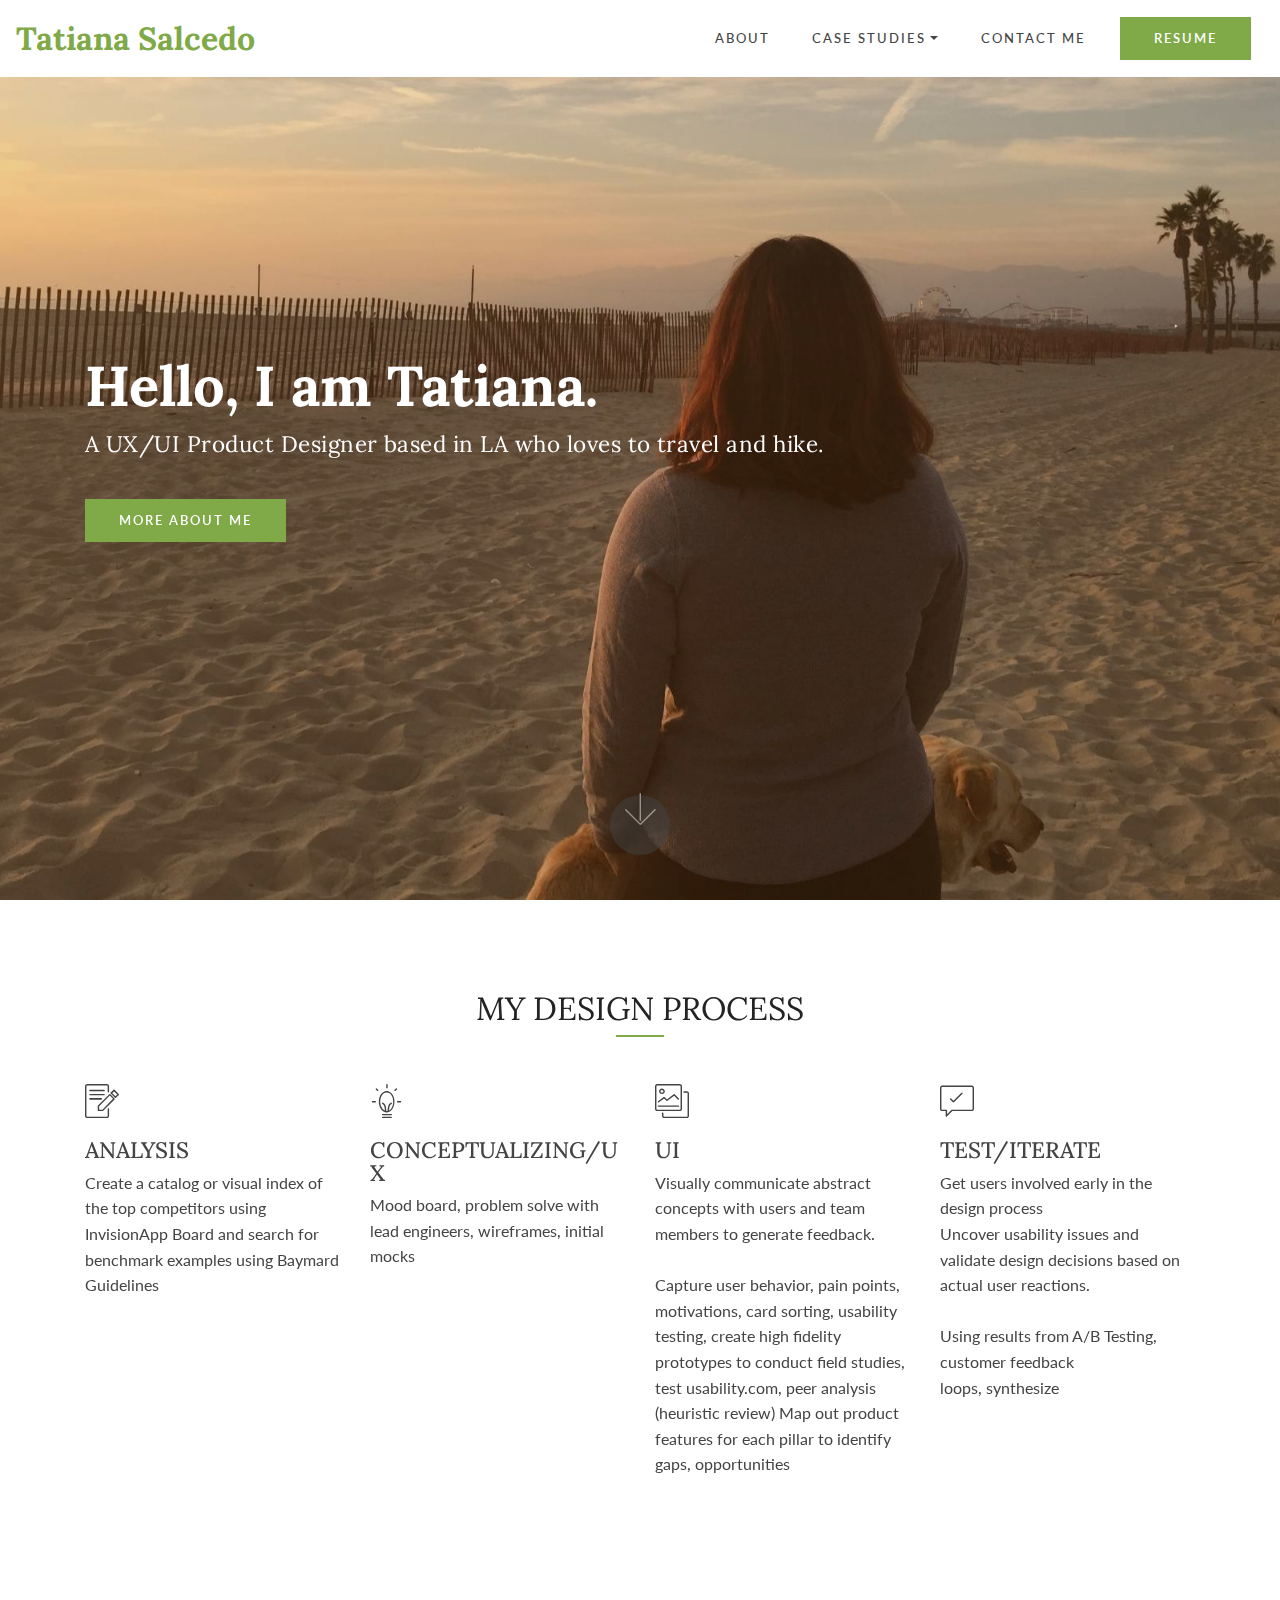
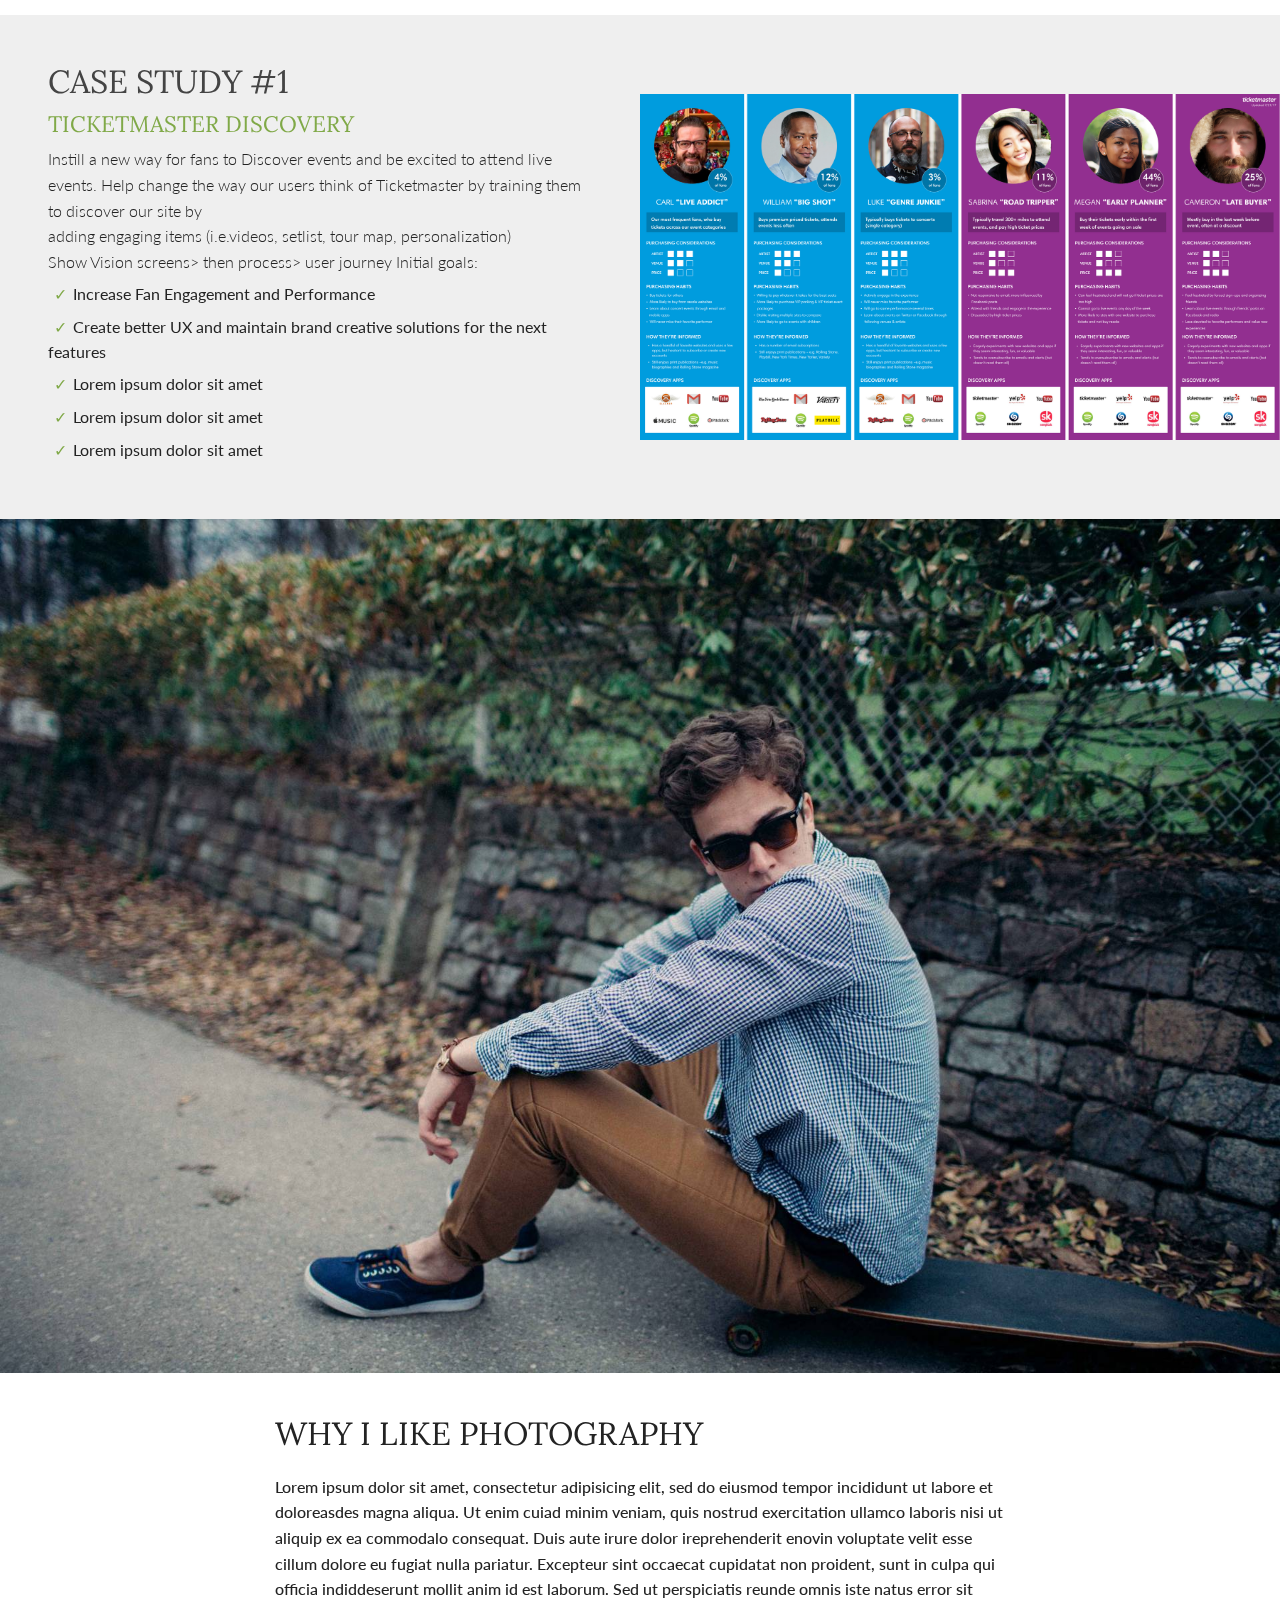
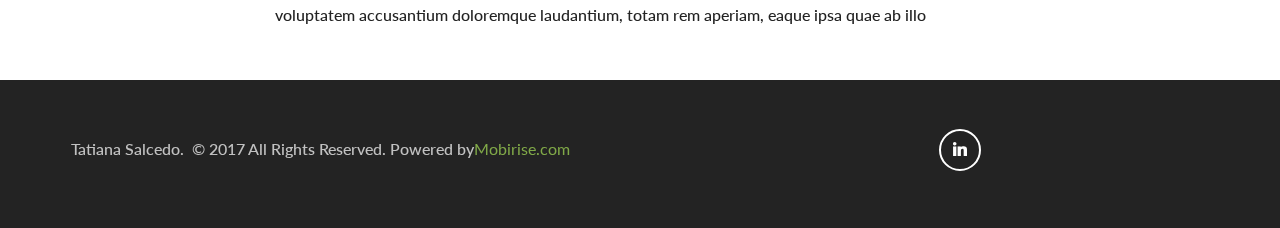
==== index.html @ 07d55faf "create github pages" ====
<!DOCTYPE html>
<html >
<head>
  <!-- Site made with Mobirise Website Builder v4.5.2, https://mobirise.com -->
  <meta charset="UTF-8">
  <meta http-equiv="X-UA-Compatible" content="IE=edge">
  <meta name="generator" content="Mobirise v4.5.2, mobirise.com">
  <meta name="viewport" content="width=device-width, initial-scale=1, minimum-scale=1">
  <link rel="shortcut icon" href="assets/images/logo3.png" type="image/x-icon">
  <meta name="description" content="">
  <title>Home</title>
  <link rel="stylesheet" href="assets/web/assets/mobirise-icons/mobirise-icons.css">
  <link rel="stylesheet" href="assets/tether/tether.min.css">
  <link rel="stylesheet" href="assets/bootstrap/css/bootstrap.min.css">
  <link rel="stylesheet" href="assets/bootstrap/css/bootstrap-grid.min.css">
  <link rel="stylesheet" href="assets/bootstrap/css/bootstrap-reboot.min.css">
  <link rel="stylesheet" href="assets/socicon/css/styles.css">
  <link rel="stylesheet" href="assets/dropdown/css/style.css">
  <link rel="stylesheet" href="assets/theme/css/style.css">
  <link rel="stylesheet" href="assets/mobirise/css/mbr-additional.css" type="text/css">
  
  
  
</head>
<body>
<section class="menu cid-qFfgyCpOCw" once="menu" id="menu2-g" data-rv-view="819">

    
    

    <nav class="navbar navbar-dropdown navbar-fixed-top navbar-expand-lg">
        <div class="navbar-brand">
            
            <span class="navbar-caption-wrap"><a class="navbar-caption text-primary display-2" href="index.html">Tatiana Salcedo</a></span>
        </div>
        <button class="navbar-toggler" type="button" data-toggle="collapse" data-target="#navbarSupportedContent" aria-controls="navbarNavAltMarkup" aria-expanded="false" aria-label="Toggle navigation">
            <div class="hamburger">
                <span></span>
                <span></span>
                <span></span>
                <span></span>
            </div>
        </button>
      <div class="collapse navbar-collapse" id="navbarSupportedContent">
            <ul class="navbar-nav nav-dropdown" data-app-modern-menu="true"><li class="nav-item">
                    <a class="nav-link link text-danger display-4" href="about.html">ABOUT</a>
                </li>
                <li class="nav-item dropdown">
                    <a class="nav-link link dropdown-toggle text-danger display-4" href="https://mobirise.com" data-toggle="dropdown-submenu" aria-expanded="false">CASE STUDIES</a><div class="dropdown-menu"><a class="dropdown-item text-danger display-4" href="https://mobirise.com">ONE<br>TWO<br>THREE</a></div>
                </li>
                <li class="nav-item">
                    <a class="nav-link link text-danger display-4" href="page2.html">CONTACT ME</a>
                </li></ul>
            <div class="navbar-buttons mbr-section-btn"><a class="btn btn-md btn-primary display-4" href="https://mobirise.com">RESUME</a></div>
      </div>
    </nav>
</section>

<section class="header2 cid-qFfcINYH49 mbr-fullscreen mbr-parallax-background" id="header2-6" data-rv-view="816">

    

    <div class="mbr-overlay" style="opacity: 0.2; background-color: rgb(166, 92, 0);">
    </div>

    <div class="container">
        <div class="row">
            <div class="mbr-white col-md-12">
                <h1 class="mbr-section-title mbr-white mbr-bold mbr-fonts-style display-1">Hello, I am Tatiana.</h1>
                
                <p class="mbr-section-text mbr-fonts-style display-5">A UX/UI Product Designer based in LA who loves to travel and hike.</p>
                <div class="pt-3 mbr-section-btn"><a class="btn-primary btn btn-md display-4" type="submit" href="about.html">MORE ABOUT ME</a></div>
            </div>
        </div>
    </div>
    <div class="mbr-arrow hidden-sm-down" aria-hidden="true">
        <a href="#next">
            <i class="mbri-down mbr-iconfont"></i>
        </a>
    </div>
</section>

<section class="cid-qFfgXitevs" id="features1-h" data-rv-view="821">

    

    
    <div class="container">
        <h2 class="mbr-fonts-style mbr-section-title align-center display-2">MY DESIGN PROCESS</h2>
         <div class="underline align-center">
             <div class="line"></div>
         </div>

        

        <div class="row justify-content-center pt-5">
            <div class="col-md-6 row-item col-lg-3">
                <div class="card-img pb-3 align-left">
                    <span class="mbr-iconfont mbri-edit" media-simple="true"></span>
                </div>
                <h4 class="mbr-fonts-style mbr-card-title display-5">ANALYSIS</h4>

                <p class="mbr-text mbr-fonts-style display-7">Create a catalog or visual index of the top competitors using InvisionApp Board and search for benchmark examples using Baymard Guidelines<br></p>
            </div>

            <div class="col-md-6 row-item col-lg-3">
                <div class="card-img pb-3 align-left">
                    <span class="mbr-iconfont mbri-idea" media-simple="true"></span>
                </div>
                <h4 class="mbr-fonts-style mbr-card-title display-5">CONCEPTUALIZING/UX</h4>

                <p class="mbr-text mbr-fonts-style display-7">Mood board, problem solve with lead engineers, wireframes, initial mocks</p>
            </div>

            <div class="col-md-6 row-item col-lg-3">
                <div class="card-img pb-3 align-left">
                    <span class="mbr-iconfont mbri-photos" media-simple="true"></span>
                </div>
                <h4 class="mbr-fonts-style mbr-card-title display-5">UI</h4>
                <p class="mbr-text mbr-fonts-style display-7">Visually communicate abstract concepts with users and team members to generate feedback.<br><br>Capture user behavior, pain points, motivations, card sorting, usability testing,&nbsp;create high fidelity prototypes to conduct field studies, test usability.com, peer analysis (heuristic review)&nbsp;Map out product features for each pillar to identify gaps, opportunities</p>
            </div>

            <div class="col-md-6 row-item col-lg-3">
                <div class="card-img pb-3 align-left">
                    <span class="mbr-iconfont mbri-cust-feedback" media-simple="true"></span>
                </div>
                <h4 class="mbr-fonts-style mbr-card-title display-5">TEST/ITERATE</h4>
                <p class="mbr-text mbr-fonts-style display-7">Get users involved early in the design process<br>Uncover usability issues and validate design decisions based on actual user reactions.<br><br>Using results from A/B Testing, customer feedback loops,&nbsp;synthesize&nbsp;<br><br>&nbsp;<br></p>
            </div>
        </div>
    </div>
</section>

<section class="cid-qFfdeg3U1o" id="features5-7" data-rv-view="824">

    

    
    <div class="container-fluid">
        <div class="row align-items-center content-row">
          <div class="col-lg-6 wrap-block">
              <h1 class="mbr-section-title mbr-fonts-style mbr-light display-2">CASE STUDY #1</h1>
              <h2 class="mbr-section-subtitle mbr-fonts-style mbr-light display-5">TICKETMASTER DISCOVERY&nbsp;</h2>
              <h3 class="mbr-text mbr-fonts-style mbr-light display-7">Instill a new way for fans to Discover events and be excited to attend live events. Help change the way our users think of Ticketmaster by training them to discover our site by<div>adding engaging items (i.e.videos, setlist, tour map, personalization)<br><div>Show Vision screens&gt; then process&gt; user journey Initial goals:</div></div></h3>
            <div class="mbr-list counter-container mbr-fonts-style display-7">
                <ul>
                    <li>Increase Fan Engagement and Performance</li>
                    <li>Create better UX and maintain brand creative solutions for the next features</li>
                    <li>Lorem ipsum dolor sit amet</li>
                    <li>Lorem ipsum dolor sit amet</li>
                    <li>Lorem ipsum dolor sit amet</li>
                </ul>
            </div>
            
          </div>
          <div class="col-lg-6 photo-split">
              <img src="assets/images/userpersonas-1800x975.png" alt="" title="" media-simple="true">
          </div>
      </div>
    </div>
</section>

<section class="content4 cid-qFfh5fvODG" id="image2-i" data-rv-view="827">

    

    <figure class="mbr-figure">
            <div class="image-block" style="width: 100%;">
                <img src="assets/images/background2.jpg" width="1400" media-simple="true">
            </div>
    </figure>
</section>

<section class="mbr-section content2 cid-qFfh6AlIiK" id="content2-j" data-rv-view="829">

    

    <div class="container">
        <div class="row justify-content-center">
            <div class="col-md-8 col-sm-12 text-section">
                <h1 class="mbr-fonts-style mbr-title align-left pb-3 display-2">WHY I LIKE PHOTOGRAPHY<br></h1>
                <h1 class="mbr-fonts-style mbr-text align-left display-7">Lorem ipsum dolor sit amet, consectetur adipisicing elit, sed do eiusmod tempor incididunt ut labore et doloreasdes magna aliqua. Ut enim cuiad minim veniam, quis nostrud exercitation ullamco laboris nisi ut aliquip ex ea commodalo consequat. Duis aute irure dolor ireprehenderit enovin voluptate velit esse cillum dolore eu fugiat nulla pariatur. Excepteur sint occaecat cupidatat non proident, sunt in culpa qui officia indiddeserunt mollit anim id est laborum. Sed ut perspiciatis reunde omnis iste natus error sit voluptatem accusantium doloremque laudantium, totam rem aperiam, eaque ipsa quae ab illo</h1>
            </div>
        </div>
    </div>
</section>

<section class="cid-qFfdeLC4Bn" id="footer2-8" data-rv-view="831">

    

    
       <div class="container-fluid text-center">
           <div class="row justify-content-center">
             <div class="col-md-6 col-sm-12">
                 <h3 class="inner-text mbr-fonts-style content-text display-7">Tatiana Salcedo. &nbsp;© 2017 All Rights Reserved. Powered by<a href="https://mobirise.com" class="text-primary">Mobirise.com</a>
                 </h3>
             </div>
             <div class="social-media col-md-6 col-sm-12">
                  <ul>
                      <li>
                        <a class="icon-transition" href="#">
                          <span class="mbr-iconfont socicon-linkedin socicon" media-simple="true"></span>
                        </a>
                      </li>
                      
                      
                      
                      
                   </ul>
              </div>
    </div>
       </div>

</section>


  <script src="assets/web/assets/jquery/jquery.min.js"></script>
  <script src="assets/popper/popper.min.js"></script>
  <script src="assets/tether/tether.min.js"></script>
  <script src="assets/bootstrap/js/bootstrap.min.js"></script>
  <script src="assets/smoothscroll/smooth-scroll.js"></script>
  <script src="assets/typed/typed.min.js"></script>
  <script src="assets/parallax/jarallax.min.js"></script>
  <script src="assets/touchswipe/jquery.touch-swipe.min.js"></script>
  <script src="assets/viewportchecker/jquery.viewportchecker.js"></script>
  <script src="assets/sociallikes/social-likes.js"></script>
  <script src="assets/dropdown/js/script.min.js"></script>
  <script src="assets/theme/js/script.js"></script>
  
  
</body>
</html>
---- assets/web/assets/mobirise-icons/mobirise-icons.css ----
@font-face {
  font-family: 'MobiriseIcons';
  src:  url('mobirise-icons.eot?spat4u');
  src:  url('mobirise-icons.eot?spat4u#iefix') format('embedded-opentype'),
    url('mobirise-icons.ttf?spat4u') format('truetype'),
    url('mobirise-icons.woff?spat4u') format('woff'),
    url('mobirise-icons.svg?spat4u#MobiriseIcons') format('svg');
  font-weight: normal;
  font-style: normal;
}

[class^="mbri-"], [class*=" mbri-"] {
  /* use !important to prevent issues with browser extensions that change fonts */
  font-family: MobiriseIcons !important;
  speak: none;
  font-style: normal;
  font-weight: normal;
  font-variant: normal;
  text-transform: none;
  line-height: 1;

  /* Better Font Rendering =========== */
  -webkit-font-smoothing: antialiased;
  -moz-osx-font-smoothing: grayscale;
}

.mbri-add-submenu:before {
  content: "\e900";
}
.mbri-alert:before {
  content: "\e901";
}
.mbri-align-center:before {
  content: "\e902";
}
.mbri-align-justify:before {
  content: "\e903";
}
.mbri-align-left:before {
  content: "\e904";
}
.mbri-align-right:before {
  content: "\e905";
}
.mbri-android:before {
  content: "\e906";
}
.mbri-apple:before {
  content: "\e907";
}
.mbri-arrow-down:before {
  content: "\e908";
}
.mbri-arrow-next:before {
  content: "\e909";
}
.mbri-arrow-prev:before {
  content: "\e90a";
}
.mbri-arrow-up:before {
  content: "\e90b";
}
.mbri-bold:before {
  content: "\e90c";
}
.mbri-bookmark:before {
  content: "\e90d";
}
.mbri-bootstrap:before {
  content: "\e90e";
}
.mbri-briefcase:before {
  content: "\e90f";
}
.mbri-browse:before {
  content: "\e910";
}
.mbri-bulleted-list:before {
  content: "\e911";
}
.mbri-calendar:before {
  content: "\e912";
}
.mbri-camera:before {
  content: "\e913";
}
.mbri-cart-add:before {
  content: "\e914";
}
.mbri-cart-full:before {
  content: "\e915";
}
.mbri-cash:before {
  content: "\e916";
}
.mbri-change-style:before {
  content: "\e917";
}
.mbri-chat:before {
  content: "\e918";
}
.mbri-clock:before {
  content: "\e919";
}
.mbri-close:before {
  content: "\e91a";
}
.mbri-cloud:before {
  content: "\e91b";
}
.mbri-code:before {
  content: "\e91c";
}
.mbri-contact-form:before {
  content: "\e91d";
}
.mbri-credit-card:before {
  content: "\e91e";
}
.mbri-cursor-click:before {
  content: "\e91f";
}
.mbri-cust-feedback:before {
  content: "\e920";
}
.mbri-database:before {
  content: "\e921";
}
.mbri-delivery:before {
  content: "\e922";
}
.mbri-desktop:before {
  content: "\e923";
}
.mbri-devices:before {
  content: "\e924";
}
.mbri-down:before {
  content: "\e925";
}
.mbri-download:before {
  content: "\e989";
}
.mbri-drag-n-drop:before {
  content: "\e927";
}
.mbri-drag-n-drop2:before {
  content: "\e928";
}
.mbri-edit:before {
  content: "\e929";
}
.mbri-edit2:before {
  content: "\e92a";
}
.mbri-error:before {
  content: "\e92b";
}
.mbri-extension:before {
  content: "\e92c";
}
.mbri-features:before {
  content: "\e92d";
}
.mbri-file:before {
  content: "\e92e";
}
.mbri-flag:before {
  content: "\e92f";
}
.mbri-folder:before {
  content: "\e930";
}
.mbri-gift:before {
  content: "\e931";
}
.mbri-github:before {
  content: "\e932";
}
.mbri-globe:before {
  content: "\e933";
}
.mbri-globe-2:before {
  content: "\e934";
}
.mbri-growing-chart:before {
  content: "\e935";
}
.mbri-hearth:before {
  content: "\e936";
}
.mbri-help:before {
  content: "\e937";
}
.mbri-home:before {
  content: "\e938";
}
.mbri-hot-cup:before {
  content: "\e939";
}
.mbri-idea:before {
  content: "\e93a";
}
.mbri-image-gallery:before {
  content: "\e93b";
}
.mbri-image-slider:before {
  content: "\e93c";
}
.mbri-info:before {
  content: "\e93d";
}
.mbri-italic:before {
  content: "\e93e";
}
.mbri-key:before {
  content: "\e93f";
}
.mbri-laptop:before {
  content: "\e940";
}
.mbri-layers:before {
  content: "\e941";
}
.mbri-left-right:before {
  content: "\e942";
}
.mbri-left:before {
  content: "\e943";
}
.mbri-letter:before {
  content: "\e944";
}
.mbri-like:before {
  content: "\e945";
}
.mbri-link:before {
  content: "\e946";
}
.mbri-lock:before {
  content: "\e947";
}
.mbri-login:before {
  content: "\e948";
}
.mbri-logout:before {
  content: "\e949";
}
.mbri-magic-stick:before {
  content: "\e94a";
}
.mbri-map-pin:before {
  content: "\e94b";
}
.mbri-menu:before {
  content: "\e94c";
}
.mbri-mobile:before {
  content: "\e94d";
}
.mbri-mobile2:before {
  content: "\e94e";
}
.mbri-mobirise:before {
  content: "\e94f";
}
.mbri-more-horizontal:before {
  content: "\e950";
}
.mbri-more-vertical:before {
  content: "\e951";
}
.mbri-music:before {
  content: "\e952";
}
.mbri-new-file:before {
  content: "\e953";
}
.mbri-numbered-list:before {
  content: "\e954";
}
.mbri-opened-folder:before {
  content: "\e955";
}
.mbri-pages:before {
  content: "\e956";
}
.mbri-paper-plane:before {
  content: "\e957";
}
.mbri-paperclip:before {
  content: "\e958";
}
.mbri-photo:before {
  content: "\e959";
}
.mbri-photos:before {
  content: "\e95a";
}
.mbri-pin:before {
  content: "\e95b";
}
.mbri-play:before {
  content: "\e95c";
}
.mbri-plus:before {
  content: "\e95d";
}
.mbri-preview:before {
  content: "\e95e";
}
.mbri-print:before {
  content: "\e95f";
}
.mbri-protect:before {
  content: "\e960";
}
.mbri-question:before {
  content: "\e961";
}
.mbri-quote-left:before {
  content: "\e962";
}
.mbri-quote-right:before {
  content: "\e963";
}
.mbri-refresh:before {
  content: "\e964";
}
.mbri-responsive:before {
  content: "\e965";
}
.mbri-right:before {
  content: "\e966";
}
.mbri-rocket:before {
  content: "\e967";
}
.mbri-sad-face:before {
  content: "\e968";
}
.mbri-sale:before {
  content: "\e969";
}
.mbri-save:before {
  content: "\e96a";
}
.mbri-search:before {
  content: "\e96b";
}
.mbri-setting:before {
  content: "\e96c";
}
.mbri-setting2:before {
  content: "\e96d";
}
.mbri-setting3:before {
  content: "\e96e";
}
.mbri-share:before {
  content: "\e96f";
}
.mbri-shopping-bag:before {
  content: "\e970";
}
.mbri-shopping-basket:before {
  content: "\e971";
}
.mbri-shopping-cart:before {
  content: "\e972";
}
.mbri-sites:before {
  content: "\e973";
}
.mbri-smile-face:before {
  content: "\e974";
}
.mbri-speed:before {
  content: "\e975";
}
.mbri-star:before {
  content: "\e976";
}
.mbri-success:before {
  content: "\e977";
}
.mbri-sun:before {
  content: "\e978";
}
.mbri-sun2:before {
  content: "\e979";
}
.mbri-tablet:before {
  content: "\e97a";
}
.mbri-tablet-vertical:before {
  content: "\e97b";
}
.mbri-target:before {
  content: "\e97c";
}
.mbri-timer:before {
  content: "\e97d";
}
.mbri-to-ftp:before {
  content: "\e97e";
}
.mbri-to-local-drive:before {
  content: "\e97f";
}
.mbri-touch-swipe:before {
  content: "\e980";
}
.mbri-touch:before {
  content: "\e981";
}
.mbri-trash:before {
  content: "\e982";
}
.mbri-underline:before {
  content: "\e983";
}
.mbri-unlink:before {
  content: "\e984";
}
.mbri-unlock:before {
  content: "\e985";
}
.mbri-up-down:before {
  content: "\e986";
}
.mbri-up:before {
  content: "\e987";
}
.mbri-update:before {
  content: "\e988";
}
.mbri-upload:before {
 content: "\e926"; 
}
.mbri-user:before {
  content: "\e98a";
}
.mbri-user2:before {
  content: "\e98b";
}
.mbri-users:before {
  content: "\e98c";
}
.mbri-video:before {
  content: "\e98d";
}
.mbri-video-play:before {
  content: "\e98e";
}
.mbri-watch:before {
  content: "\e98f";
}
.mbri-website-theme:before {
  content: "\e990";
}
.mbri-wifi:before {
  content: "\e991";
}
.mbri-windows:before {
  content: "\e992";
}
.mbri-zoom-out:before {
  content: "\e993";
}
.mbri-redo:before {
  content: "\e994";
}
.mbri-undo:before {
  content: "\e995";
}
---- assets/socicon/css/styles.css ----
@charset "UTF-8";

@font-face {
  font-family: "socicon";
  src:url("../fonts/socicon.eot");
  src:url("../fonts/socicon.eot?#iefix") format("embedded-opentype"),
    url("../fonts/socicon.woff") format("woff"),
    url("../fonts/socicon.ttf") format("truetype"),
    url("../fonts/socicon.svg#socicon") format("svg");
  font-weight: normal;
  font-style: normal;

}

[data-icon]:before {
  font-family: "socicon" !important;
  content: attr(data-icon);
  font-style: normal !important;
  font-weight: normal !important;
  font-variant: normal !important;
  text-transform: none !important;
  speak: none;
  line-height: 1;
  -webkit-font-smoothing: antialiased;
  -moz-osx-font-smoothing: grayscale;
}

[class^="socicon-"]:before,
[class*=" socicon-"]:before {
  font-family: "socicon" !important;
  font-style: normal !important;
  font-weight: normal !important;
  font-variant: normal !important;
  text-transform: none !important;
  speak: none;
  line-height: 1;
  -webkit-font-smoothing: antialiased;
  -moz-osx-font-smoothing: grayscale;
}

.socicon-modelmayhem:before {
  content: "\e000";
}
.socicon-mixcloud:before {
  content: "\e001";
}
.socicon-drupal:before {
  content: "\e002";
}
.socicon-swarm:before {
  content: "\e003";
}
.socicon-istock:before {
  content: "\e004";
}
.socicon-yammer:before {
  content: "\e005";
}
.socicon-ello:before {
  content: "\e006";
}
.socicon-stackoverflow:before {
  content: "\e007";
}
.socicon-persona:before {
  content: "\e008";
}
.socicon-triplej:before {
  content: "\e009";
}
.socicon-houzz:before {
  content: "\e00a";
}
.socicon-rss:before {
  content: "\e00b";
}
.socicon-paypal:before {
  content: "\e00c";
}
.socicon-odnoklassniki:before {
  content: "\e00d";
}
.socicon-airbnb:before {
  content: "\e00e";
}
.socicon-periscope:before {
  content: "\e00f";
}
.socicon-outlook:before {
  content: "\e010";
}
.socicon-coderwall:before {
  content: "\e011";
}
.socicon-tripadvisor:before {
  content: "\e012";
}
.socicon-appnet:before {
  content: "\e013";
}
.socicon-goodreads:before {
  content: "\e014";
}
.socicon-tripit:before {
  content: "\e015";
}
.socicon-lanyrd:before {
  content: "\e016";
}
.socicon-slideshare:before {
  content: "\e017";
}
.socicon-buffer:before {
  content: "\e018";
}
.socicon-disqus:before {
  content: "\e019";
}
.socicon-vkontakte:before {
  content: "\e01a";
}
.socicon-whatsapp:before {
  content: "\e01b";
}
.socicon-patreon:before {
  content: "\e01c";
}
.socicon-storehouse:before {
  content: "\e01d";
}
.socicon-pocket:before {
  content: "\e01e";
}
.socicon-mail:before {
  content: "\e01f";
}
.socicon-blogger:before {
  content: "\e020";
}
.socicon-technorati:before {
  content: "\e021";
}
.socicon-reddit:before {
  content: "\e022";
}
.socicon-dribbble:before {
  content: "\e023";
}
.socicon-stumbleupon:before {
  content: "\e024";
}
.socicon-digg:before {
  content: "\e025";
}
.socicon-envato:before {
  content: "\e026";
}
.socicon-behance:before {
  content: "\e027";
}
.socicon-delicious:before {
  content: "\e028";
}
.socicon-deviantart:before {
  content: "\e029";
}
.socicon-forrst:before {
  content: "\e02a";
}
.socicon-play:before {
  content: "\e02b";
}
.socicon-zerply:before {
  content: "\e02c";
}
.socicon-wikipedia:before {
  content: "\e02d";
}
.socicon-apple:before {
  content: "\e02e";
}
.socicon-flattr:before {
  content: "\e02f";
}
.socicon-github:before {
  content: "\e030";
}
.socicon-renren:before {
  content: "\e031";
}
.socicon-friendfeed:before {
  content: "\e032";
}
.socicon-newsvine:before {
  content: "\e033";
}
.socicon-identica:before {
  content: "\e034";
}
.socicon-bebo:before {
  content: "\e035";
}
.socicon-zynga:before {
  content: "\e036";
}
.socicon-steam:before {
  content: "\e037";
}
.socicon-xbox:before {
  content: "\e038";
}
.socicon-windows:before {
  content: "\e039";
}
.socicon-qq:before {
  content: "\e03a";
}
.socicon-douban:before {
  content: "\e03b";
}
.socicon-meetup:before {
  content: "\e03c";
}
.socicon-playstation:before {
  content: "\e03d";
}
.socicon-android:before {
  content: "\e03e";
}
.socicon-snapchat:before {
  content: "\e03f";
}
.socicon-twitter:before {
  content: "\e040";
}
.socicon-facebook:before {
  content: "\e041";
}
.socicon-googleplus:before {
  content: "\e042";
}
.socicon-pinterest:before {
  content: "\e043";
}
.socicon-foursquare:before {
  content: "\e044";
}
.socicon-yahoo:before {
  content: "\e045";
}
.socicon-skype:before {
  content: "\e046";
}
.socicon-yelp:before {
  content: "\e047";
}
.socicon-feedburner:before {
  content: "\e048";
}
.socicon-linkedin:before {
  content: "\e049";
}
.socicon-viadeo:before {
  content: "\e04a";
}
.socicon-xing:before {
  content: "\e04b";
}
.socicon-myspace:before {
  content: "\e04c";
}
.socicon-soundcloud:before {
  content: "\e04d";
}
.socicon-spotify:before {
  content: "\e04e";
}
.socicon-grooveshark:before {
  content: "\e04f";
}
.socicon-lastfm:before {
  content: "\e050";
}
.socicon-youtube:before {
  content: "\e051";
}
.socicon-vimeo:before {
  content: "\e052";
}
.socicon-dailymotion:before {
  content: "\e053";
}
.socicon-vine:before {
  content: "\e054";
}
.socicon-flickr:before {
  content: "\e055";
}
.socicon-500px:before {
  content: "\e056";
}
.socicon-wordpress:before {
  content: "\e058";
}
.socicon-tumblr:before {
  content: "\e059";
}
.socicon-twitch:before {
  content: "\e05a";
}
.socicon-8tracks:before {
  content: "\e05b";
}
.socicon-amazon:before {
  content: "\e05c";
}
.socicon-icq:before {
  content: "\e05d";
}
.socicon-smugmug:before {
  content: "\e05e";
}
.socicon-ravelry:before {
  content: "\e05f";
}
.socicon-weibo:before {
  content: "\e060";
}
.socicon-baidu:before {
  content: "\e061";
}
.socicon-angellist:before {
  content: "\e062";
}
.socicon-ebay:before {
  content: "\e063";
}
.socicon-imdb:before {
  content: "\e064";
}
.socicon-stayfriends:before {
  content: "\e065";
}
.socicon-residentadvisor:before {
  content: "\e066";
}
.socicon-google:before {
  content: "\e067";
}
.socicon-yandex:before {
  content: "\e068";
}
.socicon-sharethis:before {
  content: "\e069";
}
.socicon-bandcamp:before {
  content: "\e06a";
}
.socicon-itunes:before {
  content: "\e06b";
}
.socicon-deezer:before {
  content: "\e06c";
}
.socicon-telegram:before {
  content: "\e06e";
}
.socicon-openid:before {
  content: "\e06f";
}
.socicon-amplement:before {
  content: "\e070";
}
.socicon-viber:before {
  content: "\e071";
}
.socicon-zomato:before {
  content: "\e072";
}
.socicon-draugiem:before {
  content: "\e074";
}
.socicon-endomodo:before {
  content: "\e075";
}
.socicon-filmweb:before {
  content: "\e076";
}
.socicon-stackexchange:before {
  content: "\e077";
}
.socicon-wykop:before {
  content: "\e078";
}
.socicon-teamspeak:before {
  content: "\e079";
}
.socicon-teamviewer:before {
  content: "\e07a";
}
.socicon-ventrilo:before {
  content: "\e07b";
}
.socicon-younow:before {
  content: "\e07c";
}
.socicon-raidcall:before {
  content: "\e07d";
}
.socicon-mumble:before {
  content: "\e07e";
}
.socicon-medium:before {
  content: "\e06d";
}
.socicon-bebee:before {
  content: "\e07f";
}
.socicon-hitbox:before {
  content: "\e080";
}
.socicon-reverbnation:before {
  content: "\e081";
}
.socicon-formulr:before {
  content: "\e082";
}
.socicon-instagram:before {
  content: "\e057";
}
.socicon-battlenet:before {
  content: "\e083";
}
.socicon-chrome:before {
  content: "\e084";
}
.socicon-discord:before {
  content: "\e086";
}
.socicon-issuu:before {
  content: "\e087";
}
.socicon-macos:before {
  content: "\e088";
}
.socicon-firefox:before {
  content: "\e089";
}
.socicon-opera:before {
  content: "\e08d";
}
.socicon-keybase:before {
  content: "\e090";
}
.socicon-alliance:before {
  content: "\e091";
}
.socicon-livejournal:before {
  content: "\e092";
}
.socicon-googlephotos:before {
  content: "\e093";
}
.socicon-horde:before {
  content: "\e094";
}
.socicon-etsy:before {
  content: "\e095";
}
.socicon-zapier:before {
  content: "\e096";
}
.socicon-google-scholar:before {
  content: "\e097";
}
.socicon-researchgate:before {
  content: "\e098";
}
.socicon-wechat:before {
  content: "\e099";
}
.socicon-strava:before {
  content: "\e09a";
}
.socicon-line:before {
  content: "\e09b";
}
.socicon-lyft:before {
  content: "\e09c";
}
.socicon-uber:before {
  content: "\e09d";
}
.socicon-songkick:before {
  content: "\e09e";
}
.socicon-viewbug:before {
  content: "\e09f";
}
.socicon-googlegroups:before {
  content: "\e0a0";
}
.socicon-quora:before {
  content: "\e073";
}
.socicon-diablo:before {
  content: "\e085";
}
.socicon-blizzard:before {
  content: "\e0a1";
}
.socicon-hearthstone:before {
  content: "\e08b";
}
.socicon-heroes:before {
  content: "\e08a";
}
.socicon-overwatch:before {
  content: "\e08c";
}
.socicon-warcraft:before {
  content: "\e08e";
}
.socicon-starcraft:before {
  content: "\e08f";
}
.socicon-beam:before {
  content: "\e0a2";
}
.socicon-curse:before {
  content: "\e0a3";
}
.socicon-player:before {
  content: "\e0a4";
}
.socicon-streamjar:before {
  content: "\e0a5";
}
.socicon-nintendo:before {
  content: "\e0a6";
}
.socicon-hellocoton:before {
  content: "\e0a7";
}
---- assets/dropdown/css/style.css ----
.navbar-dropdown {
  left: 0;
  padding: 0;
  position: absolute;
  right: 0;
  top: 0;
  transition: all 0.45s ease;
  z-index: 1030;
  background: #282828; }
  .navbar-dropdown .navbar-logo {
    margin-right: 0.8rem;
    transition: margin 0.3s ease-in-out;
    vertical-align: middle; }
    .navbar-dropdown .navbar-logo img {
      height: 3.125rem;
      transition: all 0.3s ease-in-out; }
    .navbar-dropdown .navbar-logo.mbr-iconfont {
      font-size: 3.125rem;
      line-height: 3.125rem; }
  .navbar-dropdown .navbar-caption {
    font-weight: 700;
    white-space: normal;
    vertical-align: -4px;
    line-height: 3.125rem !important; }
    .navbar-dropdown .navbar-caption, .navbar-dropdown .navbar-caption:hover {
      color: inherit;
      text-decoration: none; }
  .navbar-dropdown .mbr-iconfont + .navbar-caption {
    vertical-align: -1px; }
  .navbar-dropdown.navbar-fixed-top {
    position: fixed; }
  .navbar-dropdown .navbar-brand span {
    vertical-align: -4px; }
  .navbar-dropdown.bg-color.transparent {
    background: none; }
  .navbar-dropdown.navbar-short .navbar-brand {
    padding: 0.625rem 0; }
    .navbar-dropdown.navbar-short .navbar-brand span {
      vertical-align: -1px; }
  .navbar-dropdown.navbar-short .navbar-caption {
    line-height: 2.375rem !important;
    vertical-align: -2px; }
  .navbar-dropdown.navbar-short .navbar-logo {
    margin-right: 0.5rem; }
    .navbar-dropdown.navbar-short .navbar-logo img {
      height: 2.375rem; }
    .navbar-dropdown.navbar-short .navbar-logo.mbr-iconfont {
      font-size: 2.375rem;
      line-height: 2.375rem; }
  .navbar-dropdown.navbar-short .mbr-table-cell {
    height: 3.625rem; }
  .navbar-dropdown .navbar-close {
    left: 0.6875rem;
    position: fixed;
    top: 0.75rem;
    z-index: 1000; }
  .navbar-dropdown .hamburger-icon {
    content: "";
    display: inline-block;
    vertical-align: middle;
    width: 16px;
    -webkit-box-shadow: 0 -6px 0 1px #282828,0 0 0 1px #282828,0 6px 0 1px #282828;
    -moz-box-shadow: 0 -6px 0 1px #282828,0 0 0 1px #282828,0 6px 0 1px #282828;
    box-shadow: 0 -6px 0 1px #282828,0 0 0 1px #282828,0 6px 0 1px #282828; }

.dropdown-menu .dropdown-toggle[data-toggle="dropdown-submenu"]::after {
  border-bottom: 0.35em solid transparent;
  border-left: 0.35em solid;
  border-right: 0;
  border-top: 0.35em solid transparent;
  margin-left: 0.3rem; }

.dropdown-menu .dropdown-item:focus {
  outline: 0; }

.nav-dropdown {
  font-size: 0.75rem;
  font-weight: 500;
  height: auto !important; }
  .nav-dropdown .nav-btn {
    padding-left: 1rem; }
  .nav-dropdown .link {
    margin: .667em 1.667em;
    font-weight: 500;
    padding: 0;
    transition: color .2s ease-in-out; }
    .nav-dropdown .link.dropdown-toggle {
      margin-right: 2.583em; }
      .nav-dropdown .link.dropdown-toggle::after {
        margin-left: .25rem;
        border-top: 0.35em solid;
        border-right: 0.35em solid transparent;
        border-left: 0.35em solid transparent;
        border-bottom: 0; }
      .nav-dropdown .link.dropdown-toggle[aria-expanded="true"] {
        margin: 0;
        padding: 0.667em 3.263em  0.667em 1.667em; }
  .nav-dropdown .link::after,
  .nav-dropdown .dropdown-item::after {
    color: inherit; }
  .nav-dropdown .btn {
    font-size: 0.75rem;
    font-weight: 700;
    letter-spacing: 0;
    margin-bottom: 0;
    padding-left: 1.25rem;
    padding-right: 1.25rem; }
  .nav-dropdown .dropdown-menu {
    border-radius: 0;
    border: 0;
    left: 0;
    margin: 0;
    padding-bottom: 1.25rem;
    padding-top: 1.25rem;
    position: relative; }
  .nav-dropdown .dropdown-submenu {
    margin-left: 0.125rem;
    top: 0; }
  .nav-dropdown .dropdown-item {
    font-weight: 500;
    line-height: 2;
    padding: 0.3846em 4.615em 0.3846em 1.5385em;
    position: relative;
    transition: color .2s ease-in-out, background-color .2s ease-in-out; }
    .nav-dropdown .dropdown-item::after {
      margin-top: -0.3077em;
      position: absolute;
      right: 1.1538em;
      top: 50%; }
    .nav-dropdown .dropdown-item:focus, .nav-dropdown .dropdown-item:hover {
      background: none; }

@media (max-width: 767px) {
  .nav-dropdown.navbar-toggleable-sm {
    bottom: 0;
    display: none;
    left: 0;
    overflow-x: hidden;
    position: fixed;
    top: 0;
    transform: translateX(-100%);
    -ms-transform: translateX(-100%);
    -webkit-transform: translateX(-100%);
    width: 18.75rem;
    z-index: 999; } }
.nav-dropdown.navbar-toggleable-xl {
  bottom: 0;
  display: none;
  left: 0;
  overflow-x: hidden;
  position: fixed;
  top: 0;
  transform: translateX(-100%);
  -ms-transform: translateX(-100%);
  -webkit-transform: translateX(-100%);
  width: 18.75rem;
  z-index: 999; }

.nav-dropdown-sm {
  display: block !important;
  overflow-x: hidden;
  overflow: auto;
  padding-top: 3.875rem; }
  .nav-dropdown-sm::after {
    content: "";
    display: block;
    height: 3rem;
    width: 100%; }
  .nav-dropdown-sm.collapse.in ~ .navbar-close {
    display: block !important; }
  .nav-dropdown-sm.collapsing, .nav-dropdown-sm.collapse.in {
    transform: translateX(0);
    -ms-transform: translateX(0);
    -webkit-transform: translateX(0);
    transition: all 0.25s ease-out;
    -webkit-transition: all 0.25s ease-out;
    background: #282828; }
  .nav-dropdown-sm.collapsing[aria-expanded="false"] {
    transform: translateX(-100%);
    -ms-transform: translateX(-100%);
    -webkit-transform: translateX(-100%); }
  .nav-dropdown-sm .nav-item {
    display: block;
    margin-left: 0 !important;
    padding-left: 0; }
  .nav-dropdown-sm .link,
  .nav-dropdown-sm .dropdown-item {
    border-top: 1px dotted rgba(255, 255, 255, 0.1);
    font-size: 0.8125rem;
    line-height: 1.6;
    margin: 0 !important;
    padding: 0.875rem 2.4rem 0.875rem 1.5625rem !important;
    position: relative;
    white-space: normal; }
    .nav-dropdown-sm .link:focus, .nav-dropdown-sm .link:hover,
    .nav-dropdown-sm .dropdown-item:focus,
    .nav-dropdown-sm .dropdown-item:hover {
      background: rgba(0, 0, 0, 0.2) !important;
      color: #c0a375; }
  .nav-dropdown-sm .nav-btn {
    position: relative;
    padding: 1.5625rem 1.5625rem 0 1.5625rem; }
    .nav-dropdown-sm .nav-btn::before {
      border-top: 1px dotted rgba(255, 255, 255, 0.1);
      content: "";
      left: 0;
      position: absolute;
      top: 0;
      width: 100%; }
    .nav-dropdown-sm .nav-btn + .nav-btn {
      padding-top: 0.625rem; }
      .nav-dropdown-sm .nav-btn + .nav-btn::before {
        display: none; }
  .nav-dropdown-sm .btn {
    padding: 0.625rem 0; }
  .nav-dropdown-sm .dropdown-toggle[data-toggle="dropdown-submenu"]::after {
    margin-left: .25rem;
    border-top: 0.35em solid;
    border-right: 0.35em solid transparent;
    border-left: 0.35em solid transparent;
    border-bottom: 0; }
  .nav-dropdown-sm .dropdown-toggle[data-toggle="dropdown-submenu"][aria-expanded="true"]::after {
    border-top: 0;
    border-right: 0.35em solid transparent;
    border-left: 0.35em solid transparent;
    border-bottom: 0.35em solid; }
  .nav-dropdown-sm .dropdown-menu {
    margin: 0;
    padding: 0;
    position: relative;
    top: 0;
    left: 0;
    width: 100%;
    border: 0;
    float: none;
    border-radius: 0;
    background: none; }
  .nav-dropdown-sm .dropdown-submenu {
    left: 100%;
    margin-left: 0.125rem;
    margin-top: -1.25rem;
    top: 0; }

.navbar-toggleable-sm .nav-dropdown .dropdown-menu {
  position: absolute; }

.navbar-toggleable-sm .nav-dropdown .dropdown-submenu {
  left: 100%;
  margin-left: 0.125rem;
  margin-top: -1.25rem;
  top: 0; }

.navbar-toggleable-sm.opened .nav-dropdown .dropdown-menu {
  position: relative; }

.navbar-toggleable-sm.opened .nav-dropdown .dropdown-submenu {
  left: 0;
  margin-left: 00rem;
  margin-top: 0rem;
  top: 0; }

.is-builder .nav-dropdown.collapsing {
  transition: none !important; }

/*# sourceMappingURL=style.css.map */
---- assets/theme/css/style.css ----
.engine {
	position: absolute;
	text-indent: -2400px;
	text-align: center;
	padding: 0;
	top: 0;
	left: -2400px;
}/*!
 * Mobirise v4 theme (https://mobirise.com/)
 * Copyright 2017 Mobirise
 */
section {
  background-color: #eeeeee; }

section,
.container,
.container-fluid {
  position: relative;
  word-wrap: break-word; }

a.mbr-iconfont:hover {
  text-decoration: none; }

.article .lead p, .article .lead ul, .article .lead ol, .article .lead pre, .article .lead blockquote {
  margin-bottom: 0; }

a {
  font-style: normal;
  font-weight: 400;
  cursor: pointer; }
  a, a:hover {
    text-decoration: none; }

figure {
  margin-bottom: 0; }

body {
  color: #232323; }

h1, h2, h3, h4, h5, h6,
.h1, .h2, .h3, .h4, .h5, .h6,
.display-1, .display-2, .display-3, .display-4 {
  line-height: 1;
  word-break: break-word;
  word-wrap: break-word; }

b, strong {
  font-weight: bold; }

blockquote {
  padding: 10px 0 10px 20px;
  position: relative;
  border-left: 2px solid;
  border-color: #ff3366; }

input:-webkit-autofill, input:-webkit-autofill:hover, input:-webkit-autofill:focus, input:-webkit-autofill:active {
  transition-delay: 9999s;
  transition-property: background-color, color; }

textarea[type="hidden"] {
  display: none; }

body {
  position: relative; }

section {
  background-position: 50% 50%;
  background-repeat: no-repeat;
  background-size: cover; }
  section .mbr-background-video,
  section .mbr-background-video-preview {
    position: absolute;
    bottom: 0;
    left: 0;
    right: 0;
    top: 0; }

.hidden {
  visibility: hidden; }

.mbr-z-index20 {
  z-index: 20; }

/*! Base colors */
.mbr-white {
  color: #ffffff; }

.mbr-black {
  color: #000000; }

.mbr-bg-white {
  background-color: #ffffff; }

.mbr-bg-black {
  background-color: #000000; }

/*! Text-aligns */
.align-left {
  text-align: left; }

.align-center {
  text-align: center; }

.align-right {
  text-align: right; }

@media (max-width: 767px) {
  .align-left, .align-center, .align-right, .mbr-section-btn, .mbr-section-title {
    text-align: center; } }
/*! Font-weight  */
.mbr-light {
  font-weight: 300; }

.mbr-regular {
  font-weight: 400; }

.mbr-semibold {
  font-weight: 500; }

.mbr-bold {
  font-weight: 700; }

/*! Media  */
.media-size-item {
  -webkit-flex: 1 1 auto;
  -moz-flex: 1 1 auto;
  -ms-flex: 1 1 auto;
  -o-flex: 1 1 auto;
  flex: 1 1 auto; }

.media-content {
  -webkit-flex-basis: 100%;
  flex-basis: 100%; }

.media-container-row {
  display: -ms-flexbox;
  display: -webkit-flex;
  display: flex;
  -webkit-flex-direction: row;
  -ms-flex-direction: row;
  flex-direction: row;
  -webkit-flex-wrap: wrap;
  -ms-flex-wrap: wrap;
  flex-wrap: wrap;
  -webkit-justify-content: center;
  -ms-flex-pack: center;
  justify-content: center;
  -webkit-align-content: center;
  -ms-flex-line-pack: center;
  align-content: center;
  -webkit-align-items: start;
  -ms-flex-align: start;
  align-items: start; }
  .media-container-row .media-size-item {
    width: 400px; }

.media-container-column {
  display: -ms-flexbox;
  display: -webkit-flex;
  display: flex;
  -webkit-flex-direction: column;
  -ms-flex-direction: column;
  flex-direction: column;
  -webkit-flex-wrap: wrap;
  -ms-flex-wrap: wrap;
  flex-wrap: wrap;
  -webkit-justify-content: center;
  -ms-flex-pack: center;
  justify-content: center;
  -webkit-align-content: center;
  -ms-flex-line-pack: center;
  align-content: center;
  -webkit-align-items: stretch;
  -ms-flex-align: stretch;
  align-items: stretch; }
  .media-container-column > * {
    width: 100%; }

@media (min-width: 992px) {
  .media-container-row {
    -webkit-flex-wrap: nowrap;
    -ms-flex-wrap: nowrap;
    flex-wrap: nowrap; } }
figure {
  overflow: hidden; }

figure[mbr-media-size] {
  transition: width 0.1s; }

.mbr-figure img, .mbr-figure iframe {
  display: block;
  width: 100%; }

.card {
  background-color: transparent;
  border: none; }

.card-img {
  text-align: center;
  flex-shrink: 0; }

.media {
  max-width: 100%;
  margin: 0 auto; }

.mbr-figure {
  -ms-flex-item-align: center;
  -ms-grid-row-align: center;
  -webkit-align-self: center;
  align-self: center; }

.media-container > div {
  max-width: 100%; }

.mbr-figure img, .card-img img {
  width: 100%; }

@media (max-width: 991px) {
  .media-size-item {
    width: auto !important; }

  .media {
    width: auto; }

  .mbr-figure {
    width: 100% !important; } }
/*! Buttons */
.mbr-section-btn {
  margin-left: -.25rem;
  margin-right: -.25rem;
  font-size: 0; }

nav .mbr-section-btn {
  margin-left: 0rem;
  margin-right: 0rem; }

/*! Btn icon margin */
.btn .mbr-iconfont, .btn.btn-sm .mbr-iconfont {
  cursor: pointer;
  margin-right: 0.5rem; }

.btn.btn-md .mbr-iconfont, .btn.btn-md .mbr-iconfont {
  margin-right: 0.8rem; }

.mbr-regular {
  font-weight: 400; }

.mbr-semibold {
  font-weight: 500; }

.mbr-bold {
  font-weight: 700; }

[type="submit"] {
  -webkit-appearance: none; }

/*! Full-screen */
.mbr-fullscreen .mbr-overlay {
  min-height: 100vh; }

.mbr-fullscreen {
  display: flex;
  display: -webkit-flex;
  display: -moz-flex;
  display: -ms-flex;
  display: -o-flex;
  align-items: center;
  -webkit-align-items: center;
  min-height: 100vh;
  padding-top: 3rem;
  padding-bottom: 3rem; }

/*! Map */
.map {
  height: 25rem;
  position: relative; }
  .map iframe {
    width: 100%;
    height: 100%; }

/* Form */
.form-asterisk {
  font-family: initial;
  position: absolute;
  top: -2px;
  font-weight: normal; }

/*! Scroll to top arrow */
.mbr-arrow-up {
  bottom: 25px;
  right: 90px;
  position: fixed;
  text-align: right;
  z-index: 5000;
  color: #ffffff;
  font-size: 32px;
  transform: rotate(180deg);
  -webkit-transform: rotate(180deg); }

.mbr-arrow-up a {
  background: rgba(0, 0, 0, 0.2);
  border-radius: 3px;
  color: #fff;
  display: inline-block;
  height: 60px;
  width: 60px;
  outline-style: none !important;
  position: relative;
  text-decoration: none;
  transition: all .3s ease-in-out;
  cursor: pointer;
  text-align: center; }
  .mbr-arrow-up a:hover {
    background-color: rgba(0, 0, 0, 0.4); }
  .mbr-arrow-up a i {
    line-height: 60px; }

.mbr-arrow-up-icon {
  display: block;
  color: #fff; }

.mbr-arrow-up-icon::before {
  content: "\203a";
  display: inline-block;
  font-family: serif;
  font-size: 32px;
  line-height: 1;
  font-style: normal;
  position: relative;
  top: 6px;
  left: -4px;
  -webkit-transform: rotate(-90deg);
  transform: rotate(-90deg); }

/*! Arrow Down */
.mbr-arrow {
  position: absolute;
  bottom: 45px;
  left: 50%;
  width: 60px;
  height: 60px;
  cursor: pointer;
  background-color: rgba(80, 80, 80, 0.5);
  border-radius: 50%;
  -webkit-transform: translateX(-50%);
  transform: translateX(-50%); }
  .mbr-arrow > a {
    display: inline-block;
    text-decoration: none;
    outline-style: none;
    -webkit-animation: arrowdown 1.7s ease-in-out infinite;
    animation: arrowdown 1.7s ease-in-out infinite; }
    .mbr-arrow > a > i {
      position: absolute;
      top: -2px;
      left: 15px;
      font-size: 2rem; }

@keyframes arrowdown {
  0% {
    transform: translateY(0px);
    -webkit-transform: translateY(0px); }
  50% {
    transform: translateY(-5px);
    -webkit-transform: translateY(-5px); }
  100% {
    transform: translateY(0px);
    -webkit-transform: translateY(0px); } }
@-webkit-keyframes arrowdown {
  0% {
    transform: translateY(0px);
    -webkit-transform: translateY(0px); }
  50% {
    transform: translateY(-5px);
    -webkit-transform: translateY(-5px); }
  100% {
    transform: translateY(0px);
    -webkit-transform: translateY(0px); } }
@media (max-width: 500px) {
  .mbr-arrow-up {
    left: 50%;
    right: auto;
    transform: translateX(-50%) rotate(180deg);
    -webkit-transform: translateX(-50%) rotate(180deg); } }
/*Gradients animation*/
@keyframes gradient-animation {
  from {
    background-position: 0% 100%;
    animation-timing-function: ease-in-out; }
  to {
    background-position: 100% 0%;
    animation-timing-function: ease-in-out; } }
@-webkit-keyframes gradient-animation {
  from {
    background-position: 0% 100%;
    animation-timing-function: ease-in-out; }
  to {
    background-position: 100% 0%;
    animation-timing-function: ease-in-out; } }
.bg-gradient {
  background-size: 200% 200%;
  animation: gradient-animation 5s infinite alternate;
  -webkit-animation: gradient-animation 5s infinite alternate; }

.menu .navbar-brand {
  display: -webkit-flex;
  display: flex; }
  .menu .navbar-brand span {
    display: flex;
    display: -webkit-flex; }
  .menu .navbar-brand .navbar-caption-wrap {
    display: -webkit-flex; }
  .menu .navbar-brand .navbar-logo img {
    display: -webkit-flex; }
@media (min-width: 768px) and (max-width: 991px) {
  .menu .navbar-toggleable-sm .navbar-nav {
    display: -webkit-box;
    display: -webkit-flex;
    display: -ms-flexbox; } }
@media (min-width: 992px) {
  .menu .navbar-nav.nav-dropdown {
    display: -webkit-flex; }
  .menu .navbar-toggleable-sm .navbar-collapse {
    display: -webkit-flex !important; } }

/*# sourceMappingURL=style.css.map */
---- assets/mobirise/css/mbr-additional.css ----
@import url(https://fonts.googleapis.com/css?family=Lora:400,400i,700,700i);
@import url(https://fonts.googleapis.com/css?family=Lato:100,100i,300,300i,400,400i,700,700i,900,900i);





body {
  font-family: Dosis;
  font-style: normal;
  line-height: 1.5;
}
.mbr-section-title {
  font-style: normal;
  line-height: 1.2;
}
.mbr-section-subtitle {
  line-height: 1.3;
}
.mbr-text {
  font-style: normal;
  line-height: 1.6;
}
.display-1 {
  font-family: 'Lora', serif;
  font-size: 3.5rem;
}
.display-1 > .mbr-iconfont {
  font-size: 5.6rem;
}
.display-2 {
  font-family: 'Lora', serif;
  font-size: 2rem;
}
.display-2 > .mbr-iconfont {
  font-size: 3.2rem;
}
.display-4 {
  font-family: 'Lato', sans-serif;
  font-size: 0.8rem;
}
.display-4 > .mbr-iconfont {
  font-size: 1.28rem;
}
.display-5 {
  font-family: 'Lora', serif;
  font-size: 1.4rem;
}
.display-5 > .mbr-iconfont {
  font-size: 2.24rem;
}
.display-7 {
  font-family: 'Lato', sans-serif;
  font-size: 1rem;
}
.display-7 > .mbr-iconfont {
  font-size: 1.6rem;
}
/* ---- Fluid typography for mobile devices ---- */
/* 1.4 - font scale ratio ( bootstrap == 1.42857 ) */
/* 100vw - current viewport width */
/* (48 - 20)  48 == 48rem == 768px, 20 == 20rem == 320px(minimal supported viewport) */
/* 0.65 - min scale variable, may vary */
@media (max-width: 768px) {
  .display-1 {
    font-size: 2.8rem;
    font-size: calc( 1.875rem + (3.5 - 1.875) * ((100vw - 20rem) / (48 - 20)));
    line-height: calc( 1.4 * (1.875rem + (3.5 - 1.875) * ((100vw - 20rem) / (48 - 20))));
  }
  .display-2 {
    font-size: 1.6rem;
    font-size: calc( 1.35rem + (2 - 1.35) * ((100vw - 20rem) / (48 - 20)));
    line-height: calc( 1.4 * (1.35rem + (2 - 1.35) * ((100vw - 20rem) / (48 - 20))));
  }
  .display-4 {
    font-size: 0.64rem;
    font-size: calc( 0.93rem + (0.8 - 0.93) * ((100vw - 20rem) / (48 - 20)));
    line-height: calc( 1.4 * (0.93rem + (0.8 - 0.93) * ((100vw - 20rem) / (48 - 20))));
  }
  .display-5 {
    font-size: 1.12rem;
    font-size: calc( 1.14rem + (1.4 - 1.14) * ((100vw - 20rem) / (48 - 20)));
    line-height: calc( 1.4 * (1.14rem + (1.4 - 1.14) * ((100vw - 20rem) / (48 - 20))));
  }
}
/* Buttons */
.btn {
  border-radius: 0;
  font-weight: 600;
  border-width: 2px;
  font-style: normal;
  letter-spacing: 2px;
  margin: .4rem .8rem;
  white-space: normal;
  -webkit-transition: all 0.3s ease-in-out;
  -moz-transition: all 0.3s ease-in-out;
  transition: all 0.3s ease-in-out;
  padding: 0.8rem 2rem;
  border-radius: 0px;
  display: inline-flex;
  align-items: center;
  justify-content: center;
  word-break: break-word;
}
.btn-sm {
  font-weight: 600;
  letter-spacing: 2px;
  -webkit-transition: all 0.3s ease-in-out;
  -moz-transition: all 0.3s ease-in-out;
  transition: all 0.3s ease-in-out;
  padding: 0.5rem 1.5rem;
  border-radius: 0px;
}
.btn-md {
  font-weight: 600;
  letter-spacing: 2px;
  margin: .4rem .8rem !important;
  -webkit-transition: all 0.3s ease-in-out;
  -moz-transition: all 0.3s ease-in-out;
  transition: all 0.3s ease-in-out;
  padding: 0.8rem 2rem;
  border-radius: 0px;
}
.btn-lg {
  font-weight: 600;
  letter-spacing: 2px;
  margin: .4rem .8rem !important;
  -webkit-transition: all 0.3s ease-in-out;
  -moz-transition: all 0.3s ease-in-out;
  transition: all 0.3s ease-in-out;
  padding: 0.8rem 2rem;
  border-radius: 0px;
}
.bg-primary {
  background-color: #80a948 !important;
}
.bg-success {
  background-color: #36d88a !important;
}
.bg-info {
  background-color: #ff4100 !important;
}
.bg-warning {
  background-color: #c1c1c1 !important;
}
.bg-danger {
  background-color: #444444 !important;
}
.btn-primary,
.btn-primary:active,
.btn-primary.active {
  background-color: #80a948;
  border-color: #80a948;
  color: #ffffff;
}
.btn-primary:hover,
.btn-primary:focus,
.btn-primary.focus {
  color: #ffffff;
  background-color: #577331;
  border-color: #577331;
}
.btn-primary.disabled,
.btn-primary:disabled {
  color: #ffffff !important;
  background-color: #577331 !important;
  border-color: #577331 !important;
}
.btn-secondary,
.btn-secondary:active,
.btn-secondary.active {
  background-color: #75be12;
  border-color: #75be12;
  color: #ffffff;
}
.btn-secondary:hover,
.btn-secondary:focus,
.btn-secondary.focus {
  color: #ffffff;
  background-color: #4a780b;
  border-color: #4a780b;
}
.btn-secondary.disabled,
.btn-secondary:disabled {
  color: #ffffff !important;
  background-color: #4a780b !important;
  border-color: #4a780b !important;
}
.btn-info,
.btn-info:active,
.btn-info.active {
  background-color: #ff4100;
  border-color: #ff4100;
  color: #ffffff;
}
.btn-info:hover,
.btn-info:focus,
.btn-info.focus {
  color: #ffffff;
  background-color: #b32d00;
  border-color: #b32d00;
}
.btn-info.disabled,
.btn-info:disabled {
  color: #ffffff !important;
  background-color: #b32d00 !important;
  border-color: #b32d00 !important;
}
.btn-success,
.btn-success:active,
.btn-success.active {
  background-color: #36d88a;
  border-color: #36d88a;
  color: #ffffff;
}
.btn-success:hover,
.btn-success:focus,
.btn-success.focus {
  color: #ffffff;
  background-color: #1fa263;
  border-color: #1fa263;
}
.btn-success.disabled,
.btn-success:disabled {
  color: #ffffff !important;
  background-color: #1fa263 !important;
  border-color: #1fa263 !important;
}
.btn-warning,
.btn-warning:active,
.btn-warning.active {
  background-color: #c1c1c1;
  border-color: #c1c1c1;
  color: #ffffff;
}
.btn-warning:hover,
.btn-warning:focus,
.btn-warning.focus {
  color: #ffffff;
  background-color: #9b9b9b;
  border-color: #9b9b9b;
}
.btn-warning.disabled,
.btn-warning:disabled {
  color: #ffffff !important;
  background-color: #9b9b9b !important;
  border-color: #9b9b9b !important;
}
.btn-danger,
.btn-danger:active,
.btn-danger.active {
  background-color: #444444;
  border-color: #444444;
  color: #ffffff;
}
.btn-danger:hover,
.btn-danger:focus,
.btn-danger.focus {
  color: #ffffff;
  background-color: #1e1e1e;
  border-color: #1e1e1e;
}
.btn-danger.disabled,
.btn-danger:disabled {
  color: #ffffff !important;
  background-color: #1e1e1e !important;
  border-color: #1e1e1e !important;
}
.btn-white {
  color: #333333 !important;
}
.btn-white,
.btn-white:active,
.btn-white.active {
  background-color: #ffffff;
  border-color: #ffffff;
  color: #ffffff;
}
.btn-white:hover,
.btn-white:focus,
.btn-white.focus {
  color: #ffffff;
  background-color: #d4d4d4;
  border-color: #d4d4d4;
}
.btn-white.disabled,
.btn-white:disabled {
  color: #ffffff !important;
  background-color: #d4d4d4 !important;
  border-color: #d4d4d4 !important;
}
.btn-black,
.btn-black:active,
.btn-black.active {
  background-color: #333333;
  border-color: #333333;
  color: #ffffff;
}
.btn-black:hover,
.btn-black:focus,
.btn-black.focus {
  color: #ffffff;
  background-color: #0d0d0d;
  border-color: #0d0d0d;
}
.btn-black.disabled,
.btn-black:disabled {
  color: #ffffff !important;
  background-color: #0d0d0d !important;
  border-color: #0d0d0d !important;
}
.btn-primary-outline,
.btn-primary-outline:active,
.btn-primary-outline.active {
  background: none;
  border-color: #4a612a;
  color: #4a612a;
}
.btn-primary-outline:hover,
.btn-primary-outline:focus,
.btn-primary-outline.focus {
  color: #ffffff;
  background-color: #80a948;
  border-color: #80a948;
}
.btn-primary-outline.disabled,
.btn-primary-outline:disabled {
  color: #ffffff !important;
  background-color: #80a948 !important;
  border-color: #80a948 !important;
}
.btn-secondary-outline,
.btn-secondary-outline:active,
.btn-secondary-outline.active {
  background: none;
  border-color: #3c6109;
  color: #3c6109;
}
.btn-secondary-outline:hover,
.btn-secondary-outline:focus,
.btn-secondary-outline.focus {
  color: #ffffff;
  background-color: #75be12;
  border-color: #75be12;
}
.btn-secondary-outline.disabled,
.btn-secondary-outline:disabled {
  color: #ffffff !important;
  background-color: #75be12 !important;
  border-color: #75be12 !important;
}
.btn-info-outline,
.btn-info-outline:active,
.btn-info-outline.active {
  background: none;
  border-color: #992700;
  color: #992700;
}
.btn-info-outline:hover,
.btn-info-outline:focus,
.btn-info-outline.focus {
  color: #ffffff;
  background-color: #ff4100;
  border-color: #ff4100;
}
.btn-info-outline.disabled,
.btn-info-outline:disabled {
  color: #ffffff !important;
  background-color: #ff4100 !important;
  border-color: #ff4100 !important;
}
.btn-success-outline,
.btn-success-outline:active,
.btn-success-outline.active {
  background: none;
  border-color: #1b8d56;
  color: #1b8d56;
}
.btn-success-outline:hover,
.btn-success-outline:focus,
.btn-success-outline.focus {
  color: #ffffff;
  background-color: #36d88a;
  border-color: #36d88a;
}
.btn-success-outline.disabled,
.btn-success-outline:disabled {
  color: #ffffff !important;
  background-color: #36d88a !important;
  border-color: #36d88a !important;
}
.btn-warning-outline,
.btn-warning-outline:active,
.btn-warning-outline.active {
  background: none;
  border-color: #8e8e8e;
  color: #8e8e8e;
}
.btn-warning-outline:hover,
.btn-warning-outline:focus,
.btn-warning-outline.focus {
  color: #ffffff;
  background-color: #c1c1c1;
  border-color: #c1c1c1;
}
.btn-warning-outline.disabled,
.btn-warning-outline:disabled {
  color: #ffffff !important;
  background-color: #c1c1c1 !important;
  border-color: #c1c1c1 !important;
}
.btn-danger-outline,
.btn-danger-outline:active,
.btn-danger-outline.active {
  background: none;
  border-color: #111111;
  color: #111111;
}
.btn-danger-outline:hover,
.btn-danger-outline:focus,
.btn-danger-outline.focus {
  color: #ffffff;
  background-color: #444444;
  border-color: #444444;
}
.btn-danger-outline.disabled,
.btn-danger-outline:disabled {
  color: #ffffff !important;
  background-color: #444444 !important;
  border-color: #444444 !important;
}
.btn-black-outline,
.btn-black-outline:active,
.btn-black-outline.active {
  background: none;
  border-color: #000000;
  color: #000000;
}
.btn-black-outline:hover,
.btn-black-outline:focus,
.btn-black-outline.focus {
  color: #ffffff;
  background-color: #333333;
  border-color: #333333;
}
.btn-black-outline.disabled,
.btn-black-outline:disabled {
  color: #ffffff !important;
  background-color: #333333 !important;
  border-color: #333333 !important;
}
.btn-white-outline,
.btn-white-outline:active,
.btn-white-outline.active {
  background: none;
  border-color: #ffffff;
  color: #ffffff;
}
.btn-white-outline:hover,
.btn-white-outline:focus,
.btn-white-outline.focus {
  color: #333333;
  background-color: #ffffff;
  border-color: #ffffff;
}
.text-primary {
  color: #80a948 !important;
}
.text-secondary {
  color: #75be12 !important;
}
.text-success {
  color: #36d88a !important;
}
.text-info {
  color: #ff4100 !important;
}
.text-warning {
  color: #c1c1c1 !important;
}
.text-danger {
  color: #444444 !important;
}
.text-white {
  color: #ffffff !important;
}
.text-black {
  color: #000000 !important;
}
a.text-primary:hover,
a.text-primary:focus {
  color: #4a612a !important;
}
a.text-secondary:hover,
a.text-secondary:focus {
  color: #3c6109 !important;
}
a.text-success:hover,
a.text-success:focus {
  color: #1b8d56 !important;
}
a.text-info:hover,
a.text-info:focus {
  color: #992700 !important;
}
a.text-warning:hover,
a.text-warning:focus {
  color: #8e8e8e !important;
}
a.text-danger:hover,
a.text-danger:focus {
  color: #111111 !important;
}
a.text-white:hover,
a.text-white:focus {
  color: #b3b3b3 !important;
}
a.text-black:hover,
a.text-black:focus {
  color: #4d4d4d !important;
}
.alert-success {
  background-color: #70c770;
}
.alert-info {
  background-color: #ff4100;
}
.alert-warning {
  background-color: #c1c1c1;
}
.alert-danger {
  background-color: #444444;
}
.mbr-gallery-filter li.active .btn {
  background-color: #80a948;
  border-color: #80a948;
  color: #ffffff;
}
.mbr-gallery-filter li.active .btn:focus {
  box-shadow: none;
}
.btn-form {
  border-radius: 0;
}
.btn-form:hover {
  cursor: pointer;
}
a,
a:hover {
  color: #80a948;
}
.mbr-plan-header.bg-primary .mbr-plan-subtitle,
.mbr-plan-header.bg-primary .mbr-plan-price-desc {
  color: #bdd59c;
}
.mbr-plan-header.bg-success .mbr-plan-subtitle,
.mbr-plan-header.bg-success .mbr-plan-price-desc {
  color: #e1f9ed;
}
.mbr-plan-header.bg-info .mbr-plan-subtitle,
.mbr-plan-header.bg-info .mbr-plan-price-desc {
  color: #ffd9cc;
}
.mbr-plan-header.bg-warning .mbr-plan-subtitle,
.mbr-plan-header.bg-warning .mbr-plan-price-desc {
  color: #ffffff;
}
.mbr-plan-header.bg-danger .mbr-plan-subtitle,
.mbr-plan-header.bg-danger .mbr-plan-price-desc {
  color: #b7b7b7;
}
/* Scroll to top button*/
.scrollToTop_wraper {
  opacity: 0 !important;
}
#scrollToTop a {
  background: #444444;
  opacity: .5;
}
#scrollToTop a:hover {
  opacity: .7;
}
#scrollToTop a i:before {
  content: '';
  position: absolute;
  height: 40%;
  top: 25%;
  background: #ffffff;
  width: 2px;
  left: calc(50% - 1px);
}
#scrollToTop a i:after {
  content: '';
  position: absolute;
  display: block;
  border-top: 2px solid #ffffff;
  border-right: 2px solid #ffffff;
  width: 40%;
  height: 40%;
  left: 30%;
  bottom: 30%;
  transform: rotate(135deg);
}
/* Others*/
.note-check a[data-value=Rubik] {
  font-style: normal;
}
.mbr-arrow {
  background-color: #444444;
  opacity: .5;
  transition: .3s;
}
.mbr-arrow a {
  color: #ffffff;
}
.mbr-arrow:hover {
  opacity: .7;
}
@media (max-width: 767px) {
  .mbr-arrow {
    display: none;
  }
}
.form-control-label {
  position: relative;
  cursor: pointer;
  margin-bottom: .357em;
  padding: 0;
}
.alert {
  color: #ffffff;
  border-radius: 0;
  border: 0;
  font-size: .875rem;
  line-height: 1.5;
  margin-bottom: 1.875rem;
  padding: 1.25rem;
  position: relative;
}
.alert.alert-form::after {
  background-color: inherit;
  bottom: -7px;
  content: "";
  display: block;
  height: 14px;
  left: 50%;
  margin-left: -7px;
  position: absolute;
  transform: rotate(45deg);
  width: 14px;
}
.form-control {
  background-color: #f5f5f5;
  box-shadow: none;
  color: #565656;
  font-family: 'Lato', sans-serif;
  font-size: 1rem;
  line-height: 1.43;
  min-height: 3.5em;
  padding: 1.07em .5em;
}
.form-control > .mbr-iconfont {
  font-size: 1.6rem;
}
.form-control,
.form-control:focus {
  border: 1px solid #e8e8e8;
}
.form-active .form-control:invalid {
  border-color: red;
}
.mbr-overlay {
  background-color: #000;
  bottom: 0;
  left: 0;
  opacity: .5;
  position: absolute;
  right: 0;
  top: 0;
  z-index: 0;
}
blockquote {
  font-style: italic;
  padding: 10px 0 10px 20px;
  font-size: 1.09rem;
  position: relative;
  border-color: #80a948;
  border-width: 3px;
}
ul,
ol,
pre,
blockquote {
  margin-bottom: 2.3125rem;
}
pre {
  background: #f4f4f4;
  padding: 10px 24px;
  white-space: pre-wrap;
}
.inactive {
  -webkit-user-select: none;
  -moz-user-select: none;
  -ms-user-select: none;
  user-select: none;
  pointer-events: none;
  -webkit-user-drag: none;
  user-drag: none;
}
.mbr-section__comments .row {
  justify-content: center;
}
/* Forms */
.mbr-form .btn {
  margin: .4rem 0;
}
@media (max-width: 767px) {
  .btn {
    font-size: .75rem !important;
  }
  .btn .mbr-iconfont {
    font-size: 1rem !important;
  }
}
/* Social block */
.btn-social {
  font-size: 20px;
  border-radius: 50%;
  padding: 0;
  width: 44px;
  height: 44px;
  line-height: 44px;
  text-align: center;
  position: relative;
  border: 2px solid #c0a375;
  border-color: #80a948;
  color: #232323;
  cursor: pointer;
}
.btn-social i {
  top: 0;
  line-height: 44px;
  width: 44px;
}
.btn-social:hover {
  color: #fff;
  background: #80a948;
}
.btn-social + .btn {
  margin-left: .1rem;
}
/* Footer */
.mbr-footer-content li::before,
.mbr-footer .mbr-contacts li::before {
  background: #80a948;
}
.mbr-footer-content li a:hover,
.mbr-footer .mbr-contacts li a:hover {
  color: #80a948;
}
/* Headers*/
.carousel-item.active,
.carousel-item-next,
.carousel-item-prev {
  display: -webkit-box;
  display: -webkit-flex;
  display: -ms-flexbox;
  display: flex;
}
.note-air-layout .dropup .dropdown-menu,
.note-air-layout .navbar-fixed-bottom .dropdown .dropdown-menu {
  bottom: initial !important;
}
html,
body {
  height: auto;
  min-height: 100vh;
}
.cid-qFfcINYH49 {
  background-image: url("../../../assets/images/img-2087-2000x1500.jpg");
}
.cid-qFfcINYH49 .mbr-text,
.cid-qFfcINYH49 .typed-text,
.cid-qFfcINYH49 .mbr-section-text {
  letter-spacing: 0.03rem;
}
.cid-qFfcINYH49 .btn {
  margin-left: 4px !important;
}
.cid-qFfcINYH49 .animated-element {
  color: #ffbc00;
}
.cid-qFfcINYH49 .typed-cursor {
  opacity: 1;
  -webkit-animation: blink 0.7s infinite;
  -moz-animation: blink 0.7s infinite;
  animation: blink 0.7s infinite;
  color: #ffbc00;
}
@keyframes blink {
  0% {
    opacity: 1;
  }
  50% {
    opacity: 0;
  }
  100% {
    opacity: 1;
  }
}
@-webkit-keyframes blink {
  0% {
    opacity: 1;
  }
  50% {
    opacity: 0;
  }
  100% {
    opacity: 1;
  }
}
@-moz-keyframes blink {
  0% {
    opacity: 1;
  }
  50% {
    opacity: 0;
  }
  100% {
    opacity: 1;
  }
}
.cid-qFfgyCpOCw .navbar {
  min-height: 77px;
  transition: all .3s;
  background: #ffffff;
}
.cid-qFfgyCpOCw .navbar.opened {
  transition: all .3s;
  background: #ffffff !important;
}
.cid-qFfgyCpOCw .navbar .dropdown-item {
  transition: all .3s;
  padding: .3rem 1.5rem;
  border-bottom: 1px solid #2b2b2b;
  color: #ffffff !important;
  background: #444444 !important;
}
.cid-qFfgyCpOCw .navbar .dropdown-item:hover {
  padding-left: 2rem;
}
.cid-qFfgyCpOCw .navbar .dropdown-item:focus border {
  outline: none;
}
.cid-qFfgyCpOCw .navbar .navbar-collapse {
  justify-content: flex-end;
  z-index: 1;
}
.cid-qFfgyCpOCw .navbar .dropdown-menu {
  width: 100%;
  padding: 3px 0 0 0;
  background: transparent !important;
}
.cid-qFfgyCpOCw .navbar .dropdown-menu > .dropdown-item:first-child {
  border-top: 2px solid #80a948;
}
.cid-qFfgyCpOCw .navbar .dropdown-menu .dropdown-submenu {
  padding-top: 0px;
}
.cid-qFfgyCpOCw .navbar.collapsed.opened .dropdown-menu {
  top: 0;
}
.cid-qFfgyCpOCw .navbar.collapsed .dropdown-menu {
  width: auto;
  padding: 1rem 0 1rem 0;
  border-top: none !important;
  background: transparent !important;
}
.cid-qFfgyCpOCw .navbar.collapsed .dropdown-menu .dropdown-submenu {
  left: 0 !important;
}
.cid-qFfgyCpOCw .navbar.collapsed .dropdown-menu .dropdown-item:after {
  right: auto;
}
.cid-qFfgyCpOCw .navbar.collapsed .dropdown-menu .dropdown-toggle[data-toggle="dropdown-submenu"]:after {
  margin-left: .25rem;
  border-top: 0.35em solid;
  border-right: 0.35em solid transparent;
  border-left: 0.35em solid transparent;
  border-bottom: 0;
  top: 55%;
}
.cid-qFfgyCpOCw .navbar.collapsed .nav-dropdown .link.dropdown-toggle[aria-expanded="true"] {
  padding: 0.667em 1.667em;
}
.cid-qFfgyCpOCw .navbar.collapsed .nav-dropdown .link {
  margin: 0.667em 1.667em;
}
.cid-qFfgyCpOCw .navbar.collapsed ul.navbar-nav li {
  margin: auto;
}
.cid-qFfgyCpOCw .navbar.collapsed .dropdown-menu .dropdown-item {
  padding: .25rem 1.5rem;
  text-align: center;
  border-bottom: none !important;
  background: transparent !important;
  color: inherit !important;
}
.cid-qFfgyCpOCw .navbar.collapsed .dropdown-menu .dropdown-item:first-child {
  border-top: none;
}
@media (max-width: 991px) {
  .cid-qFfgyCpOCw .navbar.opened .dropdown-menu {
    top: 0;
  }
  .cid-qFfgyCpOCw .navbar .dropdown-menu {
    width: auto;
    padding: 1rem 0 1rem 0;
    background: transparent !important;
    border-top: none !important;
  }
  .cid-qFfgyCpOCw .navbar .dropdown-menu .dropdown-submenu {
    left: 0 !important;
  }
  .cid-qFfgyCpOCw .navbar .dropdown-menu .dropdown-item:after {
    right: auto;
  }
  .cid-qFfgyCpOCw .navbar .dropdown-menu .dropdown-toggle[data-toggle="dropdown-submenu"]:after {
    margin-left: .25rem;
    border-top: 0.35em solid;
    border-right: 0.35em solid transparent;
    border-left: 0.35em solid transparent;
    border-bottom: 0;
    top: 55%;
  }
  .cid-qFfgyCpOCw .navbar .nav-dropdown .link.dropdown-toggle[aria-expanded="true"] {
    padding: 0.667em 1.667em;
  }
  .cid-qFfgyCpOCw .navbar .nav-dropdown .link {
    margin: 0.667em 1.667em;
  }
  .cid-qFfgyCpOCw .navbar .navbar-logo img {
    height: 3.8rem !important;
  }
  .cid-qFfgyCpOCw .navbar ul.navbar-nav li {
    margin: auto;
  }
  .cid-qFfgyCpOCw .navbar .dropdown-menu .dropdown-item {
    padding: .25rem 1.5rem;
    text-align: center;
    border-bottom: none !important;
    background: transparent !important;
    color: inherit !important;
  }
  .cid-qFfgyCpOCw .navbar .dropdown-menu .dropdown-item:first-child {
    border-top: none;
  }
  .cid-qFfgyCpOCw .navbar .navbar-brand {
    flex-shrink: initial;
    flex-basis: auto;
    word-break: break-word;
  }
  .cid-qFfgyCpOCw .navbar .navbar-toggler {
    flex-basis: auto;
  }
}
.cid-qFfgyCpOCw .navbar.navbar-short {
  background: #ffffff !important;
  min-height: 60px;
}
.cid-qFfgyCpOCw .navbar.navbar-short .navbar-logo img {
  height: 3rem !important;
}
.cid-qFfgyCpOCw .navbar.navbar-short .navbar-brand {
  padding: 0;
}
.cid-qFfgyCpOCw .navbar-brand {
  flex-shrink: 0;
  align-items: center;
  margin-right: 0;
  padding: 0;
  transition: all .3s;
  word-break: break-word;
  z-index: 1;
}
.cid-qFfgyCpOCw .navbar-brand .navbar-caption {
  line-height: inherit !important;
}
.cid-qFfgyCpOCw .navbar-brand .navbar-logo a {
  outline: none;
}
.cid-qFfgyCpOCw .dropdown-item.active,
.cid-qFfgyCpOCw .dropdown-item:active {
  background-color: transparent;
}
.cid-qFfgyCpOCw .navbar-expand-lg .navbar-nav .nav-link {
  padding: 0;
}
.cid-qFfgyCpOCw .nav-dropdown .link.dropdown-toggle {
  margin-right: 1.667em;
}
.cid-qFfgyCpOCw .nav-dropdown .link.dropdown-toggle[aria-expanded="true"] {
  margin-right: 0;
  padding: 0.667em 1.667em;
}
.cid-qFfgyCpOCw .navbar.navbar-expand-lg .dropdown .dropdown-menu {
  background: #ffffff;
}
.cid-qFfgyCpOCw .navbar.navbar-expand-lg .dropdown .dropdown-menu .dropdown-submenu {
  margin: -2px 0 0 0;
  left: 100%;
}
.cid-qFfgyCpOCw .navbar .dropdown.open > .dropdown-menu {
  display: block;
}
.cid-qFfgyCpOCw ul.navbar-nav {
  flex-wrap: wrap;
}
.cid-qFfgyCpOCw .navbar-buttons {
  text-align: center;
}
.cid-qFfgyCpOCw button.navbar-toggler {
  outline: none;
  width: 31px;
  height: 20px;
  cursor: pointer;
  transition: all .2s;
  position: relative;
  align-self: center;
}
.cid-qFfgyCpOCw button.navbar-toggler .hamburger span {
  position: absolute;
  right: 0;
  width: 30px;
  height: 2px;
  border-right: 5px;
  background-color: #232323;
}
.cid-qFfgyCpOCw button.navbar-toggler .hamburger span:nth-child(1) {
  top: 0;
  transition: all .2s;
}
.cid-qFfgyCpOCw button.navbar-toggler .hamburger span:nth-child(2) {
  top: 8px;
  transition: all .15s;
}
.cid-qFfgyCpOCw button.navbar-toggler .hamburger span:nth-child(3) {
  top: 8px;
  transition: all .15s;
}
.cid-qFfgyCpOCw button.navbar-toggler .hamburger span:nth-child(4) {
  top: 16px;
  transition: all .2s;
}
.cid-qFfgyCpOCw nav.opened .hamburger span:nth-child(1) {
  top: 8px;
  width: 0;
  opacity: 0;
  right: 50%;
  transition: all .2s;
}
.cid-qFfgyCpOCw nav.opened .hamburger span:nth-child(2) {
  -webkit-transform: rotate(45deg);
  transform: rotate(45deg);
  transition: all .25s;
}
.cid-qFfgyCpOCw nav.opened .hamburger span:nth-child(3) {
  -webkit-transform: rotate(-45deg);
  transform: rotate(-45deg);
  transition: all .25s;
}
.cid-qFfgyCpOCw nav.opened .hamburger span:nth-child(4) {
  top: 8px;
  width: 0;
  opacity: 0;
  right: 50%;
  transition: all .2s;
}
.cid-qFfgyCpOCw .navbar-dropdown {
  padding: .5rem 1rem;
  position: fixed;
}
.cid-qFfgyCpOCw a.nav-link {
  display: flex;
  align-items: center;
  justify-content: center;
  outline: none;
  letter-spacing: 2px;
}
.cid-qFfgyCpOCw .mbr-iconfont {
  font-size: 1.5rem;
  padding-right: .5rem;
}
.cid-qFfgyCpOCw .nav-dropdown .link.dropdown-toggle[aria-expanded="true"] {
  padding: 1.667em 1.667em;
}
.cid-qFfgyCpOCw .nav-dropdown .link {
  margin: 1.667em 1.667em;
}
.cid-qFfgyCpOCw .nav-link:hover,
.cid-qFfgyCpOCw .dropdown-item:hover {
  color: #c1c1c1 !important;
}
.cid-qFfgXitevs {
  padding-top: 90px;
  padding-bottom: 90px;
  background-color: #ffffff;
}
.cid-qFfgXitevs .mbr-iconfont {
  font-size: 34px;
  transition: color .3s;
}
.cid-qFfgXitevs .mbr-section-title {
  margin: 0;
}
.cid-qFfgXitevs .underline {
  margin-top: -0.5rem;
  margin-bottom: -0.5rem;
}
.cid-qFfgXitevs .underline .line {
  width: 3rem;
  height: 2px;
  background: #80a948;
  display: inline-block;
}
.cid-qFfgXitevs .card-img {
  text-align: left;
}
.cid-qFfgXitevs .row-item {
  padding-bottom: 2rem;
}
.cid-qFfgXitevs .row-item:hover .card-img .mbr-iconfont {
  color: #80a948 !important;
}
@media (max-width: 767px) {
  .cid-qFfgXitevs .card-img,
  .cid-qFfgXitevs .mbr-text,
  .cid-qFfgXitevs .mbr-card-title,
  .cid-qFfgXitevs .mbr-section-subtitle,
  .cid-qFfgXitevs .mbr-section-title,
  .cid-qFfgXitevs .underline {
    text-align: center !important;
  }
}
.cid-qFfgXitevs .mbr-card-title,
.cid-qFfgXitevs .card-img {
  color: #444444;
}
.cid-qFfgXitevs .mbr-text {
  color: #444444;
}
.cid-qFfdeg3U1o {
  padding-top: 0px;
  padding-bottom: 0px;
  background-color: #efefef;
}
.cid-qFfdeg3U1o .icon-transition span {
  padding: 0.1rem 0.9rem;
  border-radius: 50%;
  color: #ffffff;
  display: block;
  height: 3em;
  line-height: 3em;
  width: 3em;
  background: #444444 none repeat scroll 0 0;
  -webkit-transition: all 0.3s ease-out 0s;
  transition: all 0.3s ease-out 0s;
  font-size: 14px;
}
.cid-qFfdeg3U1o .photo-split {
  padding: 0;
}
.cid-qFfdeg3U1o .photo-split img {
  width: 100%;
}
.cid-qFfdeg3U1o .icon-transition span:hover {
  background-color: #ffbc00;
}
.cid-qFfdeg3U1o .counter-container ul {
  display: flex;
  flex-direction: column;
}
.cid-qFfdeg3U1o .counter-container ul li {
  margin-bottom: .5rem;
  list-style: ✓;
}
.cid-qFfdeg3U1o .counter-container ul li:before {
  color: #80a948;
  display: inline-block;
  content: '✓';
  text-align: center;
  line-height: 1.5em;
  transition: all .2s;
  width: 25px;
  height: 25px;
}
.cid-qFfdeg3U1o .wrap-block {
  padding: 3rem 3rem;
}
.cid-qFfdeg3U1o .wrap-block ul {
  margin: 0;
  padding: 0;
  list-style: none;
}
.cid-qFfdeg3U1o .wrap-block ul li {
  display: inline-block;
}
.cid-qFfdeg3U1o .wrap-block ul li span {
  text-align: center;
}
.cid-qFfdeg3U1o .social-media {
  margin-top: 1.5em;
  padding: 0;
}
.cid-qFfdeg3U1o .social-media ul {
  margin: 0;
  padding: 0;
  margin-bottom: 8px;
}
.cid-qFfdeg3U1o .social-media ul li {
  padding: 4px;
  display: inline-block;
}
.cid-qFfdeg3U1o .mbr-list,
.cid-qFfdeg3U1o .social-media ul {
  text-align: left;
}
@media (max-width: 500px) {
  .cid-qFfdeg3U1o .wrap-block {
    padding: 3rem 1rem;
  }
}
@media (max-width: 767px) {
  .cid-qFfdeg3U1o .mbr-section-title,
  .cid-qFfdeg3U1o .mbr-section-subtitle,
  .cid-qFfdeg3U1o .mbr-text {
    text-align: center !important;
  }
  .cid-qFfdeg3U1o .social-list {
    text-align: center !important;
  }
}
.cid-qFfdeg3U1o .mbr-section-subtitle {
  color: #80a948;
}
.cid-qFfdeg3U1o .mbr-section-title {
  color: #444444;
}
.cid-qFfh5fvODG {
  background: #ffffff;
}
.cid-qFfh5fvODG .image-block {
  margin: auto;
  width: 100% !important;
}
@media (max-width: 768px) {
  .cid-qFfh5fvODG .image-block {
    width: 100% !important;
  }
}
.cid-qFfh6AlIiK {
  padding-top: 45px;
  padding-bottom: 45px;
  background-color: #ffffff;
}
.cid-qFfdeLC4Bn {
  padding-top: 45px;
  padding-bottom: 45px;
  background-color: #232323;
}
.cid-qFfdeLC4Bn a:link {
  text-decoration: none;
}
.cid-qFfdeLC4Bn .icon-transition span {
  color: #ffffff;
  display: block;
  height: 3em;
  line-height: 3em;
  border-radius: 50%;
  border: 2px solid #ffffff;
  width: 3em;
  -webkit-transition: all 0.3s ease-out 0s;
  transition: all 0.3s ease-out 0s;
  font-size: 14px;
}
.cid-qFfdeLC4Bn .icon-transition span:hover {
  background-color: #80a948;
}
.cid-qFfdeLC4Bn .inner-text {
  line-height: 3em;
}
.cid-qFfdeLC4Bn .social-media {
  display: -webkit-flex;
  justify-content: center;
  align-items: center;
}
.cid-qFfdeLC4Bn .social-media ul {
  margin: 0;
  padding: 0;
  margin-bottom: 8px;
}
.cid-qFfdeLC4Bn .social-media ul li {
  padding: 4px;
  display: inline-block;
}
.cid-qFfdeLC4Bn .content-text,
.cid-qFfdeLC4Bn .inner-text {
  color: #c1c1c1;
}
.cid-qFfw1GVmhV {
  padding-top: 90px;
  padding-bottom: 90px;
  background-image: url("../../../assets/images/img-2167-2000x2666.jpg");
}
.cid-qFfw1GVmhV .text {
  letter-spacing: 0.03em;
  line-height: 1.7;
}
.cid-qFfw1GVmhV .mbr-text {
  width: 100%;
  height: auto;
}
@media (max-width: 991px) {
  .cid-qFfw1GVmhV .row {
    display: flex;
    flex-direction: column;
    align-items: center;
  }
  .cid-qFfw1GVmhV .content {
    flex: 0 0 100%;
    max-width: 100%;
    margin-left: 0;
  }
}
.cid-qFf9qrMSJN .navbar {
  min-height: 77px;
  transition: all .3s;
  background: #ffffff;
}
.cid-qFf9qrMSJN .navbar.opened {
  transition: all .3s;
  background: #ffffff !important;
}
.cid-qFf9qrMSJN .navbar .dropdown-item {
  transition: all .3s;
  padding: .3rem 1.5rem;
  border-bottom: 1px solid #2b2b2b;
  color: #ffffff !important;
  background: #444444 !important;
}
.cid-qFf9qrMSJN .navbar .dropdown-item:hover {
  padding-left: 2rem;
}
.cid-qFf9qrMSJN .navbar .dropdown-item:focus border {
  outline: none;
}
.cid-qFf9qrMSJN .navbar .navbar-collapse {
  justify-content: flex-end;
  z-index: 1;
}
.cid-qFf9qrMSJN .navbar .dropdown-menu {
  width: 100%;
  padding: 3px 0 0 0;
  background: transparent !important;
}
.cid-qFf9qrMSJN .navbar .dropdown-menu > .dropdown-item:first-child {
  border-top: 2px solid #80a948;
}
.cid-qFf9qrMSJN .navbar .dropdown-menu .dropdown-submenu {
  padding-top: 0px;
}
.cid-qFf9qrMSJN .navbar.collapsed.opened .dropdown-menu {
  top: 0;
}
.cid-qFf9qrMSJN .navbar.collapsed .dropdown-menu {
  width: auto;
  padding: 1rem 0 1rem 0;
  border-top: none !important;
  background: transparent !important;
}
.cid-qFf9qrMSJN .navbar.collapsed .dropdown-menu .dropdown-submenu {
  left: 0 !important;
}
.cid-qFf9qrMSJN .navbar.collapsed .dropdown-menu .dropdown-item:after {
  right: auto;
}
.cid-qFf9qrMSJN .navbar.collapsed .dropdown-menu .dropdown-toggle[data-toggle="dropdown-submenu"]:after {
  margin-left: .25rem;
  border-top: 0.35em solid;
  border-right: 0.35em solid transparent;
  border-left: 0.35em solid transparent;
  border-bottom: 0;
  top: 55%;
}
.cid-qFf9qrMSJN .navbar.collapsed .nav-dropdown .link.dropdown-toggle[aria-expanded="true"] {
  padding: 0.667em 1.667em;
}
.cid-qFf9qrMSJN .navbar.collapsed .nav-dropdown .link {
  margin: 0.667em 1.667em;
}
.cid-qFf9qrMSJN .navbar.collapsed ul.navbar-nav li {
  margin: auto;
}
.cid-qFf9qrMSJN .navbar.collapsed .dropdown-menu .dropdown-item {
  padding: .25rem 1.5rem;
  text-align: center;
  border-bottom: none !important;
  background: transparent !important;
  color: inherit !important;
}
.cid-qFf9qrMSJN .navbar.collapsed .dropdown-menu .dropdown-item:first-child {
  border-top: none;
}
@media (max-width: 991px) {
  .cid-qFf9qrMSJN .navbar.opened .dropdown-menu {
    top: 0;
  }
  .cid-qFf9qrMSJN .navbar .dropdown-menu {
    width: auto;
    padding: 1rem 0 1rem 0;
    background: transparent !important;
    border-top: none !important;
  }
  .cid-qFf9qrMSJN .navbar .dropdown-menu .dropdown-submenu {
    left: 0 !important;
  }
  .cid-qFf9qrMSJN .navbar .dropdown-menu .dropdown-item:after {
    right: auto;
  }
  .cid-qFf9qrMSJN .navbar .dropdown-menu .dropdown-toggle[data-toggle="dropdown-submenu"]:after {
    margin-left: .25rem;
    border-top: 0.35em solid;
    border-right: 0.35em solid transparent;
    border-left: 0.35em solid transparent;
    border-bottom: 0;
    top: 55%;
  }
  .cid-qFf9qrMSJN .navbar .nav-dropdown .link.dropdown-toggle[aria-expanded="true"] {
    padding: 0.667em 1.667em;
  }
  .cid-qFf9qrMSJN .navbar .nav-dropdown .link {
    margin: 0.667em 1.667em;
  }
  .cid-qFf9qrMSJN .navbar .navbar-logo img {
    height: 3.8rem !important;
  }
  .cid-qFf9qrMSJN .navbar ul.navbar-nav li {
    margin: auto;
  }
  .cid-qFf9qrMSJN .navbar .dropdown-menu .dropdown-item {
    padding: .25rem 1.5rem;
    text-align: center;
    border-bottom: none !important;
    background: transparent !important;
    color: inherit !important;
  }
  .cid-qFf9qrMSJN .navbar .dropdown-menu .dropdown-item:first-child {
    border-top: none;
  }
  .cid-qFf9qrMSJN .navbar .navbar-brand {
    flex-shrink: initial;
    flex-basis: auto;
    word-break: break-word;
  }
  .cid-qFf9qrMSJN .navbar .navbar-toggler {
    flex-basis: auto;
  }
}
.cid-qFf9qrMSJN .navbar.navbar-short {
  background: #ffffff !important;
  min-height: 60px;
}
.cid-qFf9qrMSJN .navbar.navbar-short .navbar-logo img {
  height: 3rem !important;
}
.cid-qFf9qrMSJN .navbar.navbar-short .navbar-brand {
  padding: 0;
}
.cid-qFf9qrMSJN .navbar-brand {
  flex-shrink: 0;
  align-items: center;
  margin-right: 0;
  padding: 0;
  transition: all .3s;
  word-break: break-word;
  z-index: 1;
}
.cid-qFf9qrMSJN .navbar-brand .navbar-caption {
  line-height: inherit !important;
}
.cid-qFf9qrMSJN .navbar-brand .navbar-logo a {
  outline: none;
}
.cid-qFf9qrMSJN .dropdown-item.active,
.cid-qFf9qrMSJN .dropdown-item:active {
  background-color: transparent;
}
.cid-qFf9qrMSJN .navbar-expand-lg .navbar-nav .nav-link {
  padding: 0;
}
.cid-qFf9qrMSJN .nav-dropdown .link.dropdown-toggle {
  margin-right: 1.667em;
}
.cid-qFf9qrMSJN .nav-dropdown .link.dropdown-toggle[aria-expanded="true"] {
  margin-right: 0;
  padding: 0.667em 1.667em;
}
.cid-qFf9qrMSJN .navbar.navbar-expand-lg .dropdown .dropdown-menu {
  background: #ffffff;
}
.cid-qFf9qrMSJN .navbar.navbar-expand-lg .dropdown .dropdown-menu .dropdown-submenu {
  margin: -2px 0 0 0;
  left: 100%;
}
.cid-qFf9qrMSJN .navbar .dropdown.open > .dropdown-menu {
  display: block;
}
.cid-qFf9qrMSJN ul.navbar-nav {
  flex-wrap: wrap;
}
.cid-qFf9qrMSJN .navbar-buttons {
  text-align: center;
}
.cid-qFf9qrMSJN button.navbar-toggler {
  outline: none;
  width: 31px;
  height: 20px;
  cursor: pointer;
  transition: all .2s;
  position: relative;
  align-self: center;
}
.cid-qFf9qrMSJN button.navbar-toggler .hamburger span {
  position: absolute;
  right: 0;
  width: 30px;
  height: 2px;
  border-right: 5px;
  background-color: #232323;
}
.cid-qFf9qrMSJN button.navbar-toggler .hamburger span:nth-child(1) {
  top: 0;
  transition: all .2s;
}
.cid-qFf9qrMSJN button.navbar-toggler .hamburger span:nth-child(2) {
  top: 8px;
  transition: all .15s;
}
.cid-qFf9qrMSJN button.navbar-toggler .hamburger span:nth-child(3) {
  top: 8px;
  transition: all .15s;
}
.cid-qFf9qrMSJN button.navbar-toggler .hamburger span:nth-child(4) {
  top: 16px;
  transition: all .2s;
}
.cid-qFf9qrMSJN nav.opened .hamburger span:nth-child(1) {
  top: 8px;
  width: 0;
  opacity: 0;
  right: 50%;
  transition: all .2s;
}
.cid-qFf9qrMSJN nav.opened .hamburger span:nth-child(2) {
  -webkit-transform: rotate(45deg);
  transform: rotate(45deg);
  transition: all .25s;
}
.cid-qFf9qrMSJN nav.opened .hamburger span:nth-child(3) {
  -webkit-transform: rotate(-45deg);
  transform: rotate(-45deg);
  transition: all .25s;
}
.cid-qFf9qrMSJN nav.opened .hamburger span:nth-child(4) {
  top: 8px;
  width: 0;
  opacity: 0;
  right: 50%;
  transition: all .2s;
}
.cid-qFf9qrMSJN .navbar-dropdown {
  padding: .5rem 1rem;
  position: fixed;
}
.cid-qFf9qrMSJN a.nav-link {
  display: flex;
  align-items: center;
  justify-content: center;
  outline: none;
  letter-spacing: 2px;
}
.cid-qFf9qrMSJN .mbr-iconfont {
  font-size: 1.5rem;
  padding-right: .5rem;
}
.cid-qFf9qrMSJN .nav-dropdown .link.dropdown-toggle[aria-expanded="true"] {
  padding: 1.667em 1.667em;
}
.cid-qFf9qrMSJN .nav-dropdown .link {
  margin: 1.667em 1.667em;
}
.cid-qFf9qrMSJN .nav-link:hover,
.cid-qFf9qrMSJN .dropdown-item:hover {
  color: #c1c1c1 !important;
}
.cid-qFfdtg1PMW {
  padding-top: 90px;
  padding-bottom: 90px;
  background-color: #000000;
}
.cid-qFfdtg1PMW .mbr-section-title {
  letter-spacing: 0.1em;
}
.cid-qFfdtg1PMW .mbr-section-title span {
  color: #ffbc00;
}
.cid-qFfdtg1PMW .mbr-section-subtitle {
  color: #ffffff;
  letter-spacing: 0.03em;
}
.cid-qFfdtg1PMW .progressbar-title p {
  margin-bottom: 8px;
  letter-spacing: 0.03em;
}
.cid-qFfdtg1PMW .progressbar-title {
  color: white;
}
.cid-qFfdtg1PMW .progress {
  width: 100%;
  height: 8px;
  border-radius: 0;
}
.cid-qFfdtg1PMW .progress_elements {
  display: flex;
  align-items: center;
  justify-content: center;
  flex-wrap: wrap;
}
.cid-qFfdtg1PMW .progress_elements > div {
  flex: 0 0 100%;
  max-width: 100%;
}
.cid-qFfdtg1PMW .progress-bar {
  height: 8px;
  background-color: #80a948;
}
.cid-qFfdtg1PMW .title-wrap {
  display: flex;
  justify-content: space-between;
  -webkit-justify-content: space-between;
}
.cid-qFfdtg1PMW .progressbar-number {
  display: inline-block;
}
.cid-qFfdtg1PMW .progress-primary {
  background: rgba(206, 206, 206, 0.4);
  border: none;
  outline: none;
}
.cid-qFfdtg1PMW .progress-primary::-webkit-progress-bar {
  background: rgba(206, 206, 206, 0.4);
}
.cid-qFfdtg1PMW .progress_value {
  position: relative;
  color: #80a948;
}
.cid-qFfdtg1PMW progress[value]::-webkit-progress-bar {
  background: rgba(206, 206, 206, 0.4);
}
.cid-qFfdtg1PMW progress::-webkit-progress-value {
  background: #80a948;
}
.cid-qFfdtg1PMW progress[value]::-moz-progress-bar {
  background: #80a948;
}
.cid-qFfdtg1PMW progress::-ms-fill {
  background: #80a948;
}
.cid-qFfdtg1PMW .progress1 .progressbar-number:before {
  content: '90';
}
.cid-qFfdtg1PMW .progress2 .progressbar-number:before {
  content: '85';
}
.cid-qFfdtg1PMW .progress3 .progressbar-number:before {
  content: '80';
}
.cid-qFfdtg1PMW .progress4 .progressbar-number:before {
  content: '75';
}
.cid-qFfdtg1PMW .progress5 .progressbar-number:before {
  content: '75';
}
.cid-qFfdtg1PMW .progress-bar-1 {
  width: 90%;
}
.cid-qFfdtg1PMW .progress-bar-2 {
  width: 85%;
}
.cid-qFfdtg1PMW .progress-bar-3 {
  width: 80%;
}
.cid-qFfdtg1PMW .progress-bar-4 {
  width: 75%;
}
.cid-qFfdtg1PMW .progress-bar-5 {
  width: 75%;
}
.cid-qFfdud9GMA {
  padding-top: 60px;
  padding-bottom: 60px;
  background-image: url("../../../assets/images/mbr-1583x1080.jpg");
}
.cid-qFfdud9GMA .mbr-section-title {
  margin: 0;
}
.cid-qFfdud9GMA .underline {
  margin-top: -0.5rem;
  margin-bottom: -0.5rem;
}
.cid-qFfdud9GMA .underline .line {
  width: 3rem;
  height: 2px;
  background: #80a948;
  display: inline-block;
}
.cid-qFfdud9GMA .slider-testimonials {
  background: rgba(255, 255, 255, 0.8) none repeat scroll 0 0;
  display: inline-block;
  outline: 1px solid rgba(0, 0, 0, 0.2);
  outline-offset: -15px;
  padding: 65px 50px;
  position: relative;
  text-align: center;
}
.cid-qFfdud9GMA .carousel-item {
  justify-content: center;
}
.cid-qFfdud9GMA .carousel-item.active,
.cid-qFfdud9GMA .carousel-item-next,
.cid-qFfdud9GMA .carousel-item-prev {
  display: flex;
}
.cid-qFfdud9GMA .carousel-control {
  transition: all .3s;
  opacity: 1;
  background-color: #000000;
  color: #ffffff;
  position: absolute;
  width: 40px;
  height: 40px;
  top: 46%;
  margin-top: 2rem;
  border-width: 1px;
}
.cid-qFfdud9GMA .carousel-control.carousel-control-prev {
  left: -25px;
}
.cid-qFfdud9GMA .carousel-control.carousel-control-prev:hover {
  left: -30px;
}
.cid-qFfdud9GMA .carousel-control.carousel-control-next {
  right: -25px;
}
.cid-qFfdud9GMA .carousel-control.carousel-control-next:hover {
  right: -30px;
}
.cid-qFfdud9GMA .carousel-control .mbr-iconfont {
  font-size: 1rem;
}
.cid-qFfdud9GMA .carousel-control:hover {
  background-color: #80a948;
}
.cid-qFfdud9GMA .user_image {
  width: 200px;
  height: 200px;
  margin-bottom: 1.6rem;
  overflow: hidden;
  border-radius: 50%;
  margin: 0 auto 2rem auto;
}
.cid-qFfdud9GMA .user_image img {
  width: 100%;
  min-width: 100%;
  min-height: 100%;
}
@media (max-width: 767px) {
  .cid-qFfdud9GMA .carousel-control-prev,
  .cid-qFfdud9GMA .carousel-control-next {
    display: none;
  }
  .cid-qFfdud9GMA .mbr-section-title {
    padding-bottom: 0;
  }
  .cid-qFfdud9GMA .slider-testimonials {
    padding: 2rem 1rem;
  }
}
@media (max-width: 230px) {
  .cid-qFfdud9GMA .user_image {
    width: 100%;
    height: auto;
  }
}
.cid-qFfdud9GMA .carousel-row:hover .carousel-control {
  visibility: visible;
}
.cid-qFfdud9GMA .user_name,
.cid-qFfdud9GMA .user_desk {
  text-align: right;
}
@media screen and (-ms-high-contrast: active), (-ms-high-contrast: none) {
  .cid-qFfdud9GMA .slider-testimonials {
    min-width: 100%;
    outline: 15px solid rgba(255, 255, 255, 0.8);
    border: 1px solid rgba(0, 0, 0, 0.2);
  }
  .cid-qFfdud9GMA .carousel-control-prev {
    left: -40px !important;
  }
  .cid-qFfdud9GMA .carousel-control-prev:hover {
    left: -45px !important;
  }
  .cid-qFfdud9GMA .carousel-control-next {
    right: -40px !important;
  }
  .cid-qFfdud9GMA .carousel-control-next:hover {
    right: -45px !important;
  }
}
.cid-qFfdCAi451 {
  padding-top: 45px;
  padding-bottom: 45px;
  background-color: #232323;
}
.cid-qFfdCAi451 a:link {
  text-decoration: none;
}
.cid-qFfdCAi451 .icon-transition span {
  color: #ffffff;
  display: block;
  height: 3em;
  line-height: 3em;
  border-radius: 50%;
  border: 2px solid #ffffff;
  width: 3em;
  -webkit-transition: all 0.3s ease-out 0s;
  transition: all 0.3s ease-out 0s;
  font-size: 14px;
}
.cid-qFfdCAi451 .icon-transition span:hover {
  background-color: #80a948;
}
.cid-qFfdCAi451 .inner-text {
  line-height: 3em;
}
.cid-qFfdCAi451 .social-media {
  display: -webkit-flex;
  justify-content: center;
  align-items: center;
}
.cid-qFfdCAi451 .social-media ul {
  margin: 0;
  padding: 0;
  margin-bottom: 8px;
}
.cid-qFfdCAi451 .social-media ul li {
  padding: 4px;
  display: inline-block;
}
.cid-qFfdCAi451 .content-text,
.cid-qFfdCAi451 .inner-text {
  color: #c1c1c1;
}
.cid-qFfezjwsxp .navbar {
  min-height: 77px;
  transition: all .3s;
  background: #ffffff;
}
.cid-qFfezjwsxp .navbar.opened {
  transition: all .3s;
  background: #ffffff !important;
}
.cid-qFfezjwsxp .navbar .dropdown-item {
  transition: all .3s;
  padding: .3rem 1.5rem;
  border-bottom: 1px solid #2b2b2b;
  color: #ffffff !important;
  background: #444444 !important;
}
.cid-qFfezjwsxp .navbar .dropdown-item:hover {
  padding-left: 2rem;
}
.cid-qFfezjwsxp .navbar .dropdown-item:focus border {
  outline: none;
}
.cid-qFfezjwsxp .navbar .navbar-collapse {
  justify-content: flex-end;
  z-index: 1;
}
.cid-qFfezjwsxp .navbar .dropdown-menu {
  width: 100%;
  padding: 3px 0 0 0;
  background: transparent !important;
}
.cid-qFfezjwsxp .navbar .dropdown-menu > .dropdown-item:first-child {
  border-top: 2px solid #80a948;
}
.cid-qFfezjwsxp .navbar .dropdown-menu .dropdown-submenu {
  padding-top: 0px;
}
.cid-qFfezjwsxp .navbar.collapsed.opened .dropdown-menu {
  top: 0;
}
.cid-qFfezjwsxp .navbar.collapsed .dropdown-menu {
  width: auto;
  padding: 1rem 0 1rem 0;
  border-top: none !important;
  background: transparent !important;
}
.cid-qFfezjwsxp .navbar.collapsed .dropdown-menu .dropdown-submenu {
  left: 0 !important;
}
.cid-qFfezjwsxp .navbar.collapsed .dropdown-menu .dropdown-item:after {
  right: auto;
}
.cid-qFfezjwsxp .navbar.collapsed .dropdown-menu .dropdown-toggle[data-toggle="dropdown-submenu"]:after {
  margin-left: .25rem;
  border-top: 0.35em solid;
  border-right: 0.35em solid transparent;
  border-left: 0.35em solid transparent;
  border-bottom: 0;
  top: 55%;
}
.cid-qFfezjwsxp .navbar.collapsed .nav-dropdown .link.dropdown-toggle[aria-expanded="true"] {
  padding: 0.667em 1.667em;
}
.cid-qFfezjwsxp .navbar.collapsed .nav-dropdown .link {
  margin: 0.667em 1.667em;
}
.cid-qFfezjwsxp .navbar.collapsed ul.navbar-nav li {
  margin: auto;
}
.cid-qFfezjwsxp .navbar.collapsed .dropdown-menu .dropdown-item {
  padding: .25rem 1.5rem;
  text-align: center;
  border-bottom: none !important;
  background: transparent !important;
  color: inherit !important;
}
.cid-qFfezjwsxp .navbar.collapsed .dropdown-menu .dropdown-item:first-child {
  border-top: none;
}
@media (max-width: 991px) {
  .cid-qFfezjwsxp .navbar.opened .dropdown-menu {
    top: 0;
  }
  .cid-qFfezjwsxp .navbar .dropdown-menu {
    width: auto;
    padding: 1rem 0 1rem 0;
    background: transparent !important;
    border-top: none !important;
  }
  .cid-qFfezjwsxp .navbar .dropdown-menu .dropdown-submenu {
    left: 0 !important;
  }
  .cid-qFfezjwsxp .navbar .dropdown-menu .dropdown-item:after {
    right: auto;
  }
  .cid-qFfezjwsxp .navbar .dropdown-menu .dropdown-toggle[data-toggle="dropdown-submenu"]:after {
    margin-left: .25rem;
    border-top: 0.35em solid;
    border-right: 0.35em solid transparent;
    border-left: 0.35em solid transparent;
    border-bottom: 0;
    top: 55%;
  }
  .cid-qFfezjwsxp .navbar .nav-dropdown .link.dropdown-toggle[aria-expanded="true"] {
    padding: 0.667em 1.667em;
  }
  .cid-qFfezjwsxp .navbar .nav-dropdown .link {
    margin: 0.667em 1.667em;
  }
  .cid-qFfezjwsxp .navbar .navbar-logo img {
    height: 3.8rem !important;
  }
  .cid-qFfezjwsxp .navbar ul.navbar-nav li {
    margin: auto;
  }
  .cid-qFfezjwsxp .navbar .dropdown-menu .dropdown-item {
    padding: .25rem 1.5rem;
    text-align: center;
    border-bottom: none !important;
    background: transparent !important;
    color: inherit !important;
  }
  .cid-qFfezjwsxp .navbar .dropdown-menu .dropdown-item:first-child {
    border-top: none;
  }
  .cid-qFfezjwsxp .navbar .navbar-brand {
    flex-shrink: initial;
    flex-basis: auto;
    word-break: break-word;
  }
  .cid-qFfezjwsxp .navbar .navbar-toggler {
    flex-basis: auto;
  }
}
.cid-qFfezjwsxp .navbar.navbar-short {
  background: #ffffff !important;
  min-height: 60px;
}
.cid-qFfezjwsxp .navbar.navbar-short .navbar-logo img {
  height: 3rem !important;
}
.cid-qFfezjwsxp .navbar.navbar-short .navbar-brand {
  padding: 0;
}
.cid-qFfezjwsxp .navbar-brand {
  flex-shrink: 0;
  align-items: center;
  margin-right: 0;
  padding: 0;
  transition: all .3s;
  word-break: break-word;
  z-index: 1;
}
.cid-qFfezjwsxp .navbar-brand .navbar-caption {
  line-height: inherit !important;
}
.cid-qFfezjwsxp .navbar-brand .navbar-logo a {
  outline: none;
}
.cid-qFfezjwsxp .dropdown-item.active,
.cid-qFfezjwsxp .dropdown-item:active {
  background-color: transparent;
}
.cid-qFfezjwsxp .navbar-expand-lg .navbar-nav .nav-link {
  padding: 0;
}
.cid-qFfezjwsxp .nav-dropdown .link.dropdown-toggle {
  margin-right: 1.667em;
}
.cid-qFfezjwsxp .nav-dropdown .link.dropdown-toggle[aria-expanded="true"] {
  margin-right: 0;
  padding: 0.667em 1.667em;
}
.cid-qFfezjwsxp .navbar.navbar-expand-lg .dropdown .dropdown-menu {
  background: #ffffff;
}
.cid-qFfezjwsxp .navbar.navbar-expand-lg .dropdown .dropdown-menu .dropdown-submenu {
  margin: -2px 0 0 0;
  left: 100%;
}
.cid-qFfezjwsxp .navbar .dropdown.open > .dropdown-menu {
  display: block;
}
.cid-qFfezjwsxp ul.navbar-nav {
  flex-wrap: wrap;
}
.cid-qFfezjwsxp .navbar-buttons {
  text-align: center;
}
.cid-qFfezjwsxp button.navbar-toggler {
  outline: none;
  width: 31px;
  height: 20px;
  cursor: pointer;
  transition: all .2s;
  position: relative;
  align-self: center;
}
.cid-qFfezjwsxp button.navbar-toggler .hamburger span {
  position: absolute;
  right: 0;
  width: 30px;
  height: 2px;
  border-right: 5px;
  background-color: #232323;
}
.cid-qFfezjwsxp button.navbar-toggler .hamburger span:nth-child(1) {
  top: 0;
  transition: all .2s;
}
.cid-qFfezjwsxp button.navbar-toggler .hamburger span:nth-child(2) {
  top: 8px;
  transition: all .15s;
}
.cid-qFfezjwsxp button.navbar-toggler .hamburger span:nth-child(3) {
  top: 8px;
  transition: all .15s;
}
.cid-qFfezjwsxp button.navbar-toggler .hamburger span:nth-child(4) {
  top: 16px;
  transition: all .2s;
}
.cid-qFfezjwsxp nav.opened .hamburger span:nth-child(1) {
  top: 8px;
  width: 0;
  opacity: 0;
  right: 50%;
  transition: all .2s;
}
.cid-qFfezjwsxp nav.opened .hamburger span:nth-child(2) {
  -webkit-transform: rotate(45deg);
  transform: rotate(45deg);
  transition: all .25s;
}
.cid-qFfezjwsxp nav.opened .hamburger span:nth-child(3) {
  -webkit-transform: rotate(-45deg);
  transform: rotate(-45deg);
  transition: all .25s;
}
.cid-qFfezjwsxp nav.opened .hamburger span:nth-child(4) {
  top: 8px;
  width: 0;
  opacity: 0;
  right: 50%;
  transition: all .2s;
}
.cid-qFfezjwsxp .navbar-dropdown {
  padding: .5rem 1rem;
  position: fixed;
}
.cid-qFfezjwsxp a.nav-link {
  display: flex;
  align-items: center;
  justify-content: center;
  outline: none;
  letter-spacing: 2px;
}
.cid-qFfezjwsxp .mbr-iconfont {
  font-size: 1.5rem;
  padding-right: .5rem;
}
.cid-qFfezjwsxp .nav-dropdown .link.dropdown-toggle[aria-expanded="true"] {
  padding: 1.667em 1.667em;
}
.cid-qFfezjwsxp .nav-dropdown .link {
  margin: 1.667em 1.667em;
}
.cid-qFfezjwsxp .nav-link:hover,
.cid-qFfezjwsxp .dropdown-item:hover {
  color: #c1c1c1 !important;
}
.cid-qFfeDNQbwm {
  padding-top: 90px;
  padding-bottom: 90px;
  background-image: url("../../../assets/images/img-1634-2000x1500.jpg");
}
.cid-qFfeDNQbwm .mbr-section-heading {
  margin-bottom: 1.5em;
  color: #ffffff;
}
.cid-qFfeDNQbwm .input-main {
  width: 99.6%;
  margin-left: .1em;
}
.cid-qFfeDNQbwm .form-1 {
  margin: 0 1em;
  padding: 0;
}
.cid-qFfeDNQbwm .input-wrap {
  padding: 0;
  margin-bottom: 1.3em;
}
.cid-qFfeDNQbwm .input-wrap input {
  border: 1px solid #ddd;
  padding-left: .5em;
  height: 2.5em;
  width: 96%;
}
.cid-qFfeDNQbwm .form-group textarea {
  height: 15em;
  background-color: white;
  padding: 0.5em 0.6em;
  width: 98%;
}
.cid-qFrVpXZ1T8 {
  padding-top: 30px;
  padding-bottom: 30px;
  background: #ffffff;
}
.cid-qFrVpXZ1T8 .images-container.container-fluid {
  padding: 0;
}
.cid-qFrVpXZ1T8 .media-container-row {
  margin: 0 auto;
  align-items: center;
}
.cid-qFrVpXZ1T8 .media-container-row .img-item {
  display: flex;
  flex-direction: column;
  justify-content: center;
  position: relative;
  width: 100%;
  z-index: 1;
}
.cid-qFrVpXZ1T8 .media-container-row .img-item img {
  width: 100%;
}
.cid-qFrVpXZ1T8 .media-container-row .img-item .img-caption {
  background: #80a948;
  z-index: 2;
  padding: 1rem 1rem;
  word-break: break-word;
  position: absolute;
  left: 0;
  bottom: 0;
  right: 0;
}
.cid-qFrVpXZ1T8 .media-container-row .img-item .img-caption p {
  margin-bottom: 0;
}
.cid-qFrVpXZ1T8 .media-container-row .img-item.item1 {
  padding: 0 2rem 0 0;
}
.cid-qFrVpXZ1T8 .media-container-row .img-item.item1 .img-caption {
  right: 2rem;
}
@media (max-width: 992px) {
  .cid-qFrVpXZ1T8 .img-item {
    width: 100% !important;
  }
  .cid-qFrVpXZ1T8 .img-item.item1 {
    width: 100%;
    flex-basis: initial !important;
    padding: 0 0 2rem 0 !important;
  }
}
@media screen and (-ms-high-contrast: active), (-ms-high-contrast: none) {
  .cid-qFrVpXZ1T8 .media-container-row .img-item {
    flex-direction: row;
  }
}
.cid-qFfezSaB55 {
  padding-top: 45px;
  padding-bottom: 45px;
  background-color: #232323;
}
.cid-qFfezSaB55 a:link {
  text-decoration: none;
}
.cid-qFfezSaB55 .icon-transition span {
  color: #ffffff;
  display: block;
  height: 3em;
  line-height: 3em;
  border-radius: 50%;
  border: 2px solid #ffffff;
  width: 3em;
  -webkit-transition: all 0.3s ease-out 0s;
  transition: all 0.3s ease-out 0s;
  font-size: 14px;
}
.cid-qFfezSaB55 .icon-transition span:hover {
  background-color: #80a948;
}
.cid-qFfezSaB55 .inner-text {
  line-height: 3em;
}
.cid-qFfezSaB55 .social-media {
  display: -webkit-flex;
  justify-content: center;
  align-items: center;
}
.cid-qFfezSaB55 .social-media ul {
  margin: 0;
  padding: 0;
  margin-bottom: 8px;
}
.cid-qFfezSaB55 .social-media ul li {
  padding: 4px;
  display: inline-block;
}
.cid-qFfezSaB55 .content-text,
.cid-qFfezSaB55 .inner-text {
  color: #c1c1c1;
}
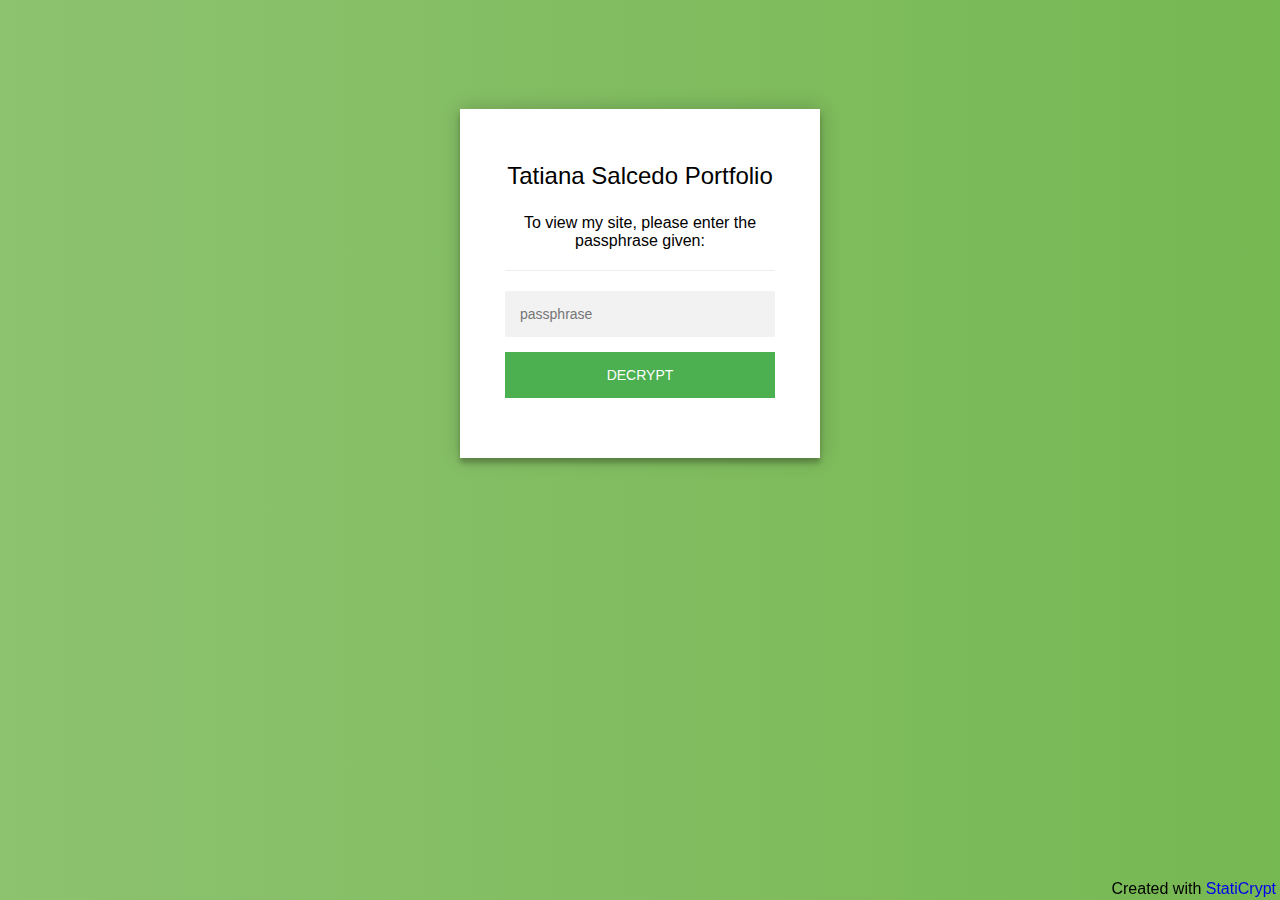
==== commit d1dbe138: "Add files via upload" ====
--- a/index.html
+++ b/index.html
@@ -1,233 +1,170 @@
-<!DOCTYPE html>
-<html >
+<!doctype html>
+<html class="staticrypt-html">
 <head>
-  <!-- Site made with Mobirise Website Builder v4.5.2, https://mobirise.com -->
-  <meta charset="UTF-8">
-  <meta http-equiv="X-UA-Compatible" content="IE=edge">
-  <meta name="generator" content="Mobirise v4.5.2, mobirise.com">
-  <meta name="viewport" content="width=device-width, initial-scale=1, minimum-scale=1">
-  <link rel="shortcut icon" href="assets/images/logo3.png" type="image/x-icon">
-  <meta name="description" content="">
-  <title>Home</title>
-  <link rel="stylesheet" href="assets/web/assets/mobirise-icons/mobirise-icons.css">
-  <link rel="stylesheet" href="assets/tether/tether.min.css">
-  <link rel="stylesheet" href="assets/bootstrap/css/bootstrap.min.css">
-  <link rel="stylesheet" href="assets/bootstrap/css/bootstrap-grid.min.css">
-  <link rel="stylesheet" href="assets/bootstrap/css/bootstrap-reboot.min.css">
-  <link rel="stylesheet" href="assets/socicon/css/styles.css">
-  <link rel="stylesheet" href="assets/dropdown/css/style.css">
-  <link rel="stylesheet" href="assets/theme/css/style.css">
-  <link rel="stylesheet" href="assets/mobirise/css/mbr-additional.css" type="text/css">
-  
-  
-  
+    <meta charset="utf-8">
+    <title>Tatiana Salcedo Portfolio</title>
+    <meta name="viewport" content="width=device-width, initial-scale=1">
+
+    <!-- do not cache this page -->
+    <meta http-equiv="cache-control" content="max-age=0"/>
+    <meta http-equiv="cache-control" content="no-cache"/>
+    <meta http-equiv="expires" content="0"/>
+    <meta http-equiv="expires" content="Tue, 01 Jan 1980 1:00:00 GMT"/>
+    <meta http-equiv="pragma" content="no-cache"/>
+
+    <style>
+        .staticrypt-hr {
+            margin-top: 20px;
+            margin-bottom: 20px;
+            border: 0;
+            border-top: 1px solid #eee;
+        }
+
+        .staticrypt-page {
+            width: 360px;
+            padding: 8% 0 0;
+            margin: auto;
+            box-sizing: border-box;
+        }
+
+        .staticrypt-form {
+            position: relative;
+            z-index: 1;
+            background: #FFFFFF;
+            max-width: 360px;
+            margin: 0 auto 100px;
+            padding: 45px;
+            text-align: center;
+            box-shadow: 0 0 20px 0 rgba(0, 0, 0, 0.2), 0 5px 5px 0 rgba(0, 0, 0, 0.24);
+        }
+
+        .staticrypt-form input {
+            outline: 0;
+            background: #f2f2f2;
+            width: 100%;
+            border: 0;
+            margin: 0 0 15px;
+            padding: 15px;
+            box-sizing: border-box;
+            font-size: 14px;
+        }
+
+        .staticrypt-form .staticrypt-decrypt-button {
+            text-transform: uppercase;
+            outline: 0;
+            background: #4CAF50;
+            width: 100%;
+            border: 0;
+            padding: 15px;
+            color: #FFFFFF;
+            font-size: 14px;
+            cursor: pointer;
+        }
+
+        .staticrypt-form .staticrypt-decrypt-button:hover, .staticrypt-form .staticrypt-decrypt-button:active, .staticrypt-form .staticrypt-decrypt-button:focus {
+            background: #43A047;
+        }
+
+        .staticrypt-html {
+            height: 100%;
+        }
+
+        .staticrypt-body {
+            margin-bottom: 1em;
+            background: #76b852; /* fallback for old browsers */
+            background: -webkit-linear-gradient(right, #76b852, #8DC26F);
+            background: -moz-linear-gradient(right, #76b852, #8DC26F);
+            background: -o-linear-gradient(right, #76b852, #8DC26F);
+            background: linear-gradient(to left, #76b852, #8DC26F);
+            font-family: "Arial", sans-serif;
+            -webkit-font-smoothing: antialiased;
+            -moz-osx-font-smoothing: grayscale;
+        }
+
+        .staticrypt-instructions {
+            margin-top: -1em;
+            margin-bottom: 1em;
+        }
+
+        .staticrypt-title {
+            font-size: 1.5em;
+        }
+
+        .staticrypt-footer {
+            position: fixed;
+            height: 20px;
+            font-size: 16px;
+            padding: 2px;
+            bottom: 0;
+            left: 0;
+            right: 0;
+            margin-bottom: 0;
+        }
+
+        .staticrypt-footer p {
+            margin: 2px;
+            text-align: center;
+            float: right;
+        }
+
+        .staticrypt-footer a {
+            text-decoration: none;
+        }
+    </style>
 </head>
-<body>
-<section class="menu cid-qFfgyCpOCw" once="menu" id="menu2-g" data-rv-view="819">
 
-    
-    
+<body class="staticrypt-body">
+<div class="staticrypt-page">
+    <div class="staticrypt-form">
+        <div class="staticrypt-instructions">
+            <p class="staticrypt-title">Tatiana Salcedo Portfolio</p>
+            <p><p>To view my site, please enter the passphrase given:</p>
+</p>
+        </div>
 
-    <nav class="navbar navbar-dropdown navbar-fixed-top navbar-expand-lg">
-        <div class="navbar-brand">
-            
-            <span class="navbar-caption-wrap"><a class="navbar-caption text-primary display-2" href="index.html">Tatiana Salcedo</a></span>
-        </div>
-        <button class="navbar-toggler" type="button" data-toggle="collapse" data-target="#navbarSupportedContent" aria-controls="navbarNavAltMarkup" aria-expanded="false" aria-label="Toggle navigation">
-            <div class="hamburger">
-                <span></span>
-                <span></span>
-                <span></span>
-                <span></span>
-            </div>
-        </button>
-      <div class="collapse navbar-collapse" id="navbarSupportedContent">
-            <ul class="navbar-nav nav-dropdown" data-app-modern-menu="true"><li class="nav-item">
-                    <a class="nav-link link text-danger display-4" href="about.html">ABOUT</a>
-                </li>
-                <li class="nav-item dropdown">
-                    <a class="nav-link link dropdown-toggle text-danger display-4" href="https://mobirise.com" data-toggle="dropdown-submenu" aria-expanded="false">CASE STUDIES</a><div class="dropdown-menu"><a class="dropdown-item text-danger display-4" href="https://mobirise.com">ONE<br>TWO<br>THREE</a></div>
-                </li>
-                <li class="nav-item">
-                    <a class="nav-link link text-danger display-4" href="page2.html">CONTACT ME</a>
-                </li></ul>
-            <div class="navbar-buttons mbr-section-btn"><a class="btn btn-md btn-primary display-4" href="https://mobirise.com">RESUME</a></div>
-      </div>
-    </nav>
-</section>
+        <hr class="staticrypt-hr">
 
-<section class="header2 cid-qFfcINYH49 mbr-fullscreen mbr-parallax-background" id="header2-6" data-rv-view="816">
+        <form id="staticrypt-form" action="#" method="post">
+            <input id="staticrypt-password"
+                   type="password"
+                   name="password"
+                   placeholder="passphrase"
+                   autofocus/>
 
-    
-
-    <div class="mbr-overlay" style="opacity: 0.2; background-color: rgb(166, 92, 0);">
+            <input type="submit" class="staticrypt-decrypt-button" value="DECRYPT"/>
+        </form>
     </div>
 
-    <div class="container">
-        <div class="row">
-            <div class="mbr-white col-md-12">
-                <h1 class="mbr-section-title mbr-white mbr-bold mbr-fonts-style display-1">Hello, I am Tatiana.</h1>
-                
-                <p class="mbr-section-text mbr-fonts-style display-5">A UX/UI Product Designer based in LA who loves to travel and hike.</p>
-                <div class="pt-3 mbr-section-btn"><a class="btn-primary btn btn-md display-4" type="submit" href="about.html">MORE ABOUT ME</a></div>
-            </div>
-        </div>
-    </div>
-    <div class="mbr-arrow hidden-sm-down" aria-hidden="true">
-        <a href="#next">
-            <i class="mbri-down mbr-iconfont"></i>
-        </a>
-    </div>
-</section>
-
-<section class="cid-qFfgXitevs" id="features1-h" data-rv-view="821">
-
-    
-
-    
-    <div class="container">
-        <h2 class="mbr-fonts-style mbr-section-title align-center display-2">MY DESIGN PROCESS</h2>
-         <div class="underline align-center">
-             <div class="line"></div>
-         </div>
-
-        
-
-        <div class="row justify-content-center pt-5">
-            <div class="col-md-6 row-item col-lg-3">
-                <div class="card-img pb-3 align-left">
-                    <span class="mbr-iconfont mbri-edit" media-simple="true"></span>
-                </div>
-                <h4 class="mbr-fonts-style mbr-card-title display-5">ANALYSIS</h4>
-
-                <p class="mbr-text mbr-fonts-style display-7">Create a catalog or visual index of the top competitors using InvisionApp Board and search for benchmark examples using Baymard Guidelines<br></p>
-            </div>
-
-            <div class="col-md-6 row-item col-lg-3">
-                <div class="card-img pb-3 align-left">
-                    <span class="mbr-iconfont mbri-idea" media-simple="true"></span>
-                </div>
-                <h4 class="mbr-fonts-style mbr-card-title display-5">CONCEPTUALIZING/UX</h4>
-
-                <p class="mbr-text mbr-fonts-style display-7">Mood board, problem solve with lead engineers, wireframes, initial mocks</p>
-            </div>
-
-            <div class="col-md-6 row-item col-lg-3">
-                <div class="card-img pb-3 align-left">
-                    <span class="mbr-iconfont mbri-photos" media-simple="true"></span>
-                </div>
-                <h4 class="mbr-fonts-style mbr-card-title display-5">UI</h4>
-                <p class="mbr-text mbr-fonts-style display-7">Visually communicate abstract concepts with users and team members to generate feedback.<br><br>Capture user behavior, pain points, motivations, card sorting, usability testing,&nbsp;create high fidelity prototypes to conduct field studies, test usability.com, peer analysis (heuristic review)&nbsp;Map out product features for each pillar to identify gaps, opportunities</p>
-            </div>
-
-            <div class="col-md-6 row-item col-lg-3">
-                <div class="card-img pb-3 align-left">
-                    <span class="mbr-iconfont mbri-cust-feedback" media-simple="true"></span>
-                </div>
-                <h4 class="mbr-fonts-style mbr-card-title display-5">TEST/ITERATE</h4>
-                <p class="mbr-text mbr-fonts-style display-7">Get users involved early in the design process<br>Uncover usability issues and validate design decisions based on actual user reactions.<br><br>Using results from A/B Testing, customer feedback loops,&nbsp;synthesize&nbsp;<br><br>&nbsp;<br></p>
-            </div>
-        </div>
-    </div>
-</section>
-
-<section class="cid-qFfdeg3U1o" id="features5-7" data-rv-view="824">
-
-    
-
-    
-    <div class="container-fluid">
-        <div class="row align-items-center content-row">
-          <div class="col-lg-6 wrap-block">
-              <h1 class="mbr-section-title mbr-fonts-style mbr-light display-2">CASE STUDY #1</h1>
-              <h2 class="mbr-section-subtitle mbr-fonts-style mbr-light display-5">TICKETMASTER DISCOVERY&nbsp;</h2>
-              <h3 class="mbr-text mbr-fonts-style mbr-light display-7">Instill a new way for fans to Discover events and be excited to attend live events. Help change the way our users think of Ticketmaster by training them to discover our site by<div>adding engaging items (i.e.videos, setlist, tour map, personalization)<br><div>Show Vision screens&gt; then process&gt; user journey Initial goals:</div></div></h3>
-            <div class="mbr-list counter-container mbr-fonts-style display-7">
-                <ul>
-                    <li>Increase Fan Engagement and Performance</li>
-                    <li>Create better UX and maintain brand creative solutions for the next features</li>
-                    <li>Lorem ipsum dolor sit amet</li>
-                    <li>Lorem ipsum dolor sit amet</li>
-                    <li>Lorem ipsum dolor sit amet</li>
-                </ul>
-            </div>
-            
-          </div>
-          <div class="col-lg-6 photo-split">
-              <img src="assets/images/userpersonas-1800x975.png" alt="" title="" media-simple="true">
-          </div>
-      </div>
-    </div>
-</section>
-
-<section class="content4 cid-qFfh5fvODG" id="image2-i" data-rv-view="827">
-
-    
-
-    <figure class="mbr-figure">
-            <div class="image-block" style="width: 100%;">
-                <img src="assets/images/background2.jpg" width="1400" media-simple="true">
-            </div>
-    </figure>
-</section>
-
-<section class="mbr-section content2 cid-qFfh6AlIiK" id="content2-j" data-rv-view="829">
-
-    
-
-    <div class="container">
-        <div class="row justify-content-center">
-            <div class="col-md-8 col-sm-12 text-section">
-                <h1 class="mbr-fonts-style mbr-title align-left pb-3 display-2">WHY I LIKE PHOTOGRAPHY<br></h1>
-                <h1 class="mbr-fonts-style mbr-text align-left display-7">Lorem ipsum dolor sit amet, consectetur adipisicing elit, sed do eiusmod tempor incididunt ut labore et doloreasdes magna aliqua. Ut enim cuiad minim veniam, quis nostrud exercitation ullamco laboris nisi ut aliquip ex ea commodalo consequat. Duis aute irure dolor ireprehenderit enovin voluptate velit esse cillum dolore eu fugiat nulla pariatur. Excepteur sint occaecat cupidatat non proident, sunt in culpa qui officia indiddeserunt mollit anim id est laborum. Sed ut perspiciatis reunde omnis iste natus error sit voluptatem accusantium doloremque laudantium, totam rem aperiam, eaque ipsa quae ab illo</h1>
-            </div>
-        </div>
-    </div>
-</section>
-
-<section class="cid-qFfdeLC4Bn" id="footer2-8" data-rv-view="831">
-
-    
-
-    
-       <div class="container-fluid text-center">
-           <div class="row justify-content-center">
-             <div class="col-md-6 col-sm-12">
-                 <h3 class="inner-text mbr-fonts-style content-text display-7">Tatiana Salcedo. &nbsp;© 2017 All Rights Reserved. Powered by<a href="https://mobirise.com" class="text-primary">Mobirise.com</a>
-                 </h3>
-             </div>
-             <div class="social-media col-md-6 col-sm-12">
-                  <ul>
-                      <li>
-                        <a class="icon-transition" href="#">
-                          <span class="mbr-iconfont socicon-linkedin socicon" media-simple="true"></span>
-                        </a>
-                      </li>
-                      
-                      
-                      
-                      
-                   </ul>
-              </div>
-    </div>
-       </div>
-
-</section>
+</div>
+<footer class="staticrypt-footer">
+    <p class="pull-right">Created with <a href="https://robinmoisson.github.io/staticrypt">StatiCrypt</a></p>
+</footer>
 
 
-  <script src="assets/web/assets/jquery/jquery.min.js"></script>
-  <script src="assets/popper/popper.min.js"></script>
-  <script src="assets/tether/tether.min.js"></script>
-  <script src="assets/bootstrap/js/bootstrap.min.js"></script>
-  <script src="assets/smoothscroll/smooth-scroll.js"></script>
-  <script src="assets/typed/typed.min.js"></script>
-  <script src="assets/parallax/jarallax.min.js"></script>
-  <script src="assets/touchswipe/jquery.touch-swipe.min.js"></script>
-  <script src="assets/viewportchecker/jquery.viewportchecker.js"></script>
-  <script src="assets/sociallikes/social-likes.js"></script>
-  <script src="assets/dropdown/js/script.min.js"></script>
-  <script src="assets/theme/js/script.js"></script>
-  
-  
+<script>!function(t,r){"object"==typeof exports?module.exports=exports=r():"function"==typeof define&&define.amd?define([],r):t.CryptoJS=r()}(this,function(){var t=t||function(t,r){var e=Object.create||function(){function t(){}return function(r){var e;return t.prototype=r,e=new t,t.prototype=null,e}}(),i={},n=i.lib={},o=n.Base=function(){return{extend:function(t){var r=e(this);return t&&r.mixIn(t),r.hasOwnProperty("init")&&this.init!==r.init||(r.init=function(){r.$super.init.apply(this,arguments)}),r.init.prototype=r,r.$super=this,r},create:function(){var t=this.extend();return t.init.apply(t,arguments),t},init:function(){},mixIn:function(t){for(var r in t)t.hasOwnProperty(r)&&(this[r]=t[r]);t.hasOwnProperty("toString")&&(this.toString=t.toString)},clone:function(){return this.init.prototype.extend(this)}}}(),s=n.WordArray=o.extend({init:function(t,e){t=this.words=t||[],e!=r?this.sigBytes=e:this.sigBytes=4*t.length},toString:function(t){return(t||c).stringify(this)},concat:function(t){var r=this.words,e=t.words,i=this.sigBytes,n=t.sigBytes;if(this.clamp(),i%4)for(var o=0;o<n;o++){var s=e[o>>>2]>>>24-o%4*8&255;r[i+o>>>2]|=s<<24-(i+o)%4*8}else for(var o=0;o<n;o+=4)r[i+o>>>2]=e[o>>>2];return this.sigBytes+=n,this},clamp:function(){var r=this.words,e=this.sigBytes;r[e>>>2]&=4294967295<<32-e%4*8,r.length=t.ceil(e/4)},clone:function(){var t=o.clone.call(this);return t.words=this.words.slice(0),t},random:function(r){for(var e,i=[],n=function(r){var r=r,e=987654321,i=4294967295;return function(){e=36969*(65535&e)+(e>>16)&i,r=18e3*(65535&r)+(r>>16)&i;var n=(e<<16)+r&i;return n/=4294967296,n+=.5,n*(t.random()>.5?1:-1)}},o=0;o<r;o+=4){var a=n(4294967296*(e||t.random()));e=987654071*a(),i.push(4294967296*a()|0)}return new s.init(i,r)}}),a=i.enc={},c=a.Hex={stringify:function(t){for(var r=t.words,e=t.sigBytes,i=[],n=0;n<e;n++){var o=r[n>>>2]>>>24-n%4*8&255;i.push((o>>>4).toString(16)),i.push((15&o).toString(16))}return i.join("")},parse:function(t){for(var r=t.length,e=[],i=0;i<r;i+=2)e[i>>>3]|=parseInt(t.substr(i,2),16)<<24-i%8*4;return new s.init(e,r/2)}},h=a.Latin1={stringify:function(t){for(var r=t.words,e=t.sigBytes,i=[],n=0;n<e;n++){var o=r[n>>>2]>>>24-n%4*8&255;i.push(String.fromCharCode(o))}return i.join("")},parse:function(t){for(var r=t.length,e=[],i=0;i<r;i++)e[i>>>2]|=(255&t.charCodeAt(i))<<24-i%4*8;return new s.init(e,r)}},l=a.Utf8={stringify:function(t){try{return decodeURIComponent(escape(h.stringify(t)))}catch(t){throw new Error("Malformed UTF-8 data")}},parse:function(t){return h.parse(unescape(encodeURIComponent(t)))}},f=n.BufferedBlockAlgorithm=o.extend({reset:function(){this._data=new s.init,this._nDataBytes=0},_append:function(t){"string"==typeof t&&(t=l.parse(t)),this._data.concat(t),this._nDataBytes+=t.sigBytes},_process:function(r){var e=this._data,i=e.words,n=e.sigBytes,o=this.blockSize,a=4*o,c=n/a;c=r?t.ceil(c):t.max((0|c)-this._minBufferSize,0);var h=c*o,l=t.min(4*h,n);if(h){for(var f=0;f<h;f+=o)this._doProcessBlock(i,f);var u=i.splice(0,h);e.sigBytes-=l}return new s.init(u,l)},clone:function(){var t=o.clone.call(this);return t._data=this._data.clone(),t},_minBufferSize:0}),u=(n.Hasher=f.extend({cfg:o.extend(),init:function(t){this.cfg=this.cfg.extend(t),this.reset()},reset:function(){f.reset.call(this),this._doReset()},update:function(t){return this._append(t),this._process(),this},finalize:function(t){t&&this._append(t);var r=this._doFinalize();return r},blockSize:16,_createHelper:function(t){return function(r,e){return new t.init(e).finalize(r)}},_createHmacHelper:function(t){return function(r,e){return new u.HMAC.init(t,e).finalize(r)}}}),i.algo={});return i}(Math);return function(){function r(t,r,e){for(var i=[],o=0,s=0;s<r;s++)if(s%4){var a=e[t.charCodeAt(s-1)]<<s%4*2,c=e[t.charCodeAt(s)]>>>6-s%4*2;i[o>>>2]|=(a|c)<<24-o%4*8,o++}return n.create(i,o)}var e=t,i=e.lib,n=i.WordArray,o=e.enc;o.Base64={stringify:function(t){var r=t.words,e=t.sigBytes,i=this._map;t.clamp();for(var n=[],o=0;o<e;o+=3)for(var s=r[o>>>2]>>>24-o%4*8&255,a=r[o+1>>>2]>>>24-(o+1)%4*8&255,c=r[o+2>>>2]>>>24-(o+2)%4*8&255,h=s<<16|a<<8|c,l=0;l<4&&o+.75*l<e;l++)n.push(i.charAt(h>>>6*(3-l)&63));var f=i.charAt(64);if(f)for(;n.length%4;)n.push(f);return n.join("")},parse:function(t){var e=t.length,i=this._map,n=this._reverseMap;if(!n){n=this._reverseMap=[];for(var o=0;o<i.length;o++)n[i.charCodeAt(o)]=o}var s=i.charAt(64);if(s){var a=t.indexOf(s);a!==-1&&(e=a)}return r(t,e,n)},_map:"ABCDEFGHIJKLMNOPQRSTUVWXYZabcdefghijklmnopqrstuvwxyz0123456789+/="}}(),function(r){function e(t,r,e,i,n,o,s){var a=t+(r&e|~r&i)+n+s;return(a<<o|a>>>32-o)+r}function i(t,r,e,i,n,o,s){var a=t+(r&i|e&~i)+n+s;return(a<<o|a>>>32-o)+r}function n(t,r,e,i,n,o,s){var a=t+(r^e^i)+n+s;return(a<<o|a>>>32-o)+r}function o(t,r,e,i,n,o,s){var a=t+(e^(r|~i))+n+s;return(a<<o|a>>>32-o)+r}var s=t,a=s.lib,c=a.WordArray,h=a.Hasher,l=s.algo,f=[];!function(){for(var t=0;t<64;t++)f[t]=4294967296*r.abs(r.sin(t+1))|0}();var u=l.MD5=h.extend({_doReset:function(){this._hash=new c.init([1732584193,4023233417,2562383102,271733878])},_doProcessBlock:function(t,r){for(var s=0;s<16;s++){var a=r+s,c=t[a];t[a]=16711935&(c<<8|c>>>24)|4278255360&(c<<24|c>>>8)}var h=this._hash.words,l=t[r+0],u=t[r+1],d=t[r+2],v=t[r+3],p=t[r+4],_=t[r+5],y=t[r+6],g=t[r+7],B=t[r+8],w=t[r+9],k=t[r+10],S=t[r+11],m=t[r+12],x=t[r+13],b=t[r+14],H=t[r+15],z=h[0],A=h[1],C=h[2],D=h[3];z=e(z,A,C,D,l,7,f[0]),D=e(D,z,A,C,u,12,f[1]),C=e(C,D,z,A,d,17,f[2]),A=e(A,C,D,z,v,22,f[3]),z=e(z,A,C,D,p,7,f[4]),D=e(D,z,A,C,_,12,f[5]),C=e(C,D,z,A,y,17,f[6]),A=e(A,C,D,z,g,22,f[7]),z=e(z,A,C,D,B,7,f[8]),D=e(D,z,A,C,w,12,f[9]),C=e(C,D,z,A,k,17,f[10]),A=e(A,C,D,z,S,22,f[11]),z=e(z,A,C,D,m,7,f[12]),D=e(D,z,A,C,x,12,f[13]),C=e(C,D,z,A,b,17,f[14]),A=e(A,C,D,z,H,22,f[15]),z=i(z,A,C,D,u,5,f[16]),D=i(D,z,A,C,y,9,f[17]),C=i(C,D,z,A,S,14,f[18]),A=i(A,C,D,z,l,20,f[19]),z=i(z,A,C,D,_,5,f[20]),D=i(D,z,A,C,k,9,f[21]),C=i(C,D,z,A,H,14,f[22]),A=i(A,C,D,z,p,20,f[23]),z=i(z,A,C,D,w,5,f[24]),D=i(D,z,A,C,b,9,f[25]),C=i(C,D,z,A,v,14,f[26]),A=i(A,C,D,z,B,20,f[27]),z=i(z,A,C,D,x,5,f[28]),D=i(D,z,A,C,d,9,f[29]),C=i(C,D,z,A,g,14,f[30]),A=i(A,C,D,z,m,20,f[31]),z=n(z,A,C,D,_,4,f[32]),D=n(D,z,A,C,B,11,f[33]),C=n(C,D,z,A,S,16,f[34]),A=n(A,C,D,z,b,23,f[35]),z=n(z,A,C,D,u,4,f[36]),D=n(D,z,A,C,p,11,f[37]),C=n(C,D,z,A,g,16,f[38]),A=n(A,C,D,z,k,23,f[39]),z=n(z,A,C,D,x,4,f[40]),D=n(D,z,A,C,l,11,f[41]),C=n(C,D,z,A,v,16,f[42]),A=n(A,C,D,z,y,23,f[43]),z=n(z,A,C,D,w,4,f[44]),D=n(D,z,A,C,m,11,f[45]),C=n(C,D,z,A,H,16,f[46]),A=n(A,C,D,z,d,23,f[47]),z=o(z,A,C,D,l,6,f[48]),D=o(D,z,A,C,g,10,f[49]),C=o(C,D,z,A,b,15,f[50]),A=o(A,C,D,z,_,21,f[51]),z=o(z,A,C,D,m,6,f[52]),D=o(D,z,A,C,v,10,f[53]),C=o(C,D,z,A,k,15,f[54]),A=o(A,C,D,z,u,21,f[55]),z=o(z,A,C,D,B,6,f[56]),D=o(D,z,A,C,H,10,f[57]),C=o(C,D,z,A,y,15,f[58]),A=o(A,C,D,z,x,21,f[59]),z=o(z,A,C,D,p,6,f[60]),D=o(D,z,A,C,S,10,f[61]),C=o(C,D,z,A,d,15,f[62]),A=o(A,C,D,z,w,21,f[63]),h[0]=h[0]+z|0,h[1]=h[1]+A|0,h[2]=h[2]+C|0,h[3]=h[3]+D|0},_doFinalize:function(){var t=this._data,e=t.words,i=8*this._nDataBytes,n=8*t.sigBytes;e[n>>>5]|=128<<24-n%32;var o=r.floor(i/4294967296),s=i;e[(n+64>>>9<<4)+15]=16711935&(o<<8|o>>>24)|4278255360&(o<<24|o>>>8),e[(n+64>>>9<<4)+14]=16711935&(s<<8|s>>>24)|4278255360&(s<<24|s>>>8),t.sigBytes=4*(e.length+1),this._process();for(var a=this._hash,c=a.words,h=0;h<4;h++){var l=c[h];c[h]=16711935&(l<<8|l>>>24)|4278255360&(l<<24|l>>>8)}return a},clone:function(){var t=h.clone.call(this);return t._hash=this._hash.clone(),t}});s.MD5=h._createHelper(u),s.HmacMD5=h._createHmacHelper(u)}(Math),function(){var r=t,e=r.lib,i=e.WordArray,n=e.Hasher,o=r.algo,s=[],a=o.SHA1=n.extend({_doReset:function(){this._hash=new i.init([1732584193,4023233417,2562383102,271733878,3285377520])},_doProcessBlock:function(t,r){for(var e=this._hash.words,i=e[0],n=e[1],o=e[2],a=e[3],c=e[4],h=0;h<80;h++){if(h<16)s[h]=0|t[r+h];else{var l=s[h-3]^s[h-8]^s[h-14]^s[h-16];s[h]=l<<1|l>>>31}var f=(i<<5|i>>>27)+c+s[h];f+=h<20?(n&o|~n&a)+1518500249:h<40?(n^o^a)+1859775393:h<60?(n&o|n&a|o&a)-1894007588:(n^o^a)-899497514,c=a,a=o,o=n<<30|n>>>2,n=i,i=f}e[0]=e[0]+i|0,e[1]=e[1]+n|0,e[2]=e[2]+o|0,e[3]=e[3]+a|0,e[4]=e[4]+c|0},_doFinalize:function(){var t=this._data,r=t.words,e=8*this._nDataBytes,i=8*t.sigBytes;return r[i>>>5]|=128<<24-i%32,r[(i+64>>>9<<4)+14]=Math.floor(e/4294967296),r[(i+64>>>9<<4)+15]=e,t.sigBytes=4*r.length,this._process(),this._hash},clone:function(){var t=n.clone.call(this);return t._hash=this._hash.clone(),t}});r.SHA1=n._createHelper(a),r.HmacSHA1=n._createHmacHelper(a)}(),function(r){var e=t,i=e.lib,n=i.WordArray,o=i.Hasher,s=e.algo,a=[],c=[];!function(){function t(t){for(var e=r.sqrt(t),i=2;i<=e;i++)if(!(t%i))return!1;return!0}function e(t){return 4294967296*(t-(0|t))|0}for(var i=2,n=0;n<64;)t(i)&&(n<8&&(a[n]=e(r.pow(i,.5))),c[n]=e(r.pow(i,1/3)),n++),i++}();var h=[],l=s.SHA256=o.extend({_doReset:function(){this._hash=new n.init(a.slice(0))},_doProcessBlock:function(t,r){for(var e=this._hash.words,i=e[0],n=e[1],o=e[2],s=e[3],a=e[4],l=e[5],f=e[6],u=e[7],d=0;d<64;d++){if(d<16)h[d]=0|t[r+d];else{var v=h[d-15],p=(v<<25|v>>>7)^(v<<14|v>>>18)^v>>>3,_=h[d-2],y=(_<<15|_>>>17)^(_<<13|_>>>19)^_>>>10;h[d]=p+h[d-7]+y+h[d-16]}var g=a&l^~a&f,B=i&n^i&o^n&o,w=(i<<30|i>>>2)^(i<<19|i>>>13)^(i<<10|i>>>22),k=(a<<26|a>>>6)^(a<<21|a>>>11)^(a<<7|a>>>25),S=u+k+g+c[d]+h[d],m=w+B;u=f,f=l,l=a,a=s+S|0,s=o,o=n,n=i,i=S+m|0}e[0]=e[0]+i|0,e[1]=e[1]+n|0,e[2]=e[2]+o|0,e[3]=e[3]+s|0,e[4]=e[4]+a|0,e[5]=e[5]+l|0,e[6]=e[6]+f|0,e[7]=e[7]+u|0},_doFinalize:function(){var t=this._data,e=t.words,i=8*this._nDataBytes,n=8*t.sigBytes;return e[n>>>5]|=128<<24-n%32,e[(n+64>>>9<<4)+14]=r.floor(i/4294967296),e[(n+64>>>9<<4)+15]=i,t.sigBytes=4*e.length,this._process(),this._hash},clone:function(){var t=o.clone.call(this);return t._hash=this._hash.clone(),t}});e.SHA256=o._createHelper(l),e.HmacSHA256=o._createHmacHelper(l)}(Math),function(){function r(t){return t<<8&4278255360|t>>>8&16711935}var e=t,i=e.lib,n=i.WordArray,o=e.enc;o.Utf16=o.Utf16BE={stringify:function(t){for(var r=t.words,e=t.sigBytes,i=[],n=0;n<e;n+=2){var o=r[n>>>2]>>>16-n%4*8&65535;i.push(String.fromCharCode(o))}return i.join("")},parse:function(t){for(var r=t.length,e=[],i=0;i<r;i++)e[i>>>1]|=t.charCodeAt(i)<<16-i%2*16;return n.create(e,2*r)}};o.Utf16LE={stringify:function(t){for(var e=t.words,i=t.sigBytes,n=[],o=0;o<i;o+=2){var s=r(e[o>>>2]>>>16-o%4*8&65535);n.push(String.fromCharCode(s))}return n.join("")},parse:function(t){for(var e=t.length,i=[],o=0;o<e;o++)i[o>>>1]|=r(t.charCodeAt(o)<<16-o%2*16);return n.create(i,2*e)}}}(),function(){if("function"==typeof ArrayBuffer){var r=t,e=r.lib,i=e.WordArray,n=i.init,o=i.init=function(t){if(t instanceof ArrayBuffer&&(t=new Uint8Array(t)),(t instanceof Int8Array||"undefined"!=typeof Uint8ClampedArray&&t instanceof Uint8ClampedArray||t instanceof Int16Array||t instanceof Uint16Array||t instanceof Int32Array||t instanceof Uint32Array||t instanceof Float32Array||t instanceof Float64Array)&&(t=new Uint8Array(t.buffer,t.byteOffset,t.byteLength)),t instanceof Uint8Array){for(var r=t.byteLength,e=[],i=0;i<r;i++)e[i>>>2]|=t[i]<<24-i%4*8;n.call(this,e,r)}else n.apply(this,arguments)};o.prototype=i}}(),function(r){function e(t,r,e){return t^r^e}function i(t,r,e){return t&r|~t&e}function n(t,r,e){return(t|~r)^e}function o(t,r,e){return t&e|r&~e}function s(t,r,e){return t^(r|~e)}function a(t,r){return t<<r|t>>>32-r}var c=t,h=c.lib,l=h.WordArray,f=h.Hasher,u=c.algo,d=l.create([0,1,2,3,4,5,6,7,8,9,10,11,12,13,14,15,7,4,13,1,10,6,15,3,12,0,9,5,2,14,11,8,3,10,14,4,9,15,8,1,2,7,0,6,13,11,5,12,1,9,11,10,0,8,12,4,13,3,7,15,14,5,6,2,4,0,5,9,7,12,2,10,14,1,3,8,11,6,15,13]),v=l.create([5,14,7,0,9,2,11,4,13,6,15,8,1,10,3,12,6,11,3,7,0,13,5,10,14,15,8,12,4,9,1,2,15,5,1,3,7,14,6,9,11,8,12,2,10,0,4,13,8,6,4,1,3,11,15,0,5,12,2,13,9,7,10,14,12,15,10,4,1,5,8,7,6,2,13,14,0,3,9,11]),p=l.create([11,14,15,12,5,8,7,9,11,13,14,15,6,7,9,8,7,6,8,13,11,9,7,15,7,12,15,9,11,7,13,12,11,13,6,7,14,9,13,15,14,8,13,6,5,12,7,5,11,12,14,15,14,15,9,8,9,14,5,6,8,6,5,12,9,15,5,11,6,8,13,12,5,12,13,14,11,8,5,6]),_=l.create([8,9,9,11,13,15,15,5,7,7,8,11,14,14,12,6,9,13,15,7,12,8,9,11,7,7,12,7,6,15,13,11,9,7,15,11,8,6,6,14,12,13,5,14,13,13,7,5,15,5,8,11,14,14,6,14,6,9,12,9,12,5,15,8,8,5,12,9,12,5,14,6,8,13,6,5,15,13,11,11]),y=l.create([0,1518500249,1859775393,2400959708,2840853838]),g=l.create([1352829926,1548603684,1836072691,2053994217,0]),B=u.RIPEMD160=f.extend({_doReset:function(){this._hash=l.create([1732584193,4023233417,2562383102,271733878,3285377520])},_doProcessBlock:function(t,r){for(var c=0;c<16;c++){var h=r+c,l=t[h];t[h]=16711935&(l<<8|l>>>24)|4278255360&(l<<24|l>>>8)}var f,u,B,w,k,S,m,x,b,H,z=this._hash.words,A=y.words,C=g.words,D=d.words,R=v.words,E=p.words,M=_.words;S=f=z[0],m=u=z[1],x=B=z[2],b=w=z[3],H=k=z[4];for(var F,c=0;c<80;c+=1)F=f+t[r+D[c]]|0,F+=c<16?e(u,B,w)+A[0]:c<32?i(u,B,w)+A[1]:c<48?n(u,B,w)+A[2]:c<64?o(u,B,w)+A[3]:s(u,B,w)+A[4],F|=0,F=a(F,E[c]),F=F+k|0,f=k,k=w,w=a(B,10),B=u,u=F,F=S+t[r+R[c]]|0,F+=c<16?s(m,x,b)+C[0]:c<32?o(m,x,b)+C[1]:c<48?n(m,x,b)+C[2]:c<64?i(m,x,b)+C[3]:e(m,x,b)+C[4],F|=0,F=a(F,M[c]),F=F+H|0,S=H,H=b,b=a(x,10),x=m,m=F;F=z[1]+B+b|0,z[1]=z[2]+w+H|0,z[2]=z[3]+k+S|0,z[3]=z[4]+f+m|0,z[4]=z[0]+u+x|0,z[0]=F},_doFinalize:function(){var t=this._data,r=t.words,e=8*this._nDataBytes,i=8*t.sigBytes;r[i>>>5]|=128<<24-i%32,r[(i+64>>>9<<4)+14]=16711935&(e<<8|e>>>24)|4278255360&(e<<24|e>>>8),t.sigBytes=4*(r.length+1),this._process();for(var n=this._hash,o=n.words,s=0;s<5;s++){var a=o[s];o[s]=16711935&(a<<8|a>>>24)|4278255360&(a<<24|a>>>8)}return n},clone:function(){var t=f.clone.call(this);return t._hash=this._hash.clone(),t}});c.RIPEMD160=f._createHelper(B),c.HmacRIPEMD160=f._createHmacHelper(B)}(Math),function(){var r=t,e=r.lib,i=e.Base,n=r.enc,o=n.Utf8,s=r.algo;s.HMAC=i.extend({init:function(t,r){t=this._hasher=new t.init,"string"==typeof r&&(r=o.parse(r));var e=t.blockSize,i=4*e;r.sigBytes>i&&(r=t.finalize(r)),r.clamp();for(var n=this._oKey=r.clone(),s=this._iKey=r.clone(),a=n.words,c=s.words,h=0;h<e;h++)a[h]^=1549556828,c[h]^=909522486;n.sigBytes=s.sigBytes=i,this.reset()},reset:function(){var t=this._hasher;t.reset(),t.update(this._iKey)},update:function(t){return this._hasher.update(t),this},finalize:function(t){var r=this._hasher,e=r.finalize(t);r.reset();var i=r.finalize(this._oKey.clone().concat(e));return i}})}(),function(){var r=t,e=r.lib,i=e.Base,n=e.WordArray,o=r.algo,s=o.SHA1,a=o.HMAC,c=o.PBKDF2=i.extend({cfg:i.extend({keySize:4,hasher:s,iterations:1}),init:function(t){this.cfg=this.cfg.extend(t)},compute:function(t,r){for(var e=this.cfg,i=a.create(e.hasher,t),o=n.create(),s=n.create([1]),c=o.words,h=s.words,l=e.keySize,f=e.iterations;c.length<l;){var u=i.update(r).finalize(s);i.reset();for(var d=u.words,v=d.length,p=u,_=1;_<f;_++){p=i.finalize(p),i.reset();for(var y=p.words,g=0;g<v;g++)d[g]^=y[g]}o.concat(u),h[0]++}return o.sigBytes=4*l,o}});r.PBKDF2=function(t,r,e){return c.create(e).compute(t,r)}}(),function(){var r=t,e=r.lib,i=e.Base,n=e.WordArray,o=r.algo,s=o.MD5,a=o.EvpKDF=i.extend({cfg:i.extend({keySize:4,hasher:s,iterations:1}),init:function(t){this.cfg=this.cfg.extend(t)},compute:function(t,r){for(var e=this.cfg,i=e.hasher.create(),o=n.create(),s=o.words,a=e.keySize,c=e.iterations;s.length<a;){h&&i.update(h);var h=i.update(t).finalize(r);i.reset();for(var l=1;l<c;l++)h=i.finalize(h),i.reset();o.concat(h)}return o.sigBytes=4*a,o}});r.EvpKDF=function(t,r,e){return a.create(e).compute(t,r)}}(),function(){var r=t,e=r.lib,i=e.WordArray,n=r.algo,o=n.SHA256,s=n.SHA224=o.extend({_doReset:function(){this._hash=new i.init([3238371032,914150663,812702999,4144912697,4290775857,1750603025,1694076839,3204075428])},_doFinalize:function(){var t=o._doFinalize.call(this);return t.sigBytes-=4,t}});r.SHA224=o._createHelper(s),r.HmacSHA224=o._createHmacHelper(s)}(),function(r){var e=t,i=e.lib,n=i.Base,o=i.WordArray,s=e.x64={};s.Word=n.extend({init:function(t,r){this.high=t,this.low=r}}),s.WordArray=n.extend({init:function(t,e){t=this.words=t||[],e!=r?this.sigBytes=e:this.sigBytes=8*t.length},toX32:function(){for(var t=this.words,r=t.length,e=[],i=0;i<r;i++){var n=t[i];e.push(n.high),e.push(n.low)}return o.create(e,this.sigBytes)},clone:function(){for(var t=n.clone.call(this),r=t.words=this.words.slice(0),e=r.length,i=0;i<e;i++)r[i]=r[i].clone();return t}})}(),function(r){var e=t,i=e.lib,n=i.WordArray,o=i.Hasher,s=e.x64,a=s.Word,c=e.algo,h=[],l=[],f=[];!function(){for(var t=1,r=0,e=0;e<24;e++){h[t+5*r]=(e+1)*(e+2)/2%64;var i=r%5,n=(2*t+3*r)%5;t=i,r=n}for(var t=0;t<5;t++)for(var r=0;r<5;r++)l[t+5*r]=r+(2*t+3*r)%5*5;for(var o=1,s=0;s<24;s++){for(var c=0,u=0,d=0;d<7;d++){if(1&o){var v=(1<<d)-1;v<32?u^=1<<v:c^=1<<v-32}128&o?o=o<<1^113:o<<=1}f[s]=a.create(c,u)}}();var u=[];!function(){for(var t=0;t<25;t++)u[t]=a.create()}();var d=c.SHA3=o.extend({cfg:o.cfg.extend({outputLength:512}),_doReset:function(){for(var t=this._state=[],r=0;r<25;r++)t[r]=new a.init;this.blockSize=(1600-2*this.cfg.outputLength)/32},_doProcessBlock:function(t,r){for(var e=this._state,i=this.blockSize/2,n=0;n<i;n++){var o=t[r+2*n],s=t[r+2*n+1];o=16711935&(o<<8|o>>>24)|4278255360&(o<<24|o>>>8),s=16711935&(s<<8|s>>>24)|4278255360&(s<<24|s>>>8);var a=e[n];a.high^=s,a.low^=o}for(var c=0;c<24;c++){for(var d=0;d<5;d++){for(var v=0,p=0,_=0;_<5;_++){var a=e[d+5*_];v^=a.high,p^=a.low}var y=u[d];y.high=v,y.low=p}for(var d=0;d<5;d++)for(var g=u[(d+4)%5],B=u[(d+1)%5],w=B.high,k=B.low,v=g.high^(w<<1|k>>>31),p=g.low^(k<<1|w>>>31),_=0;_<5;_++){var a=e[d+5*_];a.high^=v,a.low^=p}for(var S=1;S<25;S++){var a=e[S],m=a.high,x=a.low,b=h[S];if(b<32)var v=m<<b|x>>>32-b,p=x<<b|m>>>32-b;else var v=x<<b-32|m>>>64-b,p=m<<b-32|x>>>64-b;var H=u[l[S]];H.high=v,H.low=p}var z=u[0],A=e[0];z.high=A.high,z.low=A.low;for(var d=0;d<5;d++)for(var _=0;_<5;_++){var S=d+5*_,a=e[S],C=u[S],D=u[(d+1)%5+5*_],R=u[(d+2)%5+5*_];a.high=C.high^~D.high&R.high,a.low=C.low^~D.low&R.low}var a=e[0],E=f[c];a.high^=E.high,a.low^=E.low}},_doFinalize:function(){var t=this._data,e=t.words,i=(8*this._nDataBytes,8*t.sigBytes),o=32*this.blockSize;e[i>>>5]|=1<<24-i%32,e[(r.ceil((i+1)/o)*o>>>5)-1]|=128,t.sigBytes=4*e.length,this._process();for(var s=this._state,a=this.cfg.outputLength/8,c=a/8,h=[],l=0;l<c;l++){var f=s[l],u=f.high,d=f.low;u=16711935&(u<<8|u>>>24)|4278255360&(u<<24|u>>>8),d=16711935&(d<<8|d>>>24)|4278255360&(d<<24|d>>>8),h.push(d),h.push(u)}return new n.init(h,a)},clone:function(){for(var t=o.clone.call(this),r=t._state=this._state.slice(0),e=0;e<25;e++)r[e]=r[e].clone();return t}});e.SHA3=o._createHelper(d),e.HmacSHA3=o._createHmacHelper(d)}(Math),function(){function r(){return s.create.apply(s,arguments)}var e=t,i=e.lib,n=i.Hasher,o=e.x64,s=o.Word,a=o.WordArray,c=e.algo,h=[r(1116352408,3609767458),r(1899447441,602891725),r(3049323471,3964484399),r(3921009573,2173295548),r(961987163,4081628472),r(1508970993,3053834265),r(2453635748,2937671579),r(2870763221,3664609560),r(3624381080,2734883394),r(310598401,1164996542),r(607225278,1323610764),r(1426881987,3590304994),r(1925078388,4068182383),r(2162078206,991336113),r(2614888103,633803317),r(3248222580,3479774868),r(3835390401,2666613458),r(4022224774,944711139),r(264347078,2341262773),r(604807628,2007800933),r(770255983,1495990901),r(1249150122,1856431235),r(1555081692,3175218132),r(1996064986,2198950837),r(2554220882,3999719339),r(2821834349,766784016),r(2952996808,2566594879),r(3210313671,3203337956),r(3336571891,1034457026),r(3584528711,2466948901),r(113926993,3758326383),r(338241895,168717936),r(666307205,1188179964),r(773529912,1546045734),r(1294757372,1522805485),r(1396182291,2643833823),r(1695183700,2343527390),r(1986661051,1014477480),r(2177026350,1206759142),r(2456956037,344077627),r(2730485921,1290863460),r(2820302411,3158454273),r(3259730800,3505952657),r(3345764771,106217008),r(3516065817,3606008344),r(3600352804,1432725776),r(4094571909,1467031594),r(275423344,851169720),r(430227734,3100823752),r(506948616,1363258195),r(659060556,3750685593),r(883997877,3785050280),r(958139571,3318307427),r(1322822218,3812723403),r(1537002063,2003034995),r(1747873779,3602036899),r(1955562222,1575990012),r(2024104815,1125592928),r(2227730452,2716904306),r(2361852424,442776044),r(2428436474,593698344),r(2756734187,3733110249),r(3204031479,2999351573),r(3329325298,3815920427),r(3391569614,3928383900),r(3515267271,566280711),r(3940187606,3454069534),r(4118630271,4000239992),r(116418474,1914138554),r(174292421,2731055270),r(289380356,3203993006),r(460393269,320620315),r(685471733,587496836),r(852142971,1086792851),r(1017036298,365543100),r(1126000580,2618297676),r(1288033470,3409855158),r(1501505948,4234509866),r(1607167915,987167468),r(1816402316,1246189591)],l=[];!function(){for(var t=0;t<80;t++)l[t]=r()}();var f=c.SHA512=n.extend({_doReset:function(){this._hash=new a.init([new s.init(1779033703,4089235720),new s.init(3144134277,2227873595),new s.init(1013904242,4271175723),new s.init(2773480762,1595750129),new s.init(1359893119,2917565137),new s.init(2600822924,725511199),new s.init(528734635,4215389547),new s.init(1541459225,327033209)])},_doProcessBlock:function(t,r){for(var e=this._hash.words,i=e[0],n=e[1],o=e[2],s=e[3],a=e[4],c=e[5],f=e[6],u=e[7],d=i.high,v=i.low,p=n.high,_=n.low,y=o.high,g=o.low,B=s.high,w=s.low,k=a.high,S=a.low,m=c.high,x=c.low,b=f.high,H=f.low,z=u.high,A=u.low,C=d,D=v,R=p,E=_,M=y,F=g,P=B,W=w,O=k,U=S,I=m,K=x,X=b,L=H,j=z,N=A,T=0;T<80;T++){var Z=l[T];if(T<16)var q=Z.high=0|t[r+2*T],G=Z.low=0|t[r+2*T+1];else{var J=l[T-15],$=J.high,Q=J.low,V=($>>>1|Q<<31)^($>>>8|Q<<24)^$>>>7,Y=(Q>>>1|$<<31)^(Q>>>8|$<<24)^(Q>>>7|$<<25),tt=l[T-2],rt=tt.high,et=tt.low,it=(rt>>>19|et<<13)^(rt<<3|et>>>29)^rt>>>6,nt=(et>>>19|rt<<13)^(et<<3|rt>>>29)^(et>>>6|rt<<26),ot=l[T-7],st=ot.high,at=ot.low,ct=l[T-16],ht=ct.high,lt=ct.low,G=Y+at,q=V+st+(G>>>0<Y>>>0?1:0),G=G+nt,q=q+it+(G>>>0<nt>>>0?1:0),G=G+lt,q=q+ht+(G>>>0<lt>>>0?1:0);Z.high=q,Z.low=G}var ft=O&I^~O&X,ut=U&K^~U&L,dt=C&R^C&M^R&M,vt=D&E^D&F^E&F,pt=(C>>>28|D<<4)^(C<<30|D>>>2)^(C<<25|D>>>7),_t=(D>>>28|C<<4)^(D<<30|C>>>2)^(D<<25|C>>>7),yt=(O>>>14|U<<18)^(O>>>18|U<<14)^(O<<23|U>>>9),gt=(U>>>14|O<<18)^(U>>>18|O<<14)^(U<<23|O>>>9),Bt=h[T],wt=Bt.high,kt=Bt.low,St=N+gt,mt=j+yt+(St>>>0<N>>>0?1:0),St=St+ut,mt=mt+ft+(St>>>0<ut>>>0?1:0),St=St+kt,mt=mt+wt+(St>>>0<kt>>>0?1:0),St=St+G,mt=mt+q+(St>>>0<G>>>0?1:0),xt=_t+vt,bt=pt+dt+(xt>>>0<_t>>>0?1:0);j=X,N=L,X=I,L=K,I=O,K=U,U=W+St|0,O=P+mt+(U>>>0<W>>>0?1:0)|0,P=M,W=F,M=R,F=E,R=C,E=D,D=St+xt|0,C=mt+bt+(D>>>0<St>>>0?1:0)|0}v=i.low=v+D,i.high=d+C+(v>>>0<D>>>0?1:0),_=n.low=_+E,n.high=p+R+(_>>>0<E>>>0?1:0),g=o.low=g+F,o.high=y+M+(g>>>0<F>>>0?1:0),w=s.low=w+W,s.high=B+P+(w>>>0<W>>>0?1:0),S=a.low=S+U,a.high=k+O+(S>>>0<U>>>0?1:0),x=c.low=x+K,c.high=m+I+(x>>>0<K>>>0?1:0),H=f.low=H+L,f.high=b+X+(H>>>0<L>>>0?1:0),A=u.low=A+N,u.high=z+j+(A>>>0<N>>>0?1:0)},_doFinalize:function(){var t=this._data,r=t.words,e=8*this._nDataBytes,i=8*t.sigBytes;r[i>>>5]|=128<<24-i%32,r[(i+128>>>10<<5)+30]=Math.floor(e/4294967296),r[(i+128>>>10<<5)+31]=e,t.sigBytes=4*r.length,this._process();var n=this._hash.toX32();return n},clone:function(){var t=n.clone.call(this);return t._hash=this._hash.clone(),t},blockSize:32});e.SHA512=n._createHelper(f),e.HmacSHA512=n._createHmacHelper(f)}(),function(){var r=t,e=r.x64,i=e.Word,n=e.WordArray,o=r.algo,s=o.SHA512,a=o.SHA384=s.extend({_doReset:function(){this._hash=new n.init([new i.init(3418070365,3238371032),new i.init(1654270250,914150663),new i.init(2438529370,812702999),new i.init(355462360,4144912697),new i.init(1731405415,4290775857),new i.init(2394180231,1750603025),new i.init(3675008525,1694076839),new i.init(1203062813,3204075428)])},_doFinalize:function(){var t=s._doFinalize.call(this);return t.sigBytes-=16,t}});r.SHA384=s._createHelper(a),r.HmacSHA384=s._createHmacHelper(a)}(),t.lib.Cipher||function(r){var e=t,i=e.lib,n=i.Base,o=i.WordArray,s=i.BufferedBlockAlgorithm,a=e.enc,c=(a.Utf8,a.Base64),h=e.algo,l=h.EvpKDF,f=i.Cipher=s.extend({cfg:n.extend(),createEncryptor:function(t,r){return this.create(this._ENC_XFORM_MODE,t,r)},createDecryptor:function(t,r){return this.create(this._DEC_XFORM_MODE,t,r)},init:function(t,r,e){this.cfg=this.cfg.extend(e),this._xformMode=t,this._key=r,this.reset()},reset:function(){s.reset.call(this),this._doReset()},process:function(t){return this._append(t),this._process()},finalize:function(t){t&&this._append(t);var r=this._doFinalize();return r},keySize:4,ivSize:4,_ENC_XFORM_MODE:1,_DEC_XFORM_MODE:2,_createHelper:function(){function t(t){return"string"==typeof t?m:w}return function(r){return{encrypt:function(e,i,n){return t(i).encrypt(r,e,i,n)},decrypt:function(e,i,n){return t(i).decrypt(r,e,i,n)}}}}()}),u=(i.StreamCipher=f.extend({_doFinalize:function(){var t=this._process(!0);return t},blockSize:1}),e.mode={}),d=i.BlockCipherMode=n.extend({createEncryptor:function(t,r){return this.Encryptor.create(t,r)},createDecryptor:function(t,r){return this.Decryptor.create(t,r)},init:function(t,r){this._cipher=t,this._iv=r}}),v=u.CBC=function(){function t(t,e,i){var n=this._iv;if(n){var o=n;this._iv=r}else var o=this._prevBlock;for(var s=0;s<i;s++)t[e+s]^=o[s]}var e=d.extend();return e.Encryptor=e.extend({processBlock:function(r,e){var i=this._cipher,n=i.blockSize;t.call(this,r,e,n),i.encryptBlock(r,e),this._prevBlock=r.slice(e,e+n)}}),e.Decryptor=e.extend({processBlock:function(r,e){var i=this._cipher,n=i.blockSize,o=r.slice(e,e+n);i.decryptBlock(r,e),t.call(this,r,e,n),this._prevBlock=o}}),e}(),p=e.pad={},_=p.Pkcs7={pad:function(t,r){for(var e=4*r,i=e-t.sigBytes%e,n=i<<24|i<<16|i<<8|i,s=[],a=0;a<i;a+=4)s.push(n);var c=o.create(s,i);t.concat(c)},unpad:function(t){var r=255&t.words[t.sigBytes-1>>>2];t.sigBytes-=r}},y=(i.BlockCipher=f.extend({cfg:f.cfg.extend({mode:v,padding:_}),reset:function(){f.reset.call(this);var t=this.cfg,r=t.iv,e=t.mode;if(this._xformMode==this._ENC_XFORM_MODE)var i=e.createEncryptor;else{var i=e.createDecryptor;this._minBufferSize=1}this._mode&&this._mode.__creator==i?this._mode.init(this,r&&r.words):(this._mode=i.call(e,this,r&&r.words),this._mode.__creator=i)},_doProcessBlock:function(t,r){this._mode.processBlock(t,r)},_doFinalize:function(){var t=this.cfg.padding;if(this._xformMode==this._ENC_XFORM_MODE){t.pad(this._data,this.blockSize);var r=this._process(!0)}else{var r=this._process(!0);t.unpad(r)}return r},blockSize:4}),i.CipherParams=n.extend({init:function(t){this.mixIn(t)},toString:function(t){return(t||this.formatter).stringify(this)}})),g=e.format={},B=g.OpenSSL={stringify:function(t){var r=t.ciphertext,e=t.salt;if(e)var i=o.create([1398893684,1701076831]).concat(e).concat(r);else var i=r;return i.toString(c)},parse:function(t){var r=c.parse(t),e=r.words;if(1398893684==e[0]&&1701076831==e[1]){var i=o.create(e.slice(2,4));e.splice(0,4),r.sigBytes-=16}return y.create({ciphertext:r,salt:i})}},w=i.SerializableCipher=n.extend({cfg:n.extend({format:B}),encrypt:function(t,r,e,i){i=this.cfg.extend(i);var n=t.createEncryptor(e,i),o=n.finalize(r),s=n.cfg;return y.create({ciphertext:o,key:e,iv:s.iv,algorithm:t,mode:s.mode,padding:s.padding,blockSize:t.blockSize,formatter:i.format})},decrypt:function(t,r,e,i){i=this.cfg.extend(i),r=this._parse(r,i.format);var n=t.createDecryptor(e,i).finalize(r.ciphertext);return n},_parse:function(t,r){return"string"==typeof t?r.parse(t,this):t}}),k=e.kdf={},S=k.OpenSSL={execute:function(t,r,e,i){i||(i=o.random(8));var n=l.create({keySize:r+e}).compute(t,i),s=o.create(n.words.slice(r),4*e);return n.sigBytes=4*r,y.create({key:n,iv:s,salt:i})}},m=i.PasswordBasedCipher=w.extend({cfg:w.cfg.extend({kdf:S}),encrypt:function(t,r,e,i){i=this.cfg.extend(i);var n=i.kdf.execute(e,t.keySize,t.ivSize);i.iv=n.iv;var o=w.encrypt.call(this,t,r,n.key,i);return o.mixIn(n),o},decrypt:function(t,r,e,i){i=this.cfg.extend(i),r=this._parse(r,i.format);var n=i.kdf.execute(e,t.keySize,t.ivSize,r.salt);i.iv=n.iv;var o=w.decrypt.call(this,t,r,n.key,i);return o}})}(),t.mode.CFB=function(){function r(t,r,e,i){var n=this._iv;if(n){var o=n.slice(0);this._iv=void 0}else var o=this._prevBlock;i.encryptBlock(o,0);for(var s=0;s<e;s++)t[r+s]^=o[s]}var e=t.lib.BlockCipherMode.extend();return e.Encryptor=e.extend({processBlock:function(t,e){var i=this._cipher,n=i.blockSize;r.call(this,t,e,n,i),this._prevBlock=t.slice(e,e+n)}}),e.Decryptor=e.extend({processBlock:function(t,e){var i=this._cipher,n=i.blockSize,o=t.slice(e,e+n);r.call(this,t,e,n,i),this._prevBlock=o}}),e}(),t.mode.ECB=function(){var r=t.lib.BlockCipherMode.extend();return r.Encryptor=r.extend({processBlock:function(t,r){this._cipher.encryptBlock(t,r)}}),r.Decryptor=r.extend({processBlock:function(t,r){this._cipher.decryptBlock(t,r)}}),r}(),t.pad.AnsiX923={pad:function(t,r){var e=t.sigBytes,i=4*r,n=i-e%i,o=e+n-1;t.clamp(),t.words[o>>>2]|=n<<24-o%4*8,t.sigBytes+=n},unpad:function(t){var r=255&t.words[t.sigBytes-1>>>2];t.sigBytes-=r}},t.pad.Iso10126={pad:function(r,e){var i=4*e,n=i-r.sigBytes%i;r.concat(t.lib.WordArray.random(n-1)).concat(t.lib.WordArray.create([n<<24],1))},unpad:function(t){var r=255&t.words[t.sigBytes-1>>>2];t.sigBytes-=r}},t.pad.Iso97971={pad:function(r,e){r.concat(t.lib.WordArray.create([2147483648],1)),t.pad.ZeroPadding.pad(r,e)},unpad:function(r){t.pad.ZeroPadding.unpad(r),r.sigBytes--}},t.mode.OFB=function(){var r=t.lib.BlockCipherMode.extend(),e=r.Encryptor=r.extend({processBlock:function(t,r){var e=this._cipher,i=e.blockSize,n=this._iv,o=this._keystream;n&&(o=this._keystream=n.slice(0),this._iv=void 0),e.encryptBlock(o,0);for(var s=0;s<i;s++)t[r+s]^=o[s]}});return r.Decryptor=e,r}(),t.pad.NoPadding={pad:function(){},unpad:function(){}},function(r){var e=t,i=e.lib,n=i.CipherParams,o=e.enc,s=o.Hex,a=e.format;a.Hex={stringify:function(t){return t.ciphertext.toString(s)},parse:function(t){var r=s.parse(t);return n.create({ciphertext:r})}}}(),function(){var r=t,e=r.lib,i=e.BlockCipher,n=r.algo,o=[],s=[],a=[],c=[],h=[],l=[],f=[],u=[],d=[],v=[];!function(){for(var t=[],r=0;r<256;r++)r<128?t[r]=r<<1:t[r]=r<<1^283;for(var e=0,i=0,r=0;r<256;r++){var n=i^i<<1^i<<2^i<<3^i<<4;n=n>>>8^255&n^99,o[e]=n,s[n]=e;var p=t[e],_=t[p],y=t[_],g=257*t[n]^16843008*n;a[e]=g<<24|g>>>8,c[e]=g<<16|g>>>16,h[e]=g<<8|g>>>24,l[e]=g;var g=16843009*y^65537*_^257*p^16843008*e;f[n]=g<<24|g>>>8,u[n]=g<<16|g>>>16,d[n]=g<<8|g>>>24,v[n]=g,e?(e=p^t[t[t[y^p]]],i^=t[t[i]]):e=i=1}}();var p=[0,1,2,4,8,16,32,64,128,27,54],_=n.AES=i.extend({_doReset:function(){if(!this._nRounds||this._keyPriorReset!==this._key){for(var t=this._keyPriorReset=this._key,r=t.words,e=t.sigBytes/4,i=this._nRounds=e+6,n=4*(i+1),s=this._keySchedule=[],a=0;a<n;a++)if(a<e)s[a]=r[a];else{var c=s[a-1];a%e?e>6&&a%e==4&&(c=o[c>>>24]<<24|o[c>>>16&255]<<16|o[c>>>8&255]<<8|o[255&c]):(c=c<<8|c>>>24,c=o[c>>>24]<<24|o[c>>>16&255]<<16|o[c>>>8&255]<<8|o[255&c],c^=p[a/e|0]<<24),s[a]=s[a-e]^c}for(var h=this._invKeySchedule=[],l=0;l<n;l++){var a=n-l;if(l%4)var c=s[a];else var c=s[a-4];l<4||a<=4?h[l]=c:h[l]=f[o[c>>>24]]^u[o[c>>>16&255]]^d[o[c>>>8&255]]^v[o[255&c]]}}},encryptBlock:function(t,r){this._doCryptBlock(t,r,this._keySchedule,a,c,h,l,o)},decryptBlock:function(t,r){var e=t[r+1];t[r+1]=t[r+3],t[r+3]=e,this._doCryptBlock(t,r,this._invKeySchedule,f,u,d,v,s);var e=t[r+1];t[r+1]=t[r+3],t[r+3]=e},_doCryptBlock:function(t,r,e,i,n,o,s,a){for(var c=this._nRounds,h=t[r]^e[0],l=t[r+1]^e[1],f=t[r+2]^e[2],u=t[r+3]^e[3],d=4,v=1;v<c;v++){var p=i[h>>>24]^n[l>>>16&255]^o[f>>>8&255]^s[255&u]^e[d++],_=i[l>>>24]^n[f>>>16&255]^o[u>>>8&255]^s[255&h]^e[d++],y=i[f>>>24]^n[u>>>16&255]^o[h>>>8&255]^s[255&l]^e[d++],g=i[u>>>24]^n[h>>>16&255]^o[l>>>8&255]^s[255&f]^e[d++];h=p,l=_,f=y,u=g}var p=(a[h>>>24]<<24|a[l>>>16&255]<<16|a[f>>>8&255]<<8|a[255&u])^e[d++],_=(a[l>>>24]<<24|a[f>>>16&255]<<16|a[u>>>8&255]<<8|a[255&h])^e[d++],y=(a[f>>>24]<<24|a[u>>>16&255]<<16|a[h>>>8&255]<<8|a[255&l])^e[d++],g=(a[u>>>24]<<24|a[h>>>16&255]<<16|a[l>>>8&255]<<8|a[255&f])^e[d++];t[r]=p,t[r+1]=_,t[r+2]=y,t[r+3]=g},keySize:8});r.AES=i._createHelper(_)}(),function(){function r(t,r){var e=(this._lBlock>>>t^this._rBlock)&r;this._rBlock^=e,this._lBlock^=e<<t}function e(t,r){var e=(this._rBlock>>>t^this._lBlock)&r;this._lBlock^=e,this._rBlock^=e<<t;
+}var i=t,n=i.lib,o=n.WordArray,s=n.BlockCipher,a=i.algo,c=[57,49,41,33,25,17,9,1,58,50,42,34,26,18,10,2,59,51,43,35,27,19,11,3,60,52,44,36,63,55,47,39,31,23,15,7,62,54,46,38,30,22,14,6,61,53,45,37,29,21,13,5,28,20,12,4],h=[14,17,11,24,1,5,3,28,15,6,21,10,23,19,12,4,26,8,16,7,27,20,13,2,41,52,31,37,47,55,30,40,51,45,33,48,44,49,39,56,34,53,46,42,50,36,29,32],l=[1,2,4,6,8,10,12,14,15,17,19,21,23,25,27,28],f=[{0:8421888,268435456:32768,536870912:8421378,805306368:2,1073741824:512,1342177280:8421890,1610612736:8389122,1879048192:8388608,2147483648:514,2415919104:8389120,2684354560:33280,2952790016:8421376,3221225472:32770,3489660928:8388610,3758096384:0,4026531840:33282,134217728:0,402653184:8421890,671088640:33282,939524096:32768,1207959552:8421888,1476395008:512,1744830464:8421378,2013265920:2,2281701376:8389120,2550136832:33280,2818572288:8421376,3087007744:8389122,3355443200:8388610,3623878656:32770,3892314112:514,4160749568:8388608,1:32768,268435457:2,536870913:8421888,805306369:8388608,1073741825:8421378,1342177281:33280,1610612737:512,1879048193:8389122,2147483649:8421890,2415919105:8421376,2684354561:8388610,2952790017:33282,3221225473:514,3489660929:8389120,3758096385:32770,4026531841:0,134217729:8421890,402653185:8421376,671088641:8388608,939524097:512,1207959553:32768,1476395009:8388610,1744830465:2,2013265921:33282,2281701377:32770,2550136833:8389122,2818572289:514,3087007745:8421888,3355443201:8389120,3623878657:0,3892314113:33280,4160749569:8421378},{0:1074282512,16777216:16384,33554432:524288,50331648:1074266128,67108864:1073741840,83886080:1074282496,100663296:1073758208,117440512:16,134217728:540672,150994944:1073758224,167772160:1073741824,184549376:540688,201326592:524304,218103808:0,234881024:16400,251658240:1074266112,8388608:1073758208,25165824:540688,41943040:16,58720256:1073758224,75497472:1074282512,92274688:1073741824,109051904:524288,125829120:1074266128,142606336:524304,159383552:0,176160768:16384,192937984:1074266112,209715200:1073741840,226492416:540672,243269632:1074282496,260046848:16400,268435456:0,285212672:1074266128,301989888:1073758224,318767104:1074282496,335544320:1074266112,352321536:16,369098752:540688,385875968:16384,402653184:16400,419430400:524288,436207616:524304,452984832:1073741840,469762048:540672,486539264:1073758208,503316480:1073741824,520093696:1074282512,276824064:540688,293601280:524288,310378496:1074266112,327155712:16384,343932928:1073758208,360710144:1074282512,377487360:16,394264576:1073741824,411041792:1074282496,427819008:1073741840,444596224:1073758224,461373440:524304,478150656:0,494927872:16400,511705088:1074266128,528482304:540672},{0:260,1048576:0,2097152:67109120,3145728:65796,4194304:65540,5242880:67108868,6291456:67174660,7340032:67174400,8388608:67108864,9437184:67174656,10485760:65792,11534336:67174404,12582912:67109124,13631488:65536,14680064:4,15728640:256,524288:67174656,1572864:67174404,2621440:0,3670016:67109120,4718592:67108868,5767168:65536,6815744:65540,7864320:260,8912896:4,9961472:256,11010048:67174400,12058624:65796,13107200:65792,14155776:67109124,15204352:67174660,16252928:67108864,16777216:67174656,17825792:65540,18874368:65536,19922944:67109120,20971520:256,22020096:67174660,23068672:67108868,24117248:0,25165824:67109124,26214400:67108864,27262976:4,28311552:65792,29360128:67174400,30408704:260,31457280:65796,32505856:67174404,17301504:67108864,18350080:260,19398656:67174656,20447232:0,21495808:65540,22544384:67109120,23592960:256,24641536:67174404,25690112:65536,26738688:67174660,27787264:65796,28835840:67108868,29884416:67109124,30932992:67174400,31981568:4,33030144:65792},{0:2151682048,65536:2147487808,131072:4198464,196608:2151677952,262144:0,327680:4198400,393216:2147483712,458752:4194368,524288:2147483648,589824:4194304,655360:64,720896:2147487744,786432:2151678016,851968:4160,917504:4096,983040:2151682112,32768:2147487808,98304:64,163840:2151678016,229376:2147487744,294912:4198400,360448:2151682112,425984:0,491520:2151677952,557056:4096,622592:2151682048,688128:4194304,753664:4160,819200:2147483648,884736:4194368,950272:4198464,1015808:2147483712,1048576:4194368,1114112:4198400,1179648:2147483712,1245184:0,1310720:4160,1376256:2151678016,1441792:2151682048,1507328:2147487808,1572864:2151682112,1638400:2147483648,1703936:2151677952,1769472:4198464,1835008:2147487744,1900544:4194304,1966080:64,2031616:4096,1081344:2151677952,1146880:2151682112,1212416:0,1277952:4198400,1343488:4194368,1409024:2147483648,1474560:2147487808,1540096:64,1605632:2147483712,1671168:4096,1736704:2147487744,1802240:2151678016,1867776:4160,1933312:2151682048,1998848:4194304,2064384:4198464},{0:128,4096:17039360,8192:262144,12288:536870912,16384:537133184,20480:16777344,24576:553648256,28672:262272,32768:16777216,36864:537133056,40960:536871040,45056:553910400,49152:553910272,53248:0,57344:17039488,61440:553648128,2048:17039488,6144:553648256,10240:128,14336:17039360,18432:262144,22528:537133184,26624:553910272,30720:536870912,34816:537133056,38912:0,43008:553910400,47104:16777344,51200:536871040,55296:553648128,59392:16777216,63488:262272,65536:262144,69632:128,73728:536870912,77824:553648256,81920:16777344,86016:553910272,90112:537133184,94208:16777216,98304:553910400,102400:553648128,106496:17039360,110592:537133056,114688:262272,118784:536871040,122880:0,126976:17039488,67584:553648256,71680:16777216,75776:17039360,79872:537133184,83968:536870912,88064:17039488,92160:128,96256:553910272,100352:262272,104448:553910400,108544:0,112640:553648128,116736:16777344,120832:262144,124928:537133056,129024:536871040},{0:268435464,256:8192,512:270532608,768:270540808,1024:268443648,1280:2097152,1536:2097160,1792:268435456,2048:0,2304:268443656,2560:2105344,2816:8,3072:270532616,3328:2105352,3584:8200,3840:270540800,128:270532608,384:270540808,640:8,896:2097152,1152:2105352,1408:268435464,1664:268443648,1920:8200,2176:2097160,2432:8192,2688:268443656,2944:270532616,3200:0,3456:270540800,3712:2105344,3968:268435456,4096:268443648,4352:270532616,4608:270540808,4864:8200,5120:2097152,5376:268435456,5632:268435464,5888:2105344,6144:2105352,6400:0,6656:8,6912:270532608,7168:8192,7424:268443656,7680:270540800,7936:2097160,4224:8,4480:2105344,4736:2097152,4992:268435464,5248:268443648,5504:8200,5760:270540808,6016:270532608,6272:270540800,6528:270532616,6784:8192,7040:2105352,7296:2097160,7552:0,7808:268435456,8064:268443656},{0:1048576,16:33555457,32:1024,48:1049601,64:34604033,80:0,96:1,112:34603009,128:33555456,144:1048577,160:33554433,176:34604032,192:34603008,208:1025,224:1049600,240:33554432,8:34603009,24:0,40:33555457,56:34604032,72:1048576,88:33554433,104:33554432,120:1025,136:1049601,152:33555456,168:34603008,184:1048577,200:1024,216:34604033,232:1,248:1049600,256:33554432,272:1048576,288:33555457,304:34603009,320:1048577,336:33555456,352:34604032,368:1049601,384:1025,400:34604033,416:1049600,432:1,448:0,464:34603008,480:33554433,496:1024,264:1049600,280:33555457,296:34603009,312:1,328:33554432,344:1048576,360:1025,376:34604032,392:33554433,408:34603008,424:0,440:34604033,456:1049601,472:1024,488:33555456,504:1048577},{0:134219808,1:131072,2:134217728,3:32,4:131104,5:134350880,6:134350848,7:2048,8:134348800,9:134219776,10:133120,11:134348832,12:2080,13:0,14:134217760,15:133152,2147483648:2048,2147483649:134350880,2147483650:134219808,2147483651:134217728,2147483652:134348800,2147483653:133120,2147483654:133152,2147483655:32,2147483656:134217760,2147483657:2080,2147483658:131104,2147483659:134350848,2147483660:0,2147483661:134348832,2147483662:134219776,2147483663:131072,16:133152,17:134350848,18:32,19:2048,20:134219776,21:134217760,22:134348832,23:131072,24:0,25:131104,26:134348800,27:134219808,28:134350880,29:133120,30:2080,31:134217728,2147483664:131072,2147483665:2048,2147483666:134348832,2147483667:133152,2147483668:32,2147483669:134348800,2147483670:134217728,2147483671:134219808,2147483672:134350880,2147483673:134217760,2147483674:134219776,2147483675:0,2147483676:133120,2147483677:2080,2147483678:131104,2147483679:134350848}],u=[4160749569,528482304,33030144,2064384,129024,8064,504,2147483679],d=a.DES=s.extend({_doReset:function(){for(var t=this._key,r=t.words,e=[],i=0;i<56;i++){var n=c[i]-1;e[i]=r[n>>>5]>>>31-n%32&1}for(var o=this._subKeys=[],s=0;s<16;s++){for(var a=o[s]=[],f=l[s],i=0;i<24;i++)a[i/6|0]|=e[(h[i]-1+f)%28]<<31-i%6,a[4+(i/6|0)]|=e[28+(h[i+24]-1+f)%28]<<31-i%6;a[0]=a[0]<<1|a[0]>>>31;for(var i=1;i<7;i++)a[i]=a[i]>>>4*(i-1)+3;a[7]=a[7]<<5|a[7]>>>27}for(var u=this._invSubKeys=[],i=0;i<16;i++)u[i]=o[15-i]},encryptBlock:function(t,r){this._doCryptBlock(t,r,this._subKeys)},decryptBlock:function(t,r){this._doCryptBlock(t,r,this._invSubKeys)},_doCryptBlock:function(t,i,n){this._lBlock=t[i],this._rBlock=t[i+1],r.call(this,4,252645135),r.call(this,16,65535),e.call(this,2,858993459),e.call(this,8,16711935),r.call(this,1,1431655765);for(var o=0;o<16;o++){for(var s=n[o],a=this._lBlock,c=this._rBlock,h=0,l=0;l<8;l++)h|=f[l][((c^s[l])&u[l])>>>0];this._lBlock=c,this._rBlock=a^h}var d=this._lBlock;this._lBlock=this._rBlock,this._rBlock=d,r.call(this,1,1431655765),e.call(this,8,16711935),e.call(this,2,858993459),r.call(this,16,65535),r.call(this,4,252645135),t[i]=this._lBlock,t[i+1]=this._rBlock},keySize:2,ivSize:2,blockSize:2});i.DES=s._createHelper(d);var v=a.TripleDES=s.extend({_doReset:function(){var t=this._key,r=t.words;this._des1=d.createEncryptor(o.create(r.slice(0,2))),this._des2=d.createEncryptor(o.create(r.slice(2,4))),this._des3=d.createEncryptor(o.create(r.slice(4,6)))},encryptBlock:function(t,r){this._des1.encryptBlock(t,r),this._des2.decryptBlock(t,r),this._des3.encryptBlock(t,r)},decryptBlock:function(t,r){this._des3.decryptBlock(t,r),this._des2.encryptBlock(t,r),this._des1.decryptBlock(t,r)},keySize:6,ivSize:2,blockSize:2});i.TripleDES=s._createHelper(v)}(),function(){function r(){for(var t=this._S,r=this._i,e=this._j,i=0,n=0;n<4;n++){r=(r+1)%256,e=(e+t[r])%256;var o=t[r];t[r]=t[e],t[e]=o,i|=t[(t[r]+t[e])%256]<<24-8*n}return this._i=r,this._j=e,i}var e=t,i=e.lib,n=i.StreamCipher,o=e.algo,s=o.RC4=n.extend({_doReset:function(){for(var t=this._key,r=t.words,e=t.sigBytes,i=this._S=[],n=0;n<256;n++)i[n]=n;for(var n=0,o=0;n<256;n++){var s=n%e,a=r[s>>>2]>>>24-s%4*8&255;o=(o+i[n]+a)%256;var c=i[n];i[n]=i[o],i[o]=c}this._i=this._j=0},_doProcessBlock:function(t,e){t[e]^=r.call(this)},keySize:8,ivSize:0});e.RC4=n._createHelper(s);var a=o.RC4Drop=s.extend({cfg:s.cfg.extend({drop:192}),_doReset:function(){s._doReset.call(this);for(var t=this.cfg.drop;t>0;t--)r.call(this)}});e.RC4Drop=n._createHelper(a)}(),t.mode.CTRGladman=function(){function r(t){if(255===(t>>24&255)){var r=t>>16&255,e=t>>8&255,i=255&t;255===r?(r=0,255===e?(e=0,255===i?i=0:++i):++e):++r,t=0,t+=r<<16,t+=e<<8,t+=i}else t+=1<<24;return t}function e(t){return 0===(t[0]=r(t[0]))&&(t[1]=r(t[1])),t}var i=t.lib.BlockCipherMode.extend(),n=i.Encryptor=i.extend({processBlock:function(t,r){var i=this._cipher,n=i.blockSize,o=this._iv,s=this._counter;o&&(s=this._counter=o.slice(0),this._iv=void 0),e(s);var a=s.slice(0);i.encryptBlock(a,0);for(var c=0;c<n;c++)t[r+c]^=a[c]}});return i.Decryptor=n,i}(),function(){function r(){for(var t=this._X,r=this._C,e=0;e<8;e++)a[e]=r[e];r[0]=r[0]+1295307597+this._b|0,r[1]=r[1]+3545052371+(r[0]>>>0<a[0]>>>0?1:0)|0,r[2]=r[2]+886263092+(r[1]>>>0<a[1]>>>0?1:0)|0,r[3]=r[3]+1295307597+(r[2]>>>0<a[2]>>>0?1:0)|0,r[4]=r[4]+3545052371+(r[3]>>>0<a[3]>>>0?1:0)|0,r[5]=r[5]+886263092+(r[4]>>>0<a[4]>>>0?1:0)|0,r[6]=r[6]+1295307597+(r[5]>>>0<a[5]>>>0?1:0)|0,r[7]=r[7]+3545052371+(r[6]>>>0<a[6]>>>0?1:0)|0,this._b=r[7]>>>0<a[7]>>>0?1:0;for(var e=0;e<8;e++){var i=t[e]+r[e],n=65535&i,o=i>>>16,s=((n*n>>>17)+n*o>>>15)+o*o,h=((4294901760&i)*i|0)+((65535&i)*i|0);c[e]=s^h}t[0]=c[0]+(c[7]<<16|c[7]>>>16)+(c[6]<<16|c[6]>>>16)|0,t[1]=c[1]+(c[0]<<8|c[0]>>>24)+c[7]|0,t[2]=c[2]+(c[1]<<16|c[1]>>>16)+(c[0]<<16|c[0]>>>16)|0,t[3]=c[3]+(c[2]<<8|c[2]>>>24)+c[1]|0,t[4]=c[4]+(c[3]<<16|c[3]>>>16)+(c[2]<<16|c[2]>>>16)|0,t[5]=c[5]+(c[4]<<8|c[4]>>>24)+c[3]|0,t[6]=c[6]+(c[5]<<16|c[5]>>>16)+(c[4]<<16|c[4]>>>16)|0,t[7]=c[7]+(c[6]<<8|c[6]>>>24)+c[5]|0}var e=t,i=e.lib,n=i.StreamCipher,o=e.algo,s=[],a=[],c=[],h=o.Rabbit=n.extend({_doReset:function(){for(var t=this._key.words,e=this.cfg.iv,i=0;i<4;i++)t[i]=16711935&(t[i]<<8|t[i]>>>24)|4278255360&(t[i]<<24|t[i]>>>8);var n=this._X=[t[0],t[3]<<16|t[2]>>>16,t[1],t[0]<<16|t[3]>>>16,t[2],t[1]<<16|t[0]>>>16,t[3],t[2]<<16|t[1]>>>16],o=this._C=[t[2]<<16|t[2]>>>16,4294901760&t[0]|65535&t[1],t[3]<<16|t[3]>>>16,4294901760&t[1]|65535&t[2],t[0]<<16|t[0]>>>16,4294901760&t[2]|65535&t[3],t[1]<<16|t[1]>>>16,4294901760&t[3]|65535&t[0]];this._b=0;for(var i=0;i<4;i++)r.call(this);for(var i=0;i<8;i++)o[i]^=n[i+4&7];if(e){var s=e.words,a=s[0],c=s[1],h=16711935&(a<<8|a>>>24)|4278255360&(a<<24|a>>>8),l=16711935&(c<<8|c>>>24)|4278255360&(c<<24|c>>>8),f=h>>>16|4294901760&l,u=l<<16|65535&h;o[0]^=h,o[1]^=f,o[2]^=l,o[3]^=u,o[4]^=h,o[5]^=f,o[6]^=l,o[7]^=u;for(var i=0;i<4;i++)r.call(this)}},_doProcessBlock:function(t,e){var i=this._X;r.call(this),s[0]=i[0]^i[5]>>>16^i[3]<<16,s[1]=i[2]^i[7]>>>16^i[5]<<16,s[2]=i[4]^i[1]>>>16^i[7]<<16,s[3]=i[6]^i[3]>>>16^i[1]<<16;for(var n=0;n<4;n++)s[n]=16711935&(s[n]<<8|s[n]>>>24)|4278255360&(s[n]<<24|s[n]>>>8),t[e+n]^=s[n]},blockSize:4,ivSize:2});e.Rabbit=n._createHelper(h)}(),t.mode.CTR=function(){var r=t.lib.BlockCipherMode.extend(),e=r.Encryptor=r.extend({processBlock:function(t,r){var e=this._cipher,i=e.blockSize,n=this._iv,o=this._counter;n&&(o=this._counter=n.slice(0),this._iv=void 0);var s=o.slice(0);e.encryptBlock(s,0),o[i-1]=o[i-1]+1|0;for(var a=0;a<i;a++)t[r+a]^=s[a]}});return r.Decryptor=e,r}(),function(){function r(){for(var t=this._X,r=this._C,e=0;e<8;e++)a[e]=r[e];r[0]=r[0]+1295307597+this._b|0,r[1]=r[1]+3545052371+(r[0]>>>0<a[0]>>>0?1:0)|0,r[2]=r[2]+886263092+(r[1]>>>0<a[1]>>>0?1:0)|0,r[3]=r[3]+1295307597+(r[2]>>>0<a[2]>>>0?1:0)|0,r[4]=r[4]+3545052371+(r[3]>>>0<a[3]>>>0?1:0)|0,r[5]=r[5]+886263092+(r[4]>>>0<a[4]>>>0?1:0)|0,r[6]=r[6]+1295307597+(r[5]>>>0<a[5]>>>0?1:0)|0,r[7]=r[7]+3545052371+(r[6]>>>0<a[6]>>>0?1:0)|0,this._b=r[7]>>>0<a[7]>>>0?1:0;for(var e=0;e<8;e++){var i=t[e]+r[e],n=65535&i,o=i>>>16,s=((n*n>>>17)+n*o>>>15)+o*o,h=((4294901760&i)*i|0)+((65535&i)*i|0);c[e]=s^h}t[0]=c[0]+(c[7]<<16|c[7]>>>16)+(c[6]<<16|c[6]>>>16)|0,t[1]=c[1]+(c[0]<<8|c[0]>>>24)+c[7]|0,t[2]=c[2]+(c[1]<<16|c[1]>>>16)+(c[0]<<16|c[0]>>>16)|0,t[3]=c[3]+(c[2]<<8|c[2]>>>24)+c[1]|0,t[4]=c[4]+(c[3]<<16|c[3]>>>16)+(c[2]<<16|c[2]>>>16)|0,t[5]=c[5]+(c[4]<<8|c[4]>>>24)+c[3]|0,t[6]=c[6]+(c[5]<<16|c[5]>>>16)+(c[4]<<16|c[4]>>>16)|0,t[7]=c[7]+(c[6]<<8|c[6]>>>24)+c[5]|0}var e=t,i=e.lib,n=i.StreamCipher,o=e.algo,s=[],a=[],c=[],h=o.RabbitLegacy=n.extend({_doReset:function(){var t=this._key.words,e=this.cfg.iv,i=this._X=[t[0],t[3]<<16|t[2]>>>16,t[1],t[0]<<16|t[3]>>>16,t[2],t[1]<<16|t[0]>>>16,t[3],t[2]<<16|t[1]>>>16],n=this._C=[t[2]<<16|t[2]>>>16,4294901760&t[0]|65535&t[1],t[3]<<16|t[3]>>>16,4294901760&t[1]|65535&t[2],t[0]<<16|t[0]>>>16,4294901760&t[2]|65535&t[3],t[1]<<16|t[1]>>>16,4294901760&t[3]|65535&t[0]];this._b=0;for(var o=0;o<4;o++)r.call(this);for(var o=0;o<8;o++)n[o]^=i[o+4&7];if(e){var s=e.words,a=s[0],c=s[1],h=16711935&(a<<8|a>>>24)|4278255360&(a<<24|a>>>8),l=16711935&(c<<8|c>>>24)|4278255360&(c<<24|c>>>8),f=h>>>16|4294901760&l,u=l<<16|65535&h;n[0]^=h,n[1]^=f,n[2]^=l,n[3]^=u,n[4]^=h,n[5]^=f,n[6]^=l,n[7]^=u;for(var o=0;o<4;o++)r.call(this)}},_doProcessBlock:function(t,e){var i=this._X;r.call(this),s[0]=i[0]^i[5]>>>16^i[3]<<16,s[1]=i[2]^i[7]>>>16^i[5]<<16,s[2]=i[4]^i[1]>>>16^i[7]<<16,s[3]=i[6]^i[3]>>>16^i[1]<<16;for(var n=0;n<4;n++)s[n]=16711935&(s[n]<<8|s[n]>>>24)|4278255360&(s[n]<<24|s[n]>>>8),t[e+n]^=s[n]},blockSize:4,ivSize:2});e.RabbitLegacy=n._createHelper(h)}(),t.pad.ZeroPadding={pad:function(t,r){var e=4*r;t.clamp(),t.sigBytes+=e-(t.sigBytes%e||e)},unpad:function(t){for(var r=t.words,e=t.sigBytes-1;!(r[e>>>2]>>>24-e%4*8&255);)e--;t.sigBytes=e+1}},t});
+//# sourceMappingURL=crypto-js.min.js.map</script>
+
+<script>
+    document.getElementById('staticrypt-form').addEventListener('submit', function(e) {
+        e.preventDefault();
+
+        var passphrase = document.getElementById('staticrypt-password').value,
+            encryptedMsg = 'd827f52cf55008ff90f0c9a17520b454754e4c67939f1322277c971af9ea780bU2FsdGVkX1/D8j4LLxiMIEEJ7mjfKNrRkn20zhLQGBc=',
+            encryptedHMAC = encryptedMsg.substring(0, 64),
+            encryptedHTML = encryptedMsg.substring(64),
+            decryptedHMAC = CryptoJS.HmacSHA256(encryptedHTML, CryptoJS.SHA256(passphrase).toString()).toString();
+
+        if (decryptedHMAC !== encryptedHMAC) {
+            alert('Bad passphrase !');
+            return;
+        }
+
+        var plainHTML = CryptoJS.AES.decrypt(encryptedHTML, passphrase).toString(CryptoJS.enc.Utf8);
+
+        document.write(plainHTML);
+        document.close();
+    });
+</script>
 </body>
-</html>+</html>
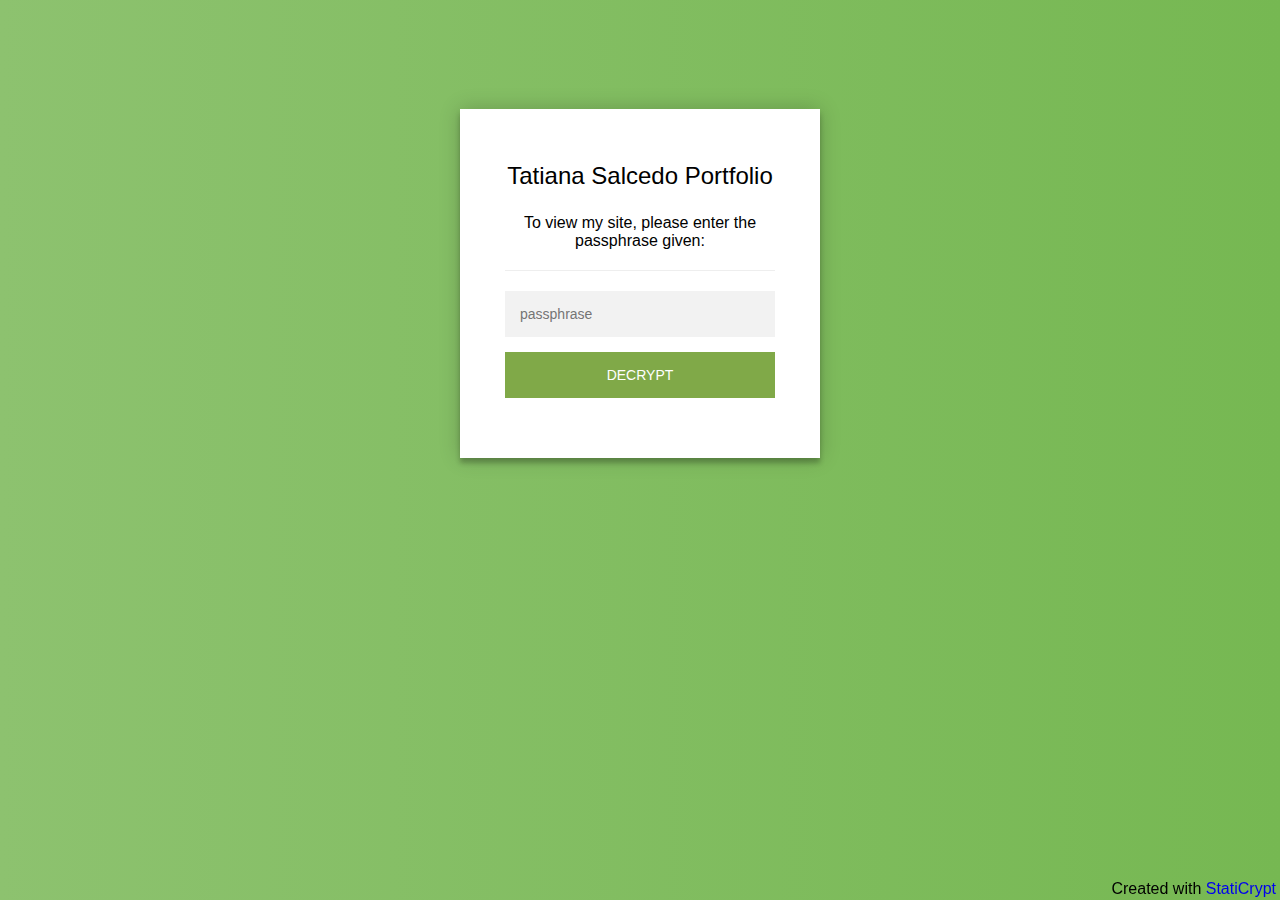
==== commit b8d24e0d: "Update index.html" ====
--- a/index.html
+++ b/index.html
@@ -52,7 +52,7 @@
         .staticrypt-form .staticrypt-decrypt-button {
             text-transform: uppercase;
             outline: 0;
-            background: #4CAF50;
+            background: #80a948;
             width: 100%;
             border: 0;
             padding: 15px;
@@ -62,7 +62,7 @@
         }
 
         .staticrypt-form .staticrypt-decrypt-button:hover, .staticrypt-form .staticrypt-decrypt-button:active, .staticrypt-form .staticrypt-decrypt-button:focus {
-            background: #43A047;
+            background: #80a948;
         }
 
         .staticrypt-html {
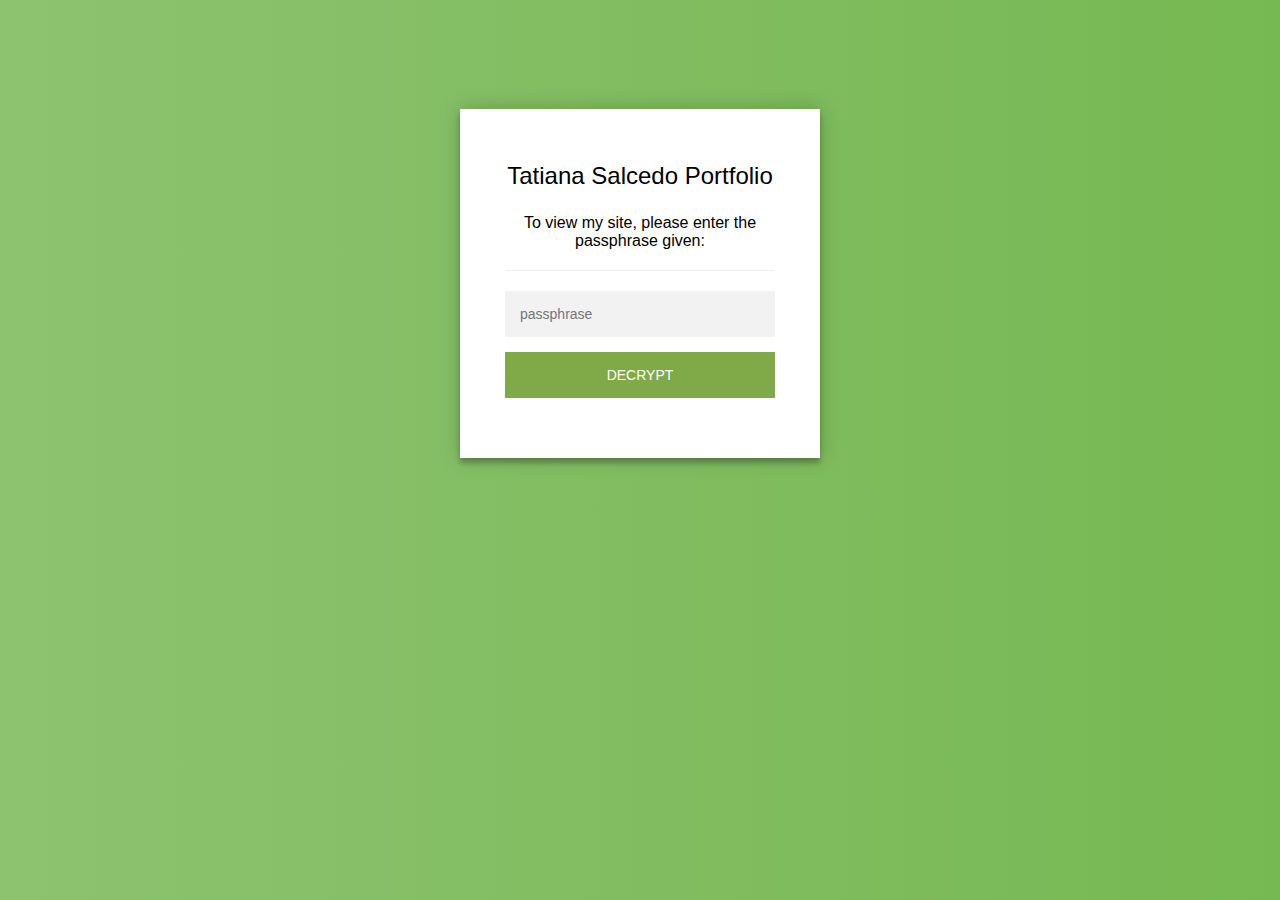
==== commit d521bb1c: "Update index.html" ====
--- a/index.html
+++ b/index.html
@@ -62,7 +62,7 @@
         }
 
         .staticrypt-form .staticrypt-decrypt-button:hover, .staticrypt-form .staticrypt-decrypt-button:active, .staticrypt-form .staticrypt-decrypt-button:focus {
-            background: #80a948;
+            background: #75be12;
         }
 
         .staticrypt-html {
@@ -136,9 +136,6 @@
     </div>
 
 </div>
-<footer class="staticrypt-footer">
-    <p class="pull-right">Created with <a href="https://robinmoisson.github.io/staticrypt">StatiCrypt</a></p>
-</footer>
 
 
 <script>!function(t,r){"object"==typeof exports?module.exports=exports=r():"function"==typeof define&&define.amd?define([],r):t.CryptoJS=r()}(this,function(){var t=t||function(t,r){var e=Object.create||function(){function t(){}return function(r){var e;return t.prototype=r,e=new t,t.prototype=null,e}}(),i={},n=i.lib={},o=n.Base=function(){return{extend:function(t){var r=e(this);return t&&r.mixIn(t),r.hasOwnProperty("init")&&this.init!==r.init||(r.init=function(){r.$super.init.apply(this,arguments)}),r.init.prototype=r,r.$super=this,r},create:function(){var t=this.extend();return t.init.apply(t,arguments),t},init:function(){},mixIn:function(t){for(var r in t)t.hasOwnProperty(r)&&(this[r]=t[r]);t.hasOwnProperty("toString")&&(this.toString=t.toString)},clone:function(){return this.init.prototype.extend(this)}}}(),s=n.WordArray=o.extend({init:function(t,e){t=this.words=t||[],e!=r?this.sigBytes=e:this.sigBytes=4*t.length},toString:function(t){return(t||c).stringify(this)},concat:function(t){var r=this.words,e=t.words,i=this.sigBytes,n=t.sigBytes;if(this.clamp(),i%4)for(var o=0;o<n;o++){var s=e[o>>>2]>>>24-o%4*8&255;r[i+o>>>2]|=s<<24-(i+o)%4*8}else for(var o=0;o<n;o+=4)r[i+o>>>2]=e[o>>>2];return this.sigBytes+=n,this},clamp:function(){var r=this.words,e=this.sigBytes;r[e>>>2]&=4294967295<<32-e%4*8,r.length=t.ceil(e/4)},clone:function(){var t=o.clone.call(this);return t.words=this.words.slice(0),t},random:function(r){for(var e,i=[],n=function(r){var r=r,e=987654321,i=4294967295;return function(){e=36969*(65535&e)+(e>>16)&i,r=18e3*(65535&r)+(r>>16)&i;var n=(e<<16)+r&i;return n/=4294967296,n+=.5,n*(t.random()>.5?1:-1)}},o=0;o<r;o+=4){var a=n(4294967296*(e||t.random()));e=987654071*a(),i.push(4294967296*a()|0)}return new s.init(i,r)}}),a=i.enc={},c=a.Hex={stringify:function(t){for(var r=t.words,e=t.sigBytes,i=[],n=0;n<e;n++){var o=r[n>>>2]>>>24-n%4*8&255;i.push((o>>>4).toString(16)),i.push((15&o).toString(16))}return i.join("")},parse:function(t){for(var r=t.length,e=[],i=0;i<r;i+=2)e[i>>>3]|=parseInt(t.substr(i,2),16)<<24-i%8*4;return new s.init(e,r/2)}},h=a.Latin1={stringify:function(t){for(var r=t.words,e=t.sigBytes,i=[],n=0;n<e;n++){var o=r[n>>>2]>>>24-n%4*8&255;i.push(String.fromCharCode(o))}return i.join("")},parse:function(t){for(var r=t.length,e=[],i=0;i<r;i++)e[i>>>2]|=(255&t.charCodeAt(i))<<24-i%4*8;return new s.init(e,r)}},l=a.Utf8={stringify:function(t){try{return decodeURIComponent(escape(h.stringify(t)))}catch(t){throw new Error("Malformed UTF-8 data")}},parse:function(t){return h.parse(unescape(encodeURIComponent(t)))}},f=n.BufferedBlockAlgorithm=o.extend({reset:function(){this._data=new s.init,this._nDataBytes=0},_append:function(t){"string"==typeof t&&(t=l.parse(t)),this._data.concat(t),this._nDataBytes+=t.sigBytes},_process:function(r){var e=this._data,i=e.words,n=e.sigBytes,o=this.blockSize,a=4*o,c=n/a;c=r?t.ceil(c):t.max((0|c)-this._minBufferSize,0);var h=c*o,l=t.min(4*h,n);if(h){for(var f=0;f<h;f+=o)this._doProcessBlock(i,f);var u=i.splice(0,h);e.sigBytes-=l}return new s.init(u,l)},clone:function(){var t=o.clone.call(this);return t._data=this._data.clone(),t},_minBufferSize:0}),u=(n.Hasher=f.extend({cfg:o.extend(),init:function(t){this.cfg=this.cfg.extend(t),this.reset()},reset:function(){f.reset.call(this),this._doReset()},update:function(t){return this._append(t),this._process(),this},finalize:function(t){t&&this._append(t);var r=this._doFinalize();return r},blockSize:16,_createHelper:function(t){return function(r,e){return new t.init(e).finalize(r)}},_createHmacHelper:function(t){return function(r,e){return new u.HMAC.init(t,e).finalize(r)}}}),i.algo={});return i}(Math);return function(){function r(t,r,e){for(var i=[],o=0,s=0;s<r;s++)if(s%4){var a=e[t.charCodeAt(s-1)]<<s%4*2,c=e[t.charCodeAt(s)]>>>6-s%4*2;i[o>>>2]|=(a|c)<<24-o%4*8,o++}return n.create(i,o)}var e=t,i=e.lib,n=i.WordArray,o=e.enc;o.Base64={stringify:function(t){var r=t.words,e=t.sigBytes,i=this._map;t.clamp();for(var n=[],o=0;o<e;o+=3)for(var s=r[o>>>2]>>>24-o%4*8&255,a=r[o+1>>>2]>>>24-(o+1)%4*8&255,c=r[o+2>>>2]>>>24-(o+2)%4*8&255,h=s<<16|a<<8|c,l=0;l<4&&o+.75*l<e;l++)n.push(i.charAt(h>>>6*(3-l)&63));var f=i.charAt(64);if(f)for(;n.length%4;)n.push(f);return n.join("")},parse:function(t){var e=t.length,i=this._map,n=this._reverseMap;if(!n){n=this._reverseMap=[];for(var o=0;o<i.length;o++)n[i.charCodeAt(o)]=o}var s=i.charAt(64);if(s){var a=t.indexOf(s);a!==-1&&(e=a)}return r(t,e,n)},_map:"ABCDEFGHIJKLMNOPQRSTUVWXYZabcdefghijklmnopqrstuvwxyz0123456789+/="}}(),function(r){function e(t,r,e,i,n,o,s){var a=t+(r&e|~r&i)+n+s;return(a<<o|a>>>32-o)+r}function i(t,r,e,i,n,o,s){var a=t+(r&i|e&~i)+n+s;return(a<<o|a>>>32-o)+r}function n(t,r,e,i,n,o,s){var a=t+(r^e^i)+n+s;return(a<<o|a>>>32-o)+r}function o(t,r,e,i,n,o,s){var a=t+(e^(r|~i))+n+s;return(a<<o|a>>>32-o)+r}var s=t,a=s.lib,c=a.WordArray,h=a.Hasher,l=s.algo,f=[];!function(){for(var t=0;t<64;t++)f[t]=4294967296*r.abs(r.sin(t+1))|0}();var u=l.MD5=h.extend({_doReset:function(){this._hash=new c.init([1732584193,4023233417,2562383102,271733878])},_doProcessBlock:function(t,r){for(var s=0;s<16;s++){var a=r+s,c=t[a];t[a]=16711935&(c<<8|c>>>24)|4278255360&(c<<24|c>>>8)}var h=this._hash.words,l=t[r+0],u=t[r+1],d=t[r+2],v=t[r+3],p=t[r+4],_=t[r+5],y=t[r+6],g=t[r+7],B=t[r+8],w=t[r+9],k=t[r+10],S=t[r+11],m=t[r+12],x=t[r+13],b=t[r+14],H=t[r+15],z=h[0],A=h[1],C=h[2],D=h[3];z=e(z,A,C,D,l,7,f[0]),D=e(D,z,A,C,u,12,f[1]),C=e(C,D,z,A,d,17,f[2]),A=e(A,C,D,z,v,22,f[3]),z=e(z,A,C,D,p,7,f[4]),D=e(D,z,A,C,_,12,f[5]),C=e(C,D,z,A,y,17,f[6]),A=e(A,C,D,z,g,22,f[7]),z=e(z,A,C,D,B,7,f[8]),D=e(D,z,A,C,w,12,f[9]),C=e(C,D,z,A,k,17,f[10]),A=e(A,C,D,z,S,22,f[11]),z=e(z,A,C,D,m,7,f[12]),D=e(D,z,A,C,x,12,f[13]),C=e(C,D,z,A,b,17,f[14]),A=e(A,C,D,z,H,22,f[15]),z=i(z,A,C,D,u,5,f[16]),D=i(D,z,A,C,y,9,f[17]),C=i(C,D,z,A,S,14,f[18]),A=i(A,C,D,z,l,20,f[19]),z=i(z,A,C,D,_,5,f[20]),D=i(D,z,A,C,k,9,f[21]),C=i(C,D,z,A,H,14,f[22]),A=i(A,C,D,z,p,20,f[23]),z=i(z,A,C,D,w,5,f[24]),D=i(D,z,A,C,b,9,f[25]),C=i(C,D,z,A,v,14,f[26]),A=i(A,C,D,z,B,20,f[27]),z=i(z,A,C,D,x,5,f[28]),D=i(D,z,A,C,d,9,f[29]),C=i(C,D,z,A,g,14,f[30]),A=i(A,C,D,z,m,20,f[31]),z=n(z,A,C,D,_,4,f[32]),D=n(D,z,A,C,B,11,f[33]),C=n(C,D,z,A,S,16,f[34]),A=n(A,C,D,z,b,23,f[35]),z=n(z,A,C,D,u,4,f[36]),D=n(D,z,A,C,p,11,f[37]),C=n(C,D,z,A,g,16,f[38]),A=n(A,C,D,z,k,23,f[39]),z=n(z,A,C,D,x,4,f[40]),D=n(D,z,A,C,l,11,f[41]),C=n(C,D,z,A,v,16,f[42]),A=n(A,C,D,z,y,23,f[43]),z=n(z,A,C,D,w,4,f[44]),D=n(D,z,A,C,m,11,f[45]),C=n(C,D,z,A,H,16,f[46]),A=n(A,C,D,z,d,23,f[47]),z=o(z,A,C,D,l,6,f[48]),D=o(D,z,A,C,g,10,f[49]),C=o(C,D,z,A,b,15,f[50]),A=o(A,C,D,z,_,21,f[51]),z=o(z,A,C,D,m,6,f[52]),D=o(D,z,A,C,v,10,f[53]),C=o(C,D,z,A,k,15,f[54]),A=o(A,C,D,z,u,21,f[55]),z=o(z,A,C,D,B,6,f[56]),D=o(D,z,A,C,H,10,f[57]),C=o(C,D,z,A,y,15,f[58]),A=o(A,C,D,z,x,21,f[59]),z=o(z,A,C,D,p,6,f[60]),D=o(D,z,A,C,S,10,f[61]),C=o(C,D,z,A,d,15,f[62]),A=o(A,C,D,z,w,21,f[63]),h[0]=h[0]+z|0,h[1]=h[1]+A|0,h[2]=h[2]+C|0,h[3]=h[3]+D|0},_doFinalize:function(){var t=this._data,e=t.words,i=8*this._nDataBytes,n=8*t.sigBytes;e[n>>>5]|=128<<24-n%32;var o=r.floor(i/4294967296),s=i;e[(n+64>>>9<<4)+15]=16711935&(o<<8|o>>>24)|4278255360&(o<<24|o>>>8),e[(n+64>>>9<<4)+14]=16711935&(s<<8|s>>>24)|4278255360&(s<<24|s>>>8),t.sigBytes=4*(e.length+1),this._process();for(var a=this._hash,c=a.words,h=0;h<4;h++){var l=c[h];c[h]=16711935&(l<<8|l>>>24)|4278255360&(l<<24|l>>>8)}return a},clone:function(){var t=h.clone.call(this);return t._hash=this._hash.clone(),t}});s.MD5=h._createHelper(u),s.HmacMD5=h._createHmacHelper(u)}(Math),function(){var r=t,e=r.lib,i=e.WordArray,n=e.Hasher,o=r.algo,s=[],a=o.SHA1=n.extend({_doReset:function(){this._hash=new i.init([1732584193,4023233417,2562383102,271733878,3285377520])},_doProcessBlock:function(t,r){for(var e=this._hash.words,i=e[0],n=e[1],o=e[2],a=e[3],c=e[4],h=0;h<80;h++){if(h<16)s[h]=0|t[r+h];else{var l=s[h-3]^s[h-8]^s[h-14]^s[h-16];s[h]=l<<1|l>>>31}var f=(i<<5|i>>>27)+c+s[h];f+=h<20?(n&o|~n&a)+1518500249:h<40?(n^o^a)+1859775393:h<60?(n&o|n&a|o&a)-1894007588:(n^o^a)-899497514,c=a,a=o,o=n<<30|n>>>2,n=i,i=f}e[0]=e[0]+i|0,e[1]=e[1]+n|0,e[2]=e[2]+o|0,e[3]=e[3]+a|0,e[4]=e[4]+c|0},_doFinalize:function(){var t=this._data,r=t.words,e=8*this._nDataBytes,i=8*t.sigBytes;return r[i>>>5]|=128<<24-i%32,r[(i+64>>>9<<4)+14]=Math.floor(e/4294967296),r[(i+64>>>9<<4)+15]=e,t.sigBytes=4*r.length,this._process(),this._hash},clone:function(){var t=n.clone.call(this);return t._hash=this._hash.clone(),t}});r.SHA1=n._createHelper(a),r.HmacSHA1=n._createHmacHelper(a)}(),function(r){var e=t,i=e.lib,n=i.WordArray,o=i.Hasher,s=e.algo,a=[],c=[];!function(){function t(t){for(var e=r.sqrt(t),i=2;i<=e;i++)if(!(t%i))return!1;return!0}function e(t){return 4294967296*(t-(0|t))|0}for(var i=2,n=0;n<64;)t(i)&&(n<8&&(a[n]=e(r.pow(i,.5))),c[n]=e(r.pow(i,1/3)),n++),i++}();var h=[],l=s.SHA256=o.extend({_doReset:function(){this._hash=new n.init(a.slice(0))},_doProcessBlock:function(t,r){for(var e=this._hash.words,i=e[0],n=e[1],o=e[2],s=e[3],a=e[4],l=e[5],f=e[6],u=e[7],d=0;d<64;d++){if(d<16)h[d]=0|t[r+d];else{var v=h[d-15],p=(v<<25|v>>>7)^(v<<14|v>>>18)^v>>>3,_=h[d-2],y=(_<<15|_>>>17)^(_<<13|_>>>19)^_>>>10;h[d]=p+h[d-7]+y+h[d-16]}var g=a&l^~a&f,B=i&n^i&o^n&o,w=(i<<30|i>>>2)^(i<<19|i>>>13)^(i<<10|i>>>22),k=(a<<26|a>>>6)^(a<<21|a>>>11)^(a<<7|a>>>25),S=u+k+g+c[d]+h[d],m=w+B;u=f,f=l,l=a,a=s+S|0,s=o,o=n,n=i,i=S+m|0}e[0]=e[0]+i|0,e[1]=e[1]+n|0,e[2]=e[2]+o|0,e[3]=e[3]+s|0,e[4]=e[4]+a|0,e[5]=e[5]+l|0,e[6]=e[6]+f|0,e[7]=e[7]+u|0},_doFinalize:function(){var t=this._data,e=t.words,i=8*this._nDataBytes,n=8*t.sigBytes;return e[n>>>5]|=128<<24-n%32,e[(n+64>>>9<<4)+14]=r.floor(i/4294967296),e[(n+64>>>9<<4)+15]=i,t.sigBytes=4*e.length,this._process(),this._hash},clone:function(){var t=o.clone.call(this);return t._hash=this._hash.clone(),t}});e.SHA256=o._createHelper(l),e.HmacSHA256=o._createHmacHelper(l)}(Math),function(){function r(t){return t<<8&4278255360|t>>>8&16711935}var e=t,i=e.lib,n=i.WordArray,o=e.enc;o.Utf16=o.Utf16BE={stringify:function(t){for(var r=t.words,e=t.sigBytes,i=[],n=0;n<e;n+=2){var o=r[n>>>2]>>>16-n%4*8&65535;i.push(String.fromCharCode(o))}return i.join("")},parse:function(t){for(var r=t.length,e=[],i=0;i<r;i++)e[i>>>1]|=t.charCodeAt(i)<<16-i%2*16;return n.create(e,2*r)}};o.Utf16LE={stringify:function(t){for(var e=t.words,i=t.sigBytes,n=[],o=0;o<i;o+=2){var s=r(e[o>>>2]>>>16-o%4*8&65535);n.push(String.fromCharCode(s))}return n.join("")},parse:function(t){for(var e=t.length,i=[],o=0;o<e;o++)i[o>>>1]|=r(t.charCodeAt(o)<<16-o%2*16);return n.create(i,2*e)}}}(),function(){if("function"==typeof ArrayBuffer){var r=t,e=r.lib,i=e.WordArray,n=i.init,o=i.init=function(t){if(t instanceof ArrayBuffer&&(t=new Uint8Array(t)),(t instanceof Int8Array||"undefined"!=typeof Uint8ClampedArray&&t instanceof Uint8ClampedArray||t instanceof Int16Array||t instanceof Uint16Array||t instanceof Int32Array||t instanceof Uint32Array||t instanceof Float32Array||t instanceof Float64Array)&&(t=new Uint8Array(t.buffer,t.byteOffset,t.byteLength)),t instanceof Uint8Array){for(var r=t.byteLength,e=[],i=0;i<r;i++)e[i>>>2]|=t[i]<<24-i%4*8;n.call(this,e,r)}else n.apply(this,arguments)};o.prototype=i}}(),function(r){function e(t,r,e){return t^r^e}function i(t,r,e){return t&r|~t&e}function n(t,r,e){return(t|~r)^e}function o(t,r,e){return t&e|r&~e}function s(t,r,e){return t^(r|~e)}function a(t,r){return t<<r|t>>>32-r}var c=t,h=c.lib,l=h.WordArray,f=h.Hasher,u=c.algo,d=l.create([0,1,2,3,4,5,6,7,8,9,10,11,12,13,14,15,7,4,13,1,10,6,15,3,12,0,9,5,2,14,11,8,3,10,14,4,9,15,8,1,2,7,0,6,13,11,5,12,1,9,11,10,0,8,12,4,13,3,7,15,14,5,6,2,4,0,5,9,7,12,2,10,14,1,3,8,11,6,15,13]),v=l.create([5,14,7,0,9,2,11,4,13,6,15,8,1,10,3,12,6,11,3,7,0,13,5,10,14,15,8,12,4,9,1,2,15,5,1,3,7,14,6,9,11,8,12,2,10,0,4,13,8,6,4,1,3,11,15,0,5,12,2,13,9,7,10,14,12,15,10,4,1,5,8,7,6,2,13,14,0,3,9,11]),p=l.create([11,14,15,12,5,8,7,9,11,13,14,15,6,7,9,8,7,6,8,13,11,9,7,15,7,12,15,9,11,7,13,12,11,13,6,7,14,9,13,15,14,8,13,6,5,12,7,5,11,12,14,15,14,15,9,8,9,14,5,6,8,6,5,12,9,15,5,11,6,8,13,12,5,12,13,14,11,8,5,6]),_=l.create([8,9,9,11,13,15,15,5,7,7,8,11,14,14,12,6,9,13,15,7,12,8,9,11,7,7,12,7,6,15,13,11,9,7,15,11,8,6,6,14,12,13,5,14,13,13,7,5,15,5,8,11,14,14,6,14,6,9,12,9,12,5,15,8,8,5,12,9,12,5,14,6,8,13,6,5,15,13,11,11]),y=l.create([0,1518500249,1859775393,2400959708,2840853838]),g=l.create([1352829926,1548603684,1836072691,2053994217,0]),B=u.RIPEMD160=f.extend({_doReset:function(){this._hash=l.create([1732584193,4023233417,2562383102,271733878,3285377520])},_doProcessBlock:function(t,r){for(var c=0;c<16;c++){var h=r+c,l=t[h];t[h]=16711935&(l<<8|l>>>24)|4278255360&(l<<24|l>>>8)}var f,u,B,w,k,S,m,x,b,H,z=this._hash.words,A=y.words,C=g.words,D=d.words,R=v.words,E=p.words,M=_.words;S=f=z[0],m=u=z[1],x=B=z[2],b=w=z[3],H=k=z[4];for(var F,c=0;c<80;c+=1)F=f+t[r+D[c]]|0,F+=c<16?e(u,B,w)+A[0]:c<32?i(u,B,w)+A[1]:c<48?n(u,B,w)+A[2]:c<64?o(u,B,w)+A[3]:s(u,B,w)+A[4],F|=0,F=a(F,E[c]),F=F+k|0,f=k,k=w,w=a(B,10),B=u,u=F,F=S+t[r+R[c]]|0,F+=c<16?s(m,x,b)+C[0]:c<32?o(m,x,b)+C[1]:c<48?n(m,x,b)+C[2]:c<64?i(m,x,b)+C[3]:e(m,x,b)+C[4],F|=0,F=a(F,M[c]),F=F+H|0,S=H,H=b,b=a(x,10),x=m,m=F;F=z[1]+B+b|0,z[1]=z[2]+w+H|0,z[2]=z[3]+k+S|0,z[3]=z[4]+f+m|0,z[4]=z[0]+u+x|0,z[0]=F},_doFinalize:function(){var t=this._data,r=t.words,e=8*this._nDataBytes,i=8*t.sigBytes;r[i>>>5]|=128<<24-i%32,r[(i+64>>>9<<4)+14]=16711935&(e<<8|e>>>24)|4278255360&(e<<24|e>>>8),t.sigBytes=4*(r.length+1),this._process();for(var n=this._hash,o=n.words,s=0;s<5;s++){var a=o[s];o[s]=16711935&(a<<8|a>>>24)|4278255360&(a<<24|a>>>8)}return n},clone:function(){var t=f.clone.call(this);return t._hash=this._hash.clone(),t}});c.RIPEMD160=f._createHelper(B),c.HmacRIPEMD160=f._createHmacHelper(B)}(Math),function(){var r=t,e=r.lib,i=e.Base,n=r.enc,o=n.Utf8,s=r.algo;s.HMAC=i.extend({init:function(t,r){t=this._hasher=new t.init,"string"==typeof r&&(r=o.parse(r));var e=t.blockSize,i=4*e;r.sigBytes>i&&(r=t.finalize(r)),r.clamp();for(var n=this._oKey=r.clone(),s=this._iKey=r.clone(),a=n.words,c=s.words,h=0;h<e;h++)a[h]^=1549556828,c[h]^=909522486;n.sigBytes=s.sigBytes=i,this.reset()},reset:function(){var t=this._hasher;t.reset(),t.update(this._iKey)},update:function(t){return this._hasher.update(t),this},finalize:function(t){var r=this._hasher,e=r.finalize(t);r.reset();var i=r.finalize(this._oKey.clone().concat(e));return i}})}(),function(){var r=t,e=r.lib,i=e.Base,n=e.WordArray,o=r.algo,s=o.SHA1,a=o.HMAC,c=o.PBKDF2=i.extend({cfg:i.extend({keySize:4,hasher:s,iterations:1}),init:function(t){this.cfg=this.cfg.extend(t)},compute:function(t,r){for(var e=this.cfg,i=a.create(e.hasher,t),o=n.create(),s=n.create([1]),c=o.words,h=s.words,l=e.keySize,f=e.iterations;c.length<l;){var u=i.update(r).finalize(s);i.reset();for(var d=u.words,v=d.length,p=u,_=1;_<f;_++){p=i.finalize(p),i.reset();for(var y=p.words,g=0;g<v;g++)d[g]^=y[g]}o.concat(u),h[0]++}return o.sigBytes=4*l,o}});r.PBKDF2=function(t,r,e){return c.create(e).compute(t,r)}}(),function(){var r=t,e=r.lib,i=e.Base,n=e.WordArray,o=r.algo,s=o.MD5,a=o.EvpKDF=i.extend({cfg:i.extend({keySize:4,hasher:s,iterations:1}),init:function(t){this.cfg=this.cfg.extend(t)},compute:function(t,r){for(var e=this.cfg,i=e.hasher.create(),o=n.create(),s=o.words,a=e.keySize,c=e.iterations;s.length<a;){h&&i.update(h);var h=i.update(t).finalize(r);i.reset();for(var l=1;l<c;l++)h=i.finalize(h),i.reset();o.concat(h)}return o.sigBytes=4*a,o}});r.EvpKDF=function(t,r,e){return a.create(e).compute(t,r)}}(),function(){var r=t,e=r.lib,i=e.WordArray,n=r.algo,o=n.SHA256,s=n.SHA224=o.extend({_doReset:function(){this._hash=new i.init([3238371032,914150663,812702999,4144912697,4290775857,1750603025,1694076839,3204075428])},_doFinalize:function(){var t=o._doFinalize.call(this);return t.sigBytes-=4,t}});r.SHA224=o._createHelper(s),r.HmacSHA224=o._createHmacHelper(s)}(),function(r){var e=t,i=e.lib,n=i.Base,o=i.WordArray,s=e.x64={};s.Word=n.extend({init:function(t,r){this.high=t,this.low=r}}),s.WordArray=n.extend({init:function(t,e){t=this.words=t||[],e!=r?this.sigBytes=e:this.sigBytes=8*t.length},toX32:function(){for(var t=this.words,r=t.length,e=[],i=0;i<r;i++){var n=t[i];e.push(n.high),e.push(n.low)}return o.create(e,this.sigBytes)},clone:function(){for(var t=n.clone.call(this),r=t.words=this.words.slice(0),e=r.length,i=0;i<e;i++)r[i]=r[i].clone();return t}})}(),function(r){var e=t,i=e.lib,n=i.WordArray,o=i.Hasher,s=e.x64,a=s.Word,c=e.algo,h=[],l=[],f=[];!function(){for(var t=1,r=0,e=0;e<24;e++){h[t+5*r]=(e+1)*(e+2)/2%64;var i=r%5,n=(2*t+3*r)%5;t=i,r=n}for(var t=0;t<5;t++)for(var r=0;r<5;r++)l[t+5*r]=r+(2*t+3*r)%5*5;for(var o=1,s=0;s<24;s++){for(var c=0,u=0,d=0;d<7;d++){if(1&o){var v=(1<<d)-1;v<32?u^=1<<v:c^=1<<v-32}128&o?o=o<<1^113:o<<=1}f[s]=a.create(c,u)}}();var u=[];!function(){for(var t=0;t<25;t++)u[t]=a.create()}();var d=c.SHA3=o.extend({cfg:o.cfg.extend({outputLength:512}),_doReset:function(){for(var t=this._state=[],r=0;r<25;r++)t[r]=new a.init;this.blockSize=(1600-2*this.cfg.outputLength)/32},_doProcessBlock:function(t,r){for(var e=this._state,i=this.blockSize/2,n=0;n<i;n++){var o=t[r+2*n],s=t[r+2*n+1];o=16711935&(o<<8|o>>>24)|4278255360&(o<<24|o>>>8),s=16711935&(s<<8|s>>>24)|4278255360&(s<<24|s>>>8);var a=e[n];a.high^=s,a.low^=o}for(var c=0;c<24;c++){for(var d=0;d<5;d++){for(var v=0,p=0,_=0;_<5;_++){var a=e[d+5*_];v^=a.high,p^=a.low}var y=u[d];y.high=v,y.low=p}for(var d=0;d<5;d++)for(var g=u[(d+4)%5],B=u[(d+1)%5],w=B.high,k=B.low,v=g.high^(w<<1|k>>>31),p=g.low^(k<<1|w>>>31),_=0;_<5;_++){var a=e[d+5*_];a.high^=v,a.low^=p}for(var S=1;S<25;S++){var a=e[S],m=a.high,x=a.low,b=h[S];if(b<32)var v=m<<b|x>>>32-b,p=x<<b|m>>>32-b;else var v=x<<b-32|m>>>64-b,p=m<<b-32|x>>>64-b;var H=u[l[S]];H.high=v,H.low=p}var z=u[0],A=e[0];z.high=A.high,z.low=A.low;for(var d=0;d<5;d++)for(var _=0;_<5;_++){var S=d+5*_,a=e[S],C=u[S],D=u[(d+1)%5+5*_],R=u[(d+2)%5+5*_];a.high=C.high^~D.high&R.high,a.low=C.low^~D.low&R.low}var a=e[0],E=f[c];a.high^=E.high,a.low^=E.low}},_doFinalize:function(){var t=this._data,e=t.words,i=(8*this._nDataBytes,8*t.sigBytes),o=32*this.blockSize;e[i>>>5]|=1<<24-i%32,e[(r.ceil((i+1)/o)*o>>>5)-1]|=128,t.sigBytes=4*e.length,this._process();for(var s=this._state,a=this.cfg.outputLength/8,c=a/8,h=[],l=0;l<c;l++){var f=s[l],u=f.high,d=f.low;u=16711935&(u<<8|u>>>24)|4278255360&(u<<24|u>>>8),d=16711935&(d<<8|d>>>24)|4278255360&(d<<24|d>>>8),h.push(d),h.push(u)}return new n.init(h,a)},clone:function(){for(var t=o.clone.call(this),r=t._state=this._state.slice(0),e=0;e<25;e++)r[e]=r[e].clone();return t}});e.SHA3=o._createHelper(d),e.HmacSHA3=o._createHmacHelper(d)}(Math),function(){function r(){return s.create.apply(s,arguments)}var e=t,i=e.lib,n=i.Hasher,o=e.x64,s=o.Word,a=o.WordArray,c=e.algo,h=[r(1116352408,3609767458),r(1899447441,602891725),r(3049323471,3964484399),r(3921009573,2173295548),r(961987163,4081628472),r(1508970993,3053834265),r(2453635748,2937671579),r(2870763221,3664609560),r(3624381080,2734883394),r(310598401,1164996542),r(607225278,1323610764),r(1426881987,3590304994),r(1925078388,4068182383),r(2162078206,991336113),r(2614888103,633803317),r(3248222580,3479774868),r(3835390401,2666613458),r(4022224774,944711139),r(264347078,2341262773),r(604807628,2007800933),r(770255983,1495990901),r(1249150122,1856431235),r(1555081692,3175218132),r(1996064986,2198950837),r(2554220882,3999719339),r(2821834349,766784016),r(2952996808,2566594879),r(3210313671,3203337956),r(3336571891,1034457026),r(3584528711,2466948901),r(113926993,3758326383),r(338241895,168717936),r(666307205,1188179964),r(773529912,1546045734),r(1294757372,1522805485),r(1396182291,2643833823),r(1695183700,2343527390),r(1986661051,1014477480),r(2177026350,1206759142),r(2456956037,344077627),r(2730485921,1290863460),r(2820302411,3158454273),r(3259730800,3505952657),r(3345764771,106217008),r(3516065817,3606008344),r(3600352804,1432725776),r(4094571909,1467031594),r(275423344,851169720),r(430227734,3100823752),r(506948616,1363258195),r(659060556,3750685593),r(883997877,3785050280),r(958139571,3318307427),r(1322822218,3812723403),r(1537002063,2003034995),r(1747873779,3602036899),r(1955562222,1575990012),r(2024104815,1125592928),r(2227730452,2716904306),r(2361852424,442776044),r(2428436474,593698344),r(2756734187,3733110249),r(3204031479,2999351573),r(3329325298,3815920427),r(3391569614,3928383900),r(3515267271,566280711),r(3940187606,3454069534),r(4118630271,4000239992),r(116418474,1914138554),r(174292421,2731055270),r(289380356,3203993006),r(460393269,320620315),r(685471733,587496836),r(852142971,1086792851),r(1017036298,365543100),r(1126000580,2618297676),r(1288033470,3409855158),r(1501505948,4234509866),r(1607167915,987167468),r(1816402316,1246189591)],l=[];!function(){for(var t=0;t<80;t++)l[t]=r()}();var f=c.SHA512=n.extend({_doReset:function(){this._hash=new a.init([new s.init(1779033703,4089235720),new s.init(3144134277,2227873595),new s.init(1013904242,4271175723),new s.init(2773480762,1595750129),new s.init(1359893119,2917565137),new s.init(2600822924,725511199),new s.init(528734635,4215389547),new s.init(1541459225,327033209)])},_doProcessBlock:function(t,r){for(var e=this._hash.words,i=e[0],n=e[1],o=e[2],s=e[3],a=e[4],c=e[5],f=e[6],u=e[7],d=i.high,v=i.low,p=n.high,_=n.low,y=o.high,g=o.low,B=s.high,w=s.low,k=a.high,S=a.low,m=c.high,x=c.low,b=f.high,H=f.low,z=u.high,A=u.low,C=d,D=v,R=p,E=_,M=y,F=g,P=B,W=w,O=k,U=S,I=m,K=x,X=b,L=H,j=z,N=A,T=0;T<80;T++){var Z=l[T];if(T<16)var q=Z.high=0|t[r+2*T],G=Z.low=0|t[r+2*T+1];else{var J=l[T-15],$=J.high,Q=J.low,V=($>>>1|Q<<31)^($>>>8|Q<<24)^$>>>7,Y=(Q>>>1|$<<31)^(Q>>>8|$<<24)^(Q>>>7|$<<25),tt=l[T-2],rt=tt.high,et=tt.low,it=(rt>>>19|et<<13)^(rt<<3|et>>>29)^rt>>>6,nt=(et>>>19|rt<<13)^(et<<3|rt>>>29)^(et>>>6|rt<<26),ot=l[T-7],st=ot.high,at=ot.low,ct=l[T-16],ht=ct.high,lt=ct.low,G=Y+at,q=V+st+(G>>>0<Y>>>0?1:0),G=G+nt,q=q+it+(G>>>0<nt>>>0?1:0),G=G+lt,q=q+ht+(G>>>0<lt>>>0?1:0);Z.high=q,Z.low=G}var ft=O&I^~O&X,ut=U&K^~U&L,dt=C&R^C&M^R&M,vt=D&E^D&F^E&F,pt=(C>>>28|D<<4)^(C<<30|D>>>2)^(C<<25|D>>>7),_t=(D>>>28|C<<4)^(D<<30|C>>>2)^(D<<25|C>>>7),yt=(O>>>14|U<<18)^(O>>>18|U<<14)^(O<<23|U>>>9),gt=(U>>>14|O<<18)^(U>>>18|O<<14)^(U<<23|O>>>9),Bt=h[T],wt=Bt.high,kt=Bt.low,St=N+gt,mt=j+yt+(St>>>0<N>>>0?1:0),St=St+ut,mt=mt+ft+(St>>>0<ut>>>0?1:0),St=St+kt,mt=mt+wt+(St>>>0<kt>>>0?1:0),St=St+G,mt=mt+q+(St>>>0<G>>>0?1:0),xt=_t+vt,bt=pt+dt+(xt>>>0<_t>>>0?1:0);j=X,N=L,X=I,L=K,I=O,K=U,U=W+St|0,O=P+mt+(U>>>0<W>>>0?1:0)|0,P=M,W=F,M=R,F=E,R=C,E=D,D=St+xt|0,C=mt+bt+(D>>>0<St>>>0?1:0)|0}v=i.low=v+D,i.high=d+C+(v>>>0<D>>>0?1:0),_=n.low=_+E,n.high=p+R+(_>>>0<E>>>0?1:0),g=o.low=g+F,o.high=y+M+(g>>>0<F>>>0?1:0),w=s.low=w+W,s.high=B+P+(w>>>0<W>>>0?1:0),S=a.low=S+U,a.high=k+O+(S>>>0<U>>>0?1:0),x=c.low=x+K,c.high=m+I+(x>>>0<K>>>0?1:0),H=f.low=H+L,f.high=b+X+(H>>>0<L>>>0?1:0),A=u.low=A+N,u.high=z+j+(A>>>0<N>>>0?1:0)},_doFinalize:function(){var t=this._data,r=t.words,e=8*this._nDataBytes,i=8*t.sigBytes;r[i>>>5]|=128<<24-i%32,r[(i+128>>>10<<5)+30]=Math.floor(e/4294967296),r[(i+128>>>10<<5)+31]=e,t.sigBytes=4*r.length,this._process();var n=this._hash.toX32();return n},clone:function(){var t=n.clone.call(this);return t._hash=this._hash.clone(),t},blockSize:32});e.SHA512=n._createHelper(f),e.HmacSHA512=n._createHmacHelper(f)}(),function(){var r=t,e=r.x64,i=e.Word,n=e.WordArray,o=r.algo,s=o.SHA512,a=o.SHA384=s.extend({_doReset:function(){this._hash=new n.init([new i.init(3418070365,3238371032),new i.init(1654270250,914150663),new i.init(2438529370,812702999),new i.init(355462360,4144912697),new i.init(1731405415,4290775857),new i.init(2394180231,1750603025),new i.init(3675008525,1694076839),new i.init(1203062813,3204075428)])},_doFinalize:function(){var t=s._doFinalize.call(this);return t.sigBytes-=16,t}});r.SHA384=s._createHelper(a),r.HmacSHA384=s._createHmacHelper(a)}(),t.lib.Cipher||function(r){var e=t,i=e.lib,n=i.Base,o=i.WordArray,s=i.BufferedBlockAlgorithm,a=e.enc,c=(a.Utf8,a.Base64),h=e.algo,l=h.EvpKDF,f=i.Cipher=s.extend({cfg:n.extend(),createEncryptor:function(t,r){return this.create(this._ENC_XFORM_MODE,t,r)},createDecryptor:function(t,r){return this.create(this._DEC_XFORM_MODE,t,r)},init:function(t,r,e){this.cfg=this.cfg.extend(e),this._xformMode=t,this._key=r,this.reset()},reset:function(){s.reset.call(this),this._doReset()},process:function(t){return this._append(t),this._process()},finalize:function(t){t&&this._append(t);var r=this._doFinalize();return r},keySize:4,ivSize:4,_ENC_XFORM_MODE:1,_DEC_XFORM_MODE:2,_createHelper:function(){function t(t){return"string"==typeof t?m:w}return function(r){return{encrypt:function(e,i,n){return t(i).encrypt(r,e,i,n)},decrypt:function(e,i,n){return t(i).decrypt(r,e,i,n)}}}}()}),u=(i.StreamCipher=f.extend({_doFinalize:function(){var t=this._process(!0);return t},blockSize:1}),e.mode={}),d=i.BlockCipherMode=n.extend({createEncryptor:function(t,r){return this.Encryptor.create(t,r)},createDecryptor:function(t,r){return this.Decryptor.create(t,r)},init:function(t,r){this._cipher=t,this._iv=r}}),v=u.CBC=function(){function t(t,e,i){var n=this._iv;if(n){var o=n;this._iv=r}else var o=this._prevBlock;for(var s=0;s<i;s++)t[e+s]^=o[s]}var e=d.extend();return e.Encryptor=e.extend({processBlock:function(r,e){var i=this._cipher,n=i.blockSize;t.call(this,r,e,n),i.encryptBlock(r,e),this._prevBlock=r.slice(e,e+n)}}),e.Decryptor=e.extend({processBlock:function(r,e){var i=this._cipher,n=i.blockSize,o=r.slice(e,e+n);i.decryptBlock(r,e),t.call(this,r,e,n),this._prevBlock=o}}),e}(),p=e.pad={},_=p.Pkcs7={pad:function(t,r){for(var e=4*r,i=e-t.sigBytes%e,n=i<<24|i<<16|i<<8|i,s=[],a=0;a<i;a+=4)s.push(n);var c=o.create(s,i);t.concat(c)},unpad:function(t){var r=255&t.words[t.sigBytes-1>>>2];t.sigBytes-=r}},y=(i.BlockCipher=f.extend({cfg:f.cfg.extend({mode:v,padding:_}),reset:function(){f.reset.call(this);var t=this.cfg,r=t.iv,e=t.mode;if(this._xformMode==this._ENC_XFORM_MODE)var i=e.createEncryptor;else{var i=e.createDecryptor;this._minBufferSize=1}this._mode&&this._mode.__creator==i?this._mode.init(this,r&&r.words):(this._mode=i.call(e,this,r&&r.words),this._mode.__creator=i)},_doProcessBlock:function(t,r){this._mode.processBlock(t,r)},_doFinalize:function(){var t=this.cfg.padding;if(this._xformMode==this._ENC_XFORM_MODE){t.pad(this._data,this.blockSize);var r=this._process(!0)}else{var r=this._process(!0);t.unpad(r)}return r},blockSize:4}),i.CipherParams=n.extend({init:function(t){this.mixIn(t)},toString:function(t){return(t||this.formatter).stringify(this)}})),g=e.format={},B=g.OpenSSL={stringify:function(t){var r=t.ciphertext,e=t.salt;if(e)var i=o.create([1398893684,1701076831]).concat(e).concat(r);else var i=r;return i.toString(c)},parse:function(t){var r=c.parse(t),e=r.words;if(1398893684==e[0]&&1701076831==e[1]){var i=o.create(e.slice(2,4));e.splice(0,4),r.sigBytes-=16}return y.create({ciphertext:r,salt:i})}},w=i.SerializableCipher=n.extend({cfg:n.extend({format:B}),encrypt:function(t,r,e,i){i=this.cfg.extend(i);var n=t.createEncryptor(e,i),o=n.finalize(r),s=n.cfg;return y.create({ciphertext:o,key:e,iv:s.iv,algorithm:t,mode:s.mode,padding:s.padding,blockSize:t.blockSize,formatter:i.format})},decrypt:function(t,r,e,i){i=this.cfg.extend(i),r=this._parse(r,i.format);var n=t.createDecryptor(e,i).finalize(r.ciphertext);return n},_parse:function(t,r){return"string"==typeof t?r.parse(t,this):t}}),k=e.kdf={},S=k.OpenSSL={execute:function(t,r,e,i){i||(i=o.random(8));var n=l.create({keySize:r+e}).compute(t,i),s=o.create(n.words.slice(r),4*e);return n.sigBytes=4*r,y.create({key:n,iv:s,salt:i})}},m=i.PasswordBasedCipher=w.extend({cfg:w.cfg.extend({kdf:S}),encrypt:function(t,r,e,i){i=this.cfg.extend(i);var n=i.kdf.execute(e,t.keySize,t.ivSize);i.iv=n.iv;var o=w.encrypt.call(this,t,r,n.key,i);return o.mixIn(n),o},decrypt:function(t,r,e,i){i=this.cfg.extend(i),r=this._parse(r,i.format);var n=i.kdf.execute(e,t.keySize,t.ivSize,r.salt);i.iv=n.iv;var o=w.decrypt.call(this,t,r,n.key,i);return o}})}(),t.mode.CFB=function(){function r(t,r,e,i){var n=this._iv;if(n){var o=n.slice(0);this._iv=void 0}else var o=this._prevBlock;i.encryptBlock(o,0);for(var s=0;s<e;s++)t[r+s]^=o[s]}var e=t.lib.BlockCipherMode.extend();return e.Encryptor=e.extend({processBlock:function(t,e){var i=this._cipher,n=i.blockSize;r.call(this,t,e,n,i),this._prevBlock=t.slice(e,e+n)}}),e.Decryptor=e.extend({processBlock:function(t,e){var i=this._cipher,n=i.blockSize,o=t.slice(e,e+n);r.call(this,t,e,n,i),this._prevBlock=o}}),e}(),t.mode.ECB=function(){var r=t.lib.BlockCipherMode.extend();return r.Encryptor=r.extend({processBlock:function(t,r){this._cipher.encryptBlock(t,r)}}),r.Decryptor=r.extend({processBlock:function(t,r){this._cipher.decryptBlock(t,r)}}),r}(),t.pad.AnsiX923={pad:function(t,r){var e=t.sigBytes,i=4*r,n=i-e%i,o=e+n-1;t.clamp(),t.words[o>>>2]|=n<<24-o%4*8,t.sigBytes+=n},unpad:function(t){var r=255&t.words[t.sigBytes-1>>>2];t.sigBytes-=r}},t.pad.Iso10126={pad:function(r,e){var i=4*e,n=i-r.sigBytes%i;r.concat(t.lib.WordArray.random(n-1)).concat(t.lib.WordArray.create([n<<24],1))},unpad:function(t){var r=255&t.words[t.sigBytes-1>>>2];t.sigBytes-=r}},t.pad.Iso97971={pad:function(r,e){r.concat(t.lib.WordArray.create([2147483648],1)),t.pad.ZeroPadding.pad(r,e)},unpad:function(r){t.pad.ZeroPadding.unpad(r),r.sigBytes--}},t.mode.OFB=function(){var r=t.lib.BlockCipherMode.extend(),e=r.Encryptor=r.extend({processBlock:function(t,r){var e=this._cipher,i=e.blockSize,n=this._iv,o=this._keystream;n&&(o=this._keystream=n.slice(0),this._iv=void 0),e.encryptBlock(o,0);for(var s=0;s<i;s++)t[r+s]^=o[s]}});return r.Decryptor=e,r}(),t.pad.NoPadding={pad:function(){},unpad:function(){}},function(r){var e=t,i=e.lib,n=i.CipherParams,o=e.enc,s=o.Hex,a=e.format;a.Hex={stringify:function(t){return t.ciphertext.toString(s)},parse:function(t){var r=s.parse(t);return n.create({ciphertext:r})}}}(),function(){var r=t,e=r.lib,i=e.BlockCipher,n=r.algo,o=[],s=[],a=[],c=[],h=[],l=[],f=[],u=[],d=[],v=[];!function(){for(var t=[],r=0;r<256;r++)r<128?t[r]=r<<1:t[r]=r<<1^283;for(var e=0,i=0,r=0;r<256;r++){var n=i^i<<1^i<<2^i<<3^i<<4;n=n>>>8^255&n^99,o[e]=n,s[n]=e;var p=t[e],_=t[p],y=t[_],g=257*t[n]^16843008*n;a[e]=g<<24|g>>>8,c[e]=g<<16|g>>>16,h[e]=g<<8|g>>>24,l[e]=g;var g=16843009*y^65537*_^257*p^16843008*e;f[n]=g<<24|g>>>8,u[n]=g<<16|g>>>16,d[n]=g<<8|g>>>24,v[n]=g,e?(e=p^t[t[t[y^p]]],i^=t[t[i]]):e=i=1}}();var p=[0,1,2,4,8,16,32,64,128,27,54],_=n.AES=i.extend({_doReset:function(){if(!this._nRounds||this._keyPriorReset!==this._key){for(var t=this._keyPriorReset=this._key,r=t.words,e=t.sigBytes/4,i=this._nRounds=e+6,n=4*(i+1),s=this._keySchedule=[],a=0;a<n;a++)if(a<e)s[a]=r[a];else{var c=s[a-1];a%e?e>6&&a%e==4&&(c=o[c>>>24]<<24|o[c>>>16&255]<<16|o[c>>>8&255]<<8|o[255&c]):(c=c<<8|c>>>24,c=o[c>>>24]<<24|o[c>>>16&255]<<16|o[c>>>8&255]<<8|o[255&c],c^=p[a/e|0]<<24),s[a]=s[a-e]^c}for(var h=this._invKeySchedule=[],l=0;l<n;l++){var a=n-l;if(l%4)var c=s[a];else var c=s[a-4];l<4||a<=4?h[l]=c:h[l]=f[o[c>>>24]]^u[o[c>>>16&255]]^d[o[c>>>8&255]]^v[o[255&c]]}}},encryptBlock:function(t,r){this._doCryptBlock(t,r,this._keySchedule,a,c,h,l,o)},decryptBlock:function(t,r){var e=t[r+1];t[r+1]=t[r+3],t[r+3]=e,this._doCryptBlock(t,r,this._invKeySchedule,f,u,d,v,s);var e=t[r+1];t[r+1]=t[r+3],t[r+3]=e},_doCryptBlock:function(t,r,e,i,n,o,s,a){for(var c=this._nRounds,h=t[r]^e[0],l=t[r+1]^e[1],f=t[r+2]^e[2],u=t[r+3]^e[3],d=4,v=1;v<c;v++){var p=i[h>>>24]^n[l>>>16&255]^o[f>>>8&255]^s[255&u]^e[d++],_=i[l>>>24]^n[f>>>16&255]^o[u>>>8&255]^s[255&h]^e[d++],y=i[f>>>24]^n[u>>>16&255]^o[h>>>8&255]^s[255&l]^e[d++],g=i[u>>>24]^n[h>>>16&255]^o[l>>>8&255]^s[255&f]^e[d++];h=p,l=_,f=y,u=g}var p=(a[h>>>24]<<24|a[l>>>16&255]<<16|a[f>>>8&255]<<8|a[255&u])^e[d++],_=(a[l>>>24]<<24|a[f>>>16&255]<<16|a[u>>>8&255]<<8|a[255&h])^e[d++],y=(a[f>>>24]<<24|a[u>>>16&255]<<16|a[h>>>8&255]<<8|a[255&l])^e[d++],g=(a[u>>>24]<<24|a[h>>>16&255]<<16|a[l>>>8&255]<<8|a[255&f])^e[d++];t[r]=p,t[r+1]=_,t[r+2]=y,t[r+3]=g},keySize:8});r.AES=i._createHelper(_)}(),function(){function r(t,r){var e=(this._lBlock>>>t^this._rBlock)&r;this._rBlock^=e,this._lBlock^=e<<t}function e(t,r){var e=(this._rBlock>>>t^this._lBlock)&r;this._lBlock^=e,this._rBlock^=e<<t;
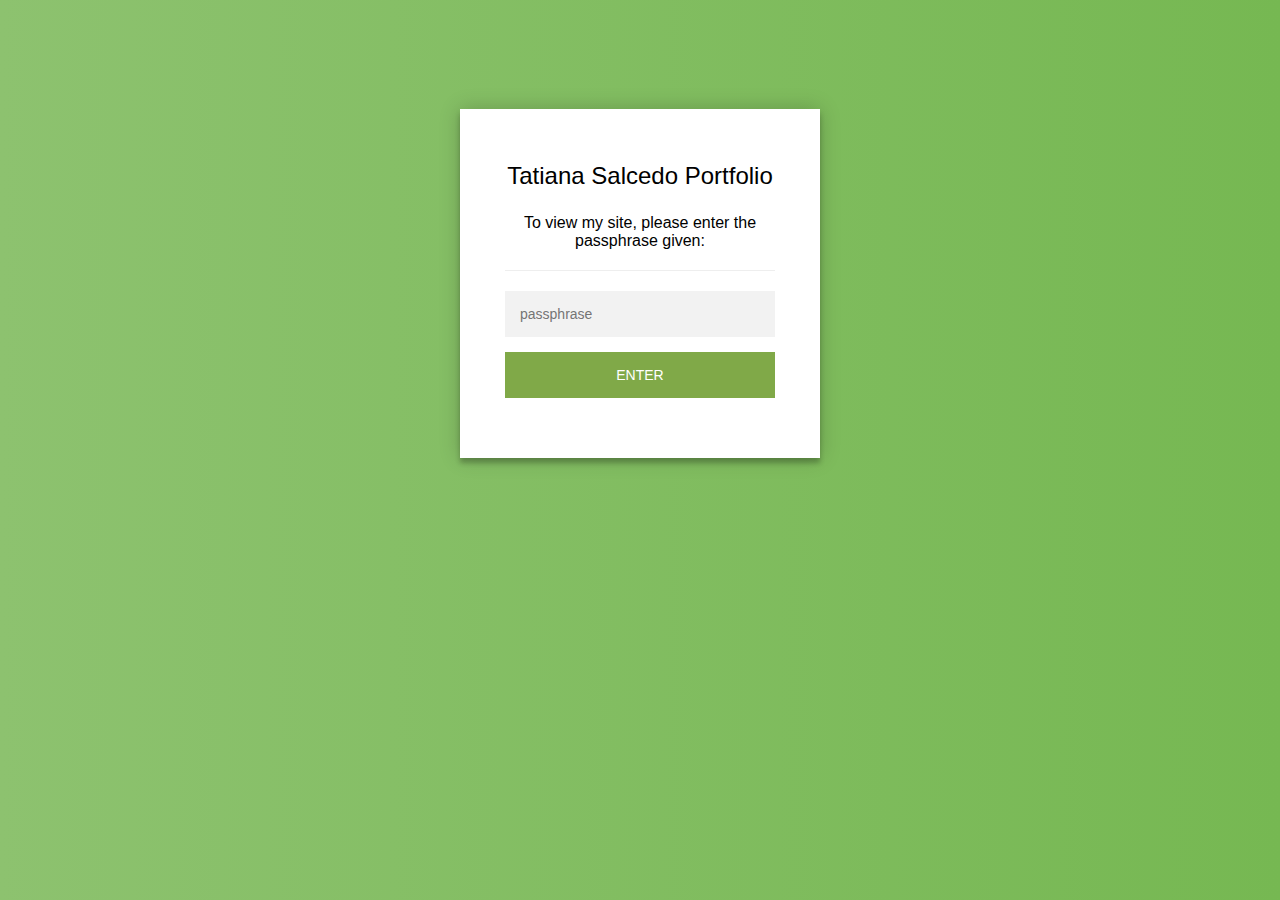
==== commit 9774d4bb: "Update index.html" ====
--- a/index.html
+++ b/index.html
@@ -62,7 +62,7 @@
         }
 
         .staticrypt-form .staticrypt-decrypt-button:hover, .staticrypt-form .staticrypt-decrypt-button:active, .staticrypt-form .staticrypt-decrypt-button:focus {
-            background: #75be12;
+            background: #80a948;
         }
 
         .staticrypt-html {
@@ -90,26 +90,7 @@
             font-size: 1.5em;
         }
 
-        .staticrypt-footer {
-            position: fixed;
-            height: 20px;
-            font-size: 16px;
-            padding: 2px;
-            bottom: 0;
-            left: 0;
-            right: 0;
-            margin-bottom: 0;
-        }
-
-        .staticrypt-footer p {
-            margin: 2px;
-            text-align: center;
-            float: right;
-        }
-
-        .staticrypt-footer a {
-            text-decoration: none;
-        }
+     
     </style>
 </head>
 
@@ -131,7 +112,7 @@
                    placeholder="passphrase"
                    autofocus/>
 
-            <input type="submit" class="staticrypt-decrypt-button" value="DECRYPT"/>
+            <input type="submit" class="staticrypt-decrypt-button" value="ENTER"/>
         </form>
     </div>
 
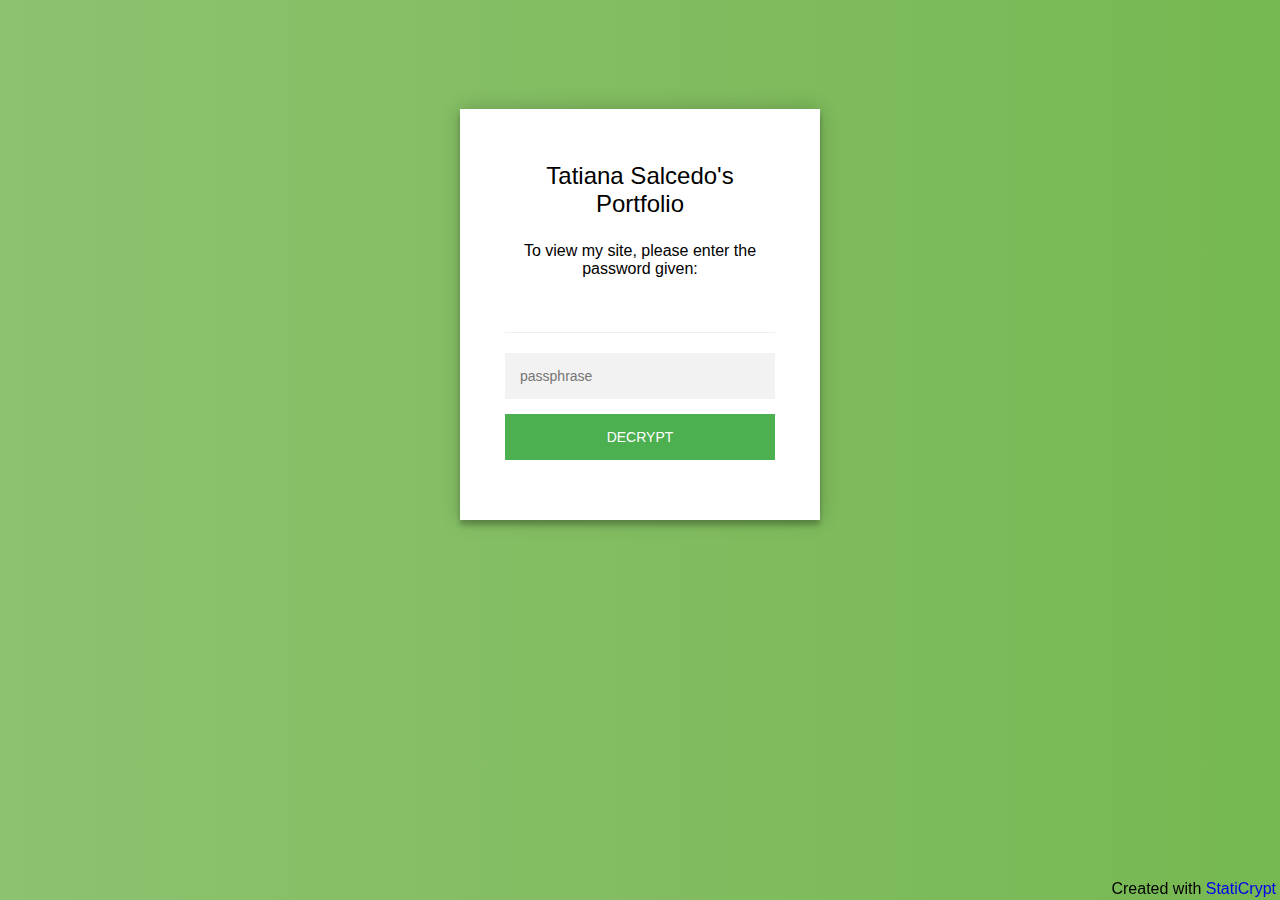
==== commit f4c6b078: "Add files via upload" ====
--- a/index.html
+++ b/index.html
@@ -2,7 +2,7 @@
 <html class="staticrypt-html">
 <head>
     <meta charset="utf-8">
-    <title>Tatiana Salcedo Portfolio</title>
+    <title>Tatiana Salcedo's Portfolio</title>
     <meta name="viewport" content="width=device-width, initial-scale=1">
 
     <!-- do not cache this page -->
@@ -52,7 +52,7 @@
         .staticrypt-form .staticrypt-decrypt-button {
             text-transform: uppercase;
             outline: 0;
-            background: #80a948;
+            background: #4CAF50;
             width: 100%;
             border: 0;
             padding: 15px;
@@ -62,7 +62,7 @@
         }
 
         .staticrypt-form .staticrypt-decrypt-button:hover, .staticrypt-form .staticrypt-decrypt-button:active, .staticrypt-form .staticrypt-decrypt-button:focus {
-            background: #80a948;
+            background: #43A047;
         }
 
         .staticrypt-html {
@@ -90,7 +90,26 @@
             font-size: 1.5em;
         }
 
-     
+        .staticrypt-footer {
+            position: fixed;
+            height: 20px;
+            font-size: 16px;
+            padding: 2px;
+            bottom: 0;
+            left: 0;
+            right: 0;
+            margin-bottom: 0;
+        }
+
+        .staticrypt-footer p {
+            margin: 2px;
+            text-align: center;
+            float: right;
+        }
+
+        .staticrypt-footer a {
+            text-decoration: none;
+        }
     </style>
 </head>
 
@@ -98,8 +117,10 @@
 <div class="staticrypt-page">
     <div class="staticrypt-form">
         <div class="staticrypt-instructions">
-            <p class="staticrypt-title">Tatiana Salcedo Portfolio</p>
-            <p><p>To view my site, please enter the passphrase given:</p>
+            <p class="staticrypt-title">Tatiana Salcedo's Portfolio</p>
+            <p><p>To view my site, please enter the password&nbsp;given:</p>
+
+<p>&nbsp;</p>
 </p>
         </div>
 
@@ -112,11 +133,14 @@
                    placeholder="passphrase"
                    autofocus/>
 
-            <input type="submit" class="staticrypt-decrypt-button" value="ENTER"/>
+            <input type="submit" class="staticrypt-decrypt-button" value="DECRYPT"/>
         </form>
     </div>
 
 </div>
+<footer class="staticrypt-footer">
+    <p class="pull-right">Created with <a href="https://robinmoisson.github.io/staticrypt">StatiCrypt</a></p>
+</footer>
 
 
 <script>!function(t,r){"object"==typeof exports?module.exports=exports=r():"function"==typeof define&&define.amd?define([],r):t.CryptoJS=r()}(this,function(){var t=t||function(t,r){var e=Object.create||function(){function t(){}return function(r){var e;return t.prototype=r,e=new t,t.prototype=null,e}}(),i={},n=i.lib={},o=n.Base=function(){return{extend:function(t){var r=e(this);return t&&r.mixIn(t),r.hasOwnProperty("init")&&this.init!==r.init||(r.init=function(){r.$super.init.apply(this,arguments)}),r.init.prototype=r,r.$super=this,r},create:function(){var t=this.extend();return t.init.apply(t,arguments),t},init:function(){},mixIn:function(t){for(var r in t)t.hasOwnProperty(r)&&(this[r]=t[r]);t.hasOwnProperty("toString")&&(this.toString=t.toString)},clone:function(){return this.init.prototype.extend(this)}}}(),s=n.WordArray=o.extend({init:function(t,e){t=this.words=t||[],e!=r?this.sigBytes=e:this.sigBytes=4*t.length},toString:function(t){return(t||c).stringify(this)},concat:function(t){var r=this.words,e=t.words,i=this.sigBytes,n=t.sigBytes;if(this.clamp(),i%4)for(var o=0;o<n;o++){var s=e[o>>>2]>>>24-o%4*8&255;r[i+o>>>2]|=s<<24-(i+o)%4*8}else for(var o=0;o<n;o+=4)r[i+o>>>2]=e[o>>>2];return this.sigBytes+=n,this},clamp:function(){var r=this.words,e=this.sigBytes;r[e>>>2]&=4294967295<<32-e%4*8,r.length=t.ceil(e/4)},clone:function(){var t=o.clone.call(this);return t.words=this.words.slice(0),t},random:function(r){for(var e,i=[],n=function(r){var r=r,e=987654321,i=4294967295;return function(){e=36969*(65535&e)+(e>>16)&i,r=18e3*(65535&r)+(r>>16)&i;var n=(e<<16)+r&i;return n/=4294967296,n+=.5,n*(t.random()>.5?1:-1)}},o=0;o<r;o+=4){var a=n(4294967296*(e||t.random()));e=987654071*a(),i.push(4294967296*a()|0)}return new s.init(i,r)}}),a=i.enc={},c=a.Hex={stringify:function(t){for(var r=t.words,e=t.sigBytes,i=[],n=0;n<e;n++){var o=r[n>>>2]>>>24-n%4*8&255;i.push((o>>>4).toString(16)),i.push((15&o).toString(16))}return i.join("")},parse:function(t){for(var r=t.length,e=[],i=0;i<r;i+=2)e[i>>>3]|=parseInt(t.substr(i,2),16)<<24-i%8*4;return new s.init(e,r/2)}},h=a.Latin1={stringify:function(t){for(var r=t.words,e=t.sigBytes,i=[],n=0;n<e;n++){var o=r[n>>>2]>>>24-n%4*8&255;i.push(String.fromCharCode(o))}return i.join("")},parse:function(t){for(var r=t.length,e=[],i=0;i<r;i++)e[i>>>2]|=(255&t.charCodeAt(i))<<24-i%4*8;return new s.init(e,r)}},l=a.Utf8={stringify:function(t){try{return decodeURIComponent(escape(h.stringify(t)))}catch(t){throw new Error("Malformed UTF-8 data")}},parse:function(t){return h.parse(unescape(encodeURIComponent(t)))}},f=n.BufferedBlockAlgorithm=o.extend({reset:function(){this._data=new s.init,this._nDataBytes=0},_append:function(t){"string"==typeof t&&(t=l.parse(t)),this._data.concat(t),this._nDataBytes+=t.sigBytes},_process:function(r){var e=this._data,i=e.words,n=e.sigBytes,o=this.blockSize,a=4*o,c=n/a;c=r?t.ceil(c):t.max((0|c)-this._minBufferSize,0);var h=c*o,l=t.min(4*h,n);if(h){for(var f=0;f<h;f+=o)this._doProcessBlock(i,f);var u=i.splice(0,h);e.sigBytes-=l}return new s.init(u,l)},clone:function(){var t=o.clone.call(this);return t._data=this._data.clone(),t},_minBufferSize:0}),u=(n.Hasher=f.extend({cfg:o.extend(),init:function(t){this.cfg=this.cfg.extend(t),this.reset()},reset:function(){f.reset.call(this),this._doReset()},update:function(t){return this._append(t),this._process(),this},finalize:function(t){t&&this._append(t);var r=this._doFinalize();return r},blockSize:16,_createHelper:function(t){return function(r,e){return new t.init(e).finalize(r)}},_createHmacHelper:function(t){return function(r,e){return new u.HMAC.init(t,e).finalize(r)}}}),i.algo={});return i}(Math);return function(){function r(t,r,e){for(var i=[],o=0,s=0;s<r;s++)if(s%4){var a=e[t.charCodeAt(s-1)]<<s%4*2,c=e[t.charCodeAt(s)]>>>6-s%4*2;i[o>>>2]|=(a|c)<<24-o%4*8,o++}return n.create(i,o)}var e=t,i=e.lib,n=i.WordArray,o=e.enc;o.Base64={stringify:function(t){var r=t.words,e=t.sigBytes,i=this._map;t.clamp();for(var n=[],o=0;o<e;o+=3)for(var s=r[o>>>2]>>>24-o%4*8&255,a=r[o+1>>>2]>>>24-(o+1)%4*8&255,c=r[o+2>>>2]>>>24-(o+2)%4*8&255,h=s<<16|a<<8|c,l=0;l<4&&o+.75*l<e;l++)n.push(i.charAt(h>>>6*(3-l)&63));var f=i.charAt(64);if(f)for(;n.length%4;)n.push(f);return n.join("")},parse:function(t){var e=t.length,i=this._map,n=this._reverseMap;if(!n){n=this._reverseMap=[];for(var o=0;o<i.length;o++)n[i.charCodeAt(o)]=o}var s=i.charAt(64);if(s){var a=t.indexOf(s);a!==-1&&(e=a)}return r(t,e,n)},_map:"ABCDEFGHIJKLMNOPQRSTUVWXYZabcdefghijklmnopqrstuvwxyz0123456789+/="}}(),function(r){function e(t,r,e,i,n,o,s){var a=t+(r&e|~r&i)+n+s;return(a<<o|a>>>32-o)+r}function i(t,r,e,i,n,o,s){var a=t+(r&i|e&~i)+n+s;return(a<<o|a>>>32-o)+r}function n(t,r,e,i,n,o,s){var a=t+(r^e^i)+n+s;return(a<<o|a>>>32-o)+r}function o(t,r,e,i,n,o,s){var a=t+(e^(r|~i))+n+s;return(a<<o|a>>>32-o)+r}var s=t,a=s.lib,c=a.WordArray,h=a.Hasher,l=s.algo,f=[];!function(){for(var t=0;t<64;t++)f[t]=4294967296*r.abs(r.sin(t+1))|0}();var u=l.MD5=h.extend({_doReset:function(){this._hash=new c.init([1732584193,4023233417,2562383102,271733878])},_doProcessBlock:function(t,r){for(var s=0;s<16;s++){var a=r+s,c=t[a];t[a]=16711935&(c<<8|c>>>24)|4278255360&(c<<24|c>>>8)}var h=this._hash.words,l=t[r+0],u=t[r+1],d=t[r+2],v=t[r+3],p=t[r+4],_=t[r+5],y=t[r+6],g=t[r+7],B=t[r+8],w=t[r+9],k=t[r+10],S=t[r+11],m=t[r+12],x=t[r+13],b=t[r+14],H=t[r+15],z=h[0],A=h[1],C=h[2],D=h[3];z=e(z,A,C,D,l,7,f[0]),D=e(D,z,A,C,u,12,f[1]),C=e(C,D,z,A,d,17,f[2]),A=e(A,C,D,z,v,22,f[3]),z=e(z,A,C,D,p,7,f[4]),D=e(D,z,A,C,_,12,f[5]),C=e(C,D,z,A,y,17,f[6]),A=e(A,C,D,z,g,22,f[7]),z=e(z,A,C,D,B,7,f[8]),D=e(D,z,A,C,w,12,f[9]),C=e(C,D,z,A,k,17,f[10]),A=e(A,C,D,z,S,22,f[11]),z=e(z,A,C,D,m,7,f[12]),D=e(D,z,A,C,x,12,f[13]),C=e(C,D,z,A,b,17,f[14]),A=e(A,C,D,z,H,22,f[15]),z=i(z,A,C,D,u,5,f[16]),D=i(D,z,A,C,y,9,f[17]),C=i(C,D,z,A,S,14,f[18]),A=i(A,C,D,z,l,20,f[19]),z=i(z,A,C,D,_,5,f[20]),D=i(D,z,A,C,k,9,f[21]),C=i(C,D,z,A,H,14,f[22]),A=i(A,C,D,z,p,20,f[23]),z=i(z,A,C,D,w,5,f[24]),D=i(D,z,A,C,b,9,f[25]),C=i(C,D,z,A,v,14,f[26]),A=i(A,C,D,z,B,20,f[27]),z=i(z,A,C,D,x,5,f[28]),D=i(D,z,A,C,d,9,f[29]),C=i(C,D,z,A,g,14,f[30]),A=i(A,C,D,z,m,20,f[31]),z=n(z,A,C,D,_,4,f[32]),D=n(D,z,A,C,B,11,f[33]),C=n(C,D,z,A,S,16,f[34]),A=n(A,C,D,z,b,23,f[35]),z=n(z,A,C,D,u,4,f[36]),D=n(D,z,A,C,p,11,f[37]),C=n(C,D,z,A,g,16,f[38]),A=n(A,C,D,z,k,23,f[39]),z=n(z,A,C,D,x,4,f[40]),D=n(D,z,A,C,l,11,f[41]),C=n(C,D,z,A,v,16,f[42]),A=n(A,C,D,z,y,23,f[43]),z=n(z,A,C,D,w,4,f[44]),D=n(D,z,A,C,m,11,f[45]),C=n(C,D,z,A,H,16,f[46]),A=n(A,C,D,z,d,23,f[47]),z=o(z,A,C,D,l,6,f[48]),D=o(D,z,A,C,g,10,f[49]),C=o(C,D,z,A,b,15,f[50]),A=o(A,C,D,z,_,21,f[51]),z=o(z,A,C,D,m,6,f[52]),D=o(D,z,A,C,v,10,f[53]),C=o(C,D,z,A,k,15,f[54]),A=o(A,C,D,z,u,21,f[55]),z=o(z,A,C,D,B,6,f[56]),D=o(D,z,A,C,H,10,f[57]),C=o(C,D,z,A,y,15,f[58]),A=o(A,C,D,z,x,21,f[59]),z=o(z,A,C,D,p,6,f[60]),D=o(D,z,A,C,S,10,f[61]),C=o(C,D,z,A,d,15,f[62]),A=o(A,C,D,z,w,21,f[63]),h[0]=h[0]+z|0,h[1]=h[1]+A|0,h[2]=h[2]+C|0,h[3]=h[3]+D|0},_doFinalize:function(){var t=this._data,e=t.words,i=8*this._nDataBytes,n=8*t.sigBytes;e[n>>>5]|=128<<24-n%32;var o=r.floor(i/4294967296),s=i;e[(n+64>>>9<<4)+15]=16711935&(o<<8|o>>>24)|4278255360&(o<<24|o>>>8),e[(n+64>>>9<<4)+14]=16711935&(s<<8|s>>>24)|4278255360&(s<<24|s>>>8),t.sigBytes=4*(e.length+1),this._process();for(var a=this._hash,c=a.words,h=0;h<4;h++){var l=c[h];c[h]=16711935&(l<<8|l>>>24)|4278255360&(l<<24|l>>>8)}return a},clone:function(){var t=h.clone.call(this);return t._hash=this._hash.clone(),t}});s.MD5=h._createHelper(u),s.HmacMD5=h._createHmacHelper(u)}(Math),function(){var r=t,e=r.lib,i=e.WordArray,n=e.Hasher,o=r.algo,s=[],a=o.SHA1=n.extend({_doReset:function(){this._hash=new i.init([1732584193,4023233417,2562383102,271733878,3285377520])},_doProcessBlock:function(t,r){for(var e=this._hash.words,i=e[0],n=e[1],o=e[2],a=e[3],c=e[4],h=0;h<80;h++){if(h<16)s[h]=0|t[r+h];else{var l=s[h-3]^s[h-8]^s[h-14]^s[h-16];s[h]=l<<1|l>>>31}var f=(i<<5|i>>>27)+c+s[h];f+=h<20?(n&o|~n&a)+1518500249:h<40?(n^o^a)+1859775393:h<60?(n&o|n&a|o&a)-1894007588:(n^o^a)-899497514,c=a,a=o,o=n<<30|n>>>2,n=i,i=f}e[0]=e[0]+i|0,e[1]=e[1]+n|0,e[2]=e[2]+o|0,e[3]=e[3]+a|0,e[4]=e[4]+c|0},_doFinalize:function(){var t=this._data,r=t.words,e=8*this._nDataBytes,i=8*t.sigBytes;return r[i>>>5]|=128<<24-i%32,r[(i+64>>>9<<4)+14]=Math.floor(e/4294967296),r[(i+64>>>9<<4)+15]=e,t.sigBytes=4*r.length,this._process(),this._hash},clone:function(){var t=n.clone.call(this);return t._hash=this._hash.clone(),t}});r.SHA1=n._createHelper(a),r.HmacSHA1=n._createHmacHelper(a)}(),function(r){var e=t,i=e.lib,n=i.WordArray,o=i.Hasher,s=e.algo,a=[],c=[];!function(){function t(t){for(var e=r.sqrt(t),i=2;i<=e;i++)if(!(t%i))return!1;return!0}function e(t){return 4294967296*(t-(0|t))|0}for(var i=2,n=0;n<64;)t(i)&&(n<8&&(a[n]=e(r.pow(i,.5))),c[n]=e(r.pow(i,1/3)),n++),i++}();var h=[],l=s.SHA256=o.extend({_doReset:function(){this._hash=new n.init(a.slice(0))},_doProcessBlock:function(t,r){for(var e=this._hash.words,i=e[0],n=e[1],o=e[2],s=e[3],a=e[4],l=e[5],f=e[6],u=e[7],d=0;d<64;d++){if(d<16)h[d]=0|t[r+d];else{var v=h[d-15],p=(v<<25|v>>>7)^(v<<14|v>>>18)^v>>>3,_=h[d-2],y=(_<<15|_>>>17)^(_<<13|_>>>19)^_>>>10;h[d]=p+h[d-7]+y+h[d-16]}var g=a&l^~a&f,B=i&n^i&o^n&o,w=(i<<30|i>>>2)^(i<<19|i>>>13)^(i<<10|i>>>22),k=(a<<26|a>>>6)^(a<<21|a>>>11)^(a<<7|a>>>25),S=u+k+g+c[d]+h[d],m=w+B;u=f,f=l,l=a,a=s+S|0,s=o,o=n,n=i,i=S+m|0}e[0]=e[0]+i|0,e[1]=e[1]+n|0,e[2]=e[2]+o|0,e[3]=e[3]+s|0,e[4]=e[4]+a|0,e[5]=e[5]+l|0,e[6]=e[6]+f|0,e[7]=e[7]+u|0},_doFinalize:function(){var t=this._data,e=t.words,i=8*this._nDataBytes,n=8*t.sigBytes;return e[n>>>5]|=128<<24-n%32,e[(n+64>>>9<<4)+14]=r.floor(i/4294967296),e[(n+64>>>9<<4)+15]=i,t.sigBytes=4*e.length,this._process(),this._hash},clone:function(){var t=o.clone.call(this);return t._hash=this._hash.clone(),t}});e.SHA256=o._createHelper(l),e.HmacSHA256=o._createHmacHelper(l)}(Math),function(){function r(t){return t<<8&4278255360|t>>>8&16711935}var e=t,i=e.lib,n=i.WordArray,o=e.enc;o.Utf16=o.Utf16BE={stringify:function(t){for(var r=t.words,e=t.sigBytes,i=[],n=0;n<e;n+=2){var o=r[n>>>2]>>>16-n%4*8&65535;i.push(String.fromCharCode(o))}return i.join("")},parse:function(t){for(var r=t.length,e=[],i=0;i<r;i++)e[i>>>1]|=t.charCodeAt(i)<<16-i%2*16;return n.create(e,2*r)}};o.Utf16LE={stringify:function(t){for(var e=t.words,i=t.sigBytes,n=[],o=0;o<i;o+=2){var s=r(e[o>>>2]>>>16-o%4*8&65535);n.push(String.fromCharCode(s))}return n.join("")},parse:function(t){for(var e=t.length,i=[],o=0;o<e;o++)i[o>>>1]|=r(t.charCodeAt(o)<<16-o%2*16);return n.create(i,2*e)}}}(),function(){if("function"==typeof ArrayBuffer){var r=t,e=r.lib,i=e.WordArray,n=i.init,o=i.init=function(t){if(t instanceof ArrayBuffer&&(t=new Uint8Array(t)),(t instanceof Int8Array||"undefined"!=typeof Uint8ClampedArray&&t instanceof Uint8ClampedArray||t instanceof Int16Array||t instanceof Uint16Array||t instanceof Int32Array||t instanceof Uint32Array||t instanceof Float32Array||t instanceof Float64Array)&&(t=new Uint8Array(t.buffer,t.byteOffset,t.byteLength)),t instanceof Uint8Array){for(var r=t.byteLength,e=[],i=0;i<r;i++)e[i>>>2]|=t[i]<<24-i%4*8;n.call(this,e,r)}else n.apply(this,arguments)};o.prototype=i}}(),function(r){function e(t,r,e){return t^r^e}function i(t,r,e){return t&r|~t&e}function n(t,r,e){return(t|~r)^e}function o(t,r,e){return t&e|r&~e}function s(t,r,e){return t^(r|~e)}function a(t,r){return t<<r|t>>>32-r}var c=t,h=c.lib,l=h.WordArray,f=h.Hasher,u=c.algo,d=l.create([0,1,2,3,4,5,6,7,8,9,10,11,12,13,14,15,7,4,13,1,10,6,15,3,12,0,9,5,2,14,11,8,3,10,14,4,9,15,8,1,2,7,0,6,13,11,5,12,1,9,11,10,0,8,12,4,13,3,7,15,14,5,6,2,4,0,5,9,7,12,2,10,14,1,3,8,11,6,15,13]),v=l.create([5,14,7,0,9,2,11,4,13,6,15,8,1,10,3,12,6,11,3,7,0,13,5,10,14,15,8,12,4,9,1,2,15,5,1,3,7,14,6,9,11,8,12,2,10,0,4,13,8,6,4,1,3,11,15,0,5,12,2,13,9,7,10,14,12,15,10,4,1,5,8,7,6,2,13,14,0,3,9,11]),p=l.create([11,14,15,12,5,8,7,9,11,13,14,15,6,7,9,8,7,6,8,13,11,9,7,15,7,12,15,9,11,7,13,12,11,13,6,7,14,9,13,15,14,8,13,6,5,12,7,5,11,12,14,15,14,15,9,8,9,14,5,6,8,6,5,12,9,15,5,11,6,8,13,12,5,12,13,14,11,8,5,6]),_=l.create([8,9,9,11,13,15,15,5,7,7,8,11,14,14,12,6,9,13,15,7,12,8,9,11,7,7,12,7,6,15,13,11,9,7,15,11,8,6,6,14,12,13,5,14,13,13,7,5,15,5,8,11,14,14,6,14,6,9,12,9,12,5,15,8,8,5,12,9,12,5,14,6,8,13,6,5,15,13,11,11]),y=l.create([0,1518500249,1859775393,2400959708,2840853838]),g=l.create([1352829926,1548603684,1836072691,2053994217,0]),B=u.RIPEMD160=f.extend({_doReset:function(){this._hash=l.create([1732584193,4023233417,2562383102,271733878,3285377520])},_doProcessBlock:function(t,r){for(var c=0;c<16;c++){var h=r+c,l=t[h];t[h]=16711935&(l<<8|l>>>24)|4278255360&(l<<24|l>>>8)}var f,u,B,w,k,S,m,x,b,H,z=this._hash.words,A=y.words,C=g.words,D=d.words,R=v.words,E=p.words,M=_.words;S=f=z[0],m=u=z[1],x=B=z[2],b=w=z[3],H=k=z[4];for(var F,c=0;c<80;c+=1)F=f+t[r+D[c]]|0,F+=c<16?e(u,B,w)+A[0]:c<32?i(u,B,w)+A[1]:c<48?n(u,B,w)+A[2]:c<64?o(u,B,w)+A[3]:s(u,B,w)+A[4],F|=0,F=a(F,E[c]),F=F+k|0,f=k,k=w,w=a(B,10),B=u,u=F,F=S+t[r+R[c]]|0,F+=c<16?s(m,x,b)+C[0]:c<32?o(m,x,b)+C[1]:c<48?n(m,x,b)+C[2]:c<64?i(m,x,b)+C[3]:e(m,x,b)+C[4],F|=0,F=a(F,M[c]),F=F+H|0,S=H,H=b,b=a(x,10),x=m,m=F;F=z[1]+B+b|0,z[1]=z[2]+w+H|0,z[2]=z[3]+k+S|0,z[3]=z[4]+f+m|0,z[4]=z[0]+u+x|0,z[0]=F},_doFinalize:function(){var t=this._data,r=t.words,e=8*this._nDataBytes,i=8*t.sigBytes;r[i>>>5]|=128<<24-i%32,r[(i+64>>>9<<4)+14]=16711935&(e<<8|e>>>24)|4278255360&(e<<24|e>>>8),t.sigBytes=4*(r.length+1),this._process();for(var n=this._hash,o=n.words,s=0;s<5;s++){var a=o[s];o[s]=16711935&(a<<8|a>>>24)|4278255360&(a<<24|a>>>8)}return n},clone:function(){var t=f.clone.call(this);return t._hash=this._hash.clone(),t}});c.RIPEMD160=f._createHelper(B),c.HmacRIPEMD160=f._createHmacHelper(B)}(Math),function(){var r=t,e=r.lib,i=e.Base,n=r.enc,o=n.Utf8,s=r.algo;s.HMAC=i.extend({init:function(t,r){t=this._hasher=new t.init,"string"==typeof r&&(r=o.parse(r));var e=t.blockSize,i=4*e;r.sigBytes>i&&(r=t.finalize(r)),r.clamp();for(var n=this._oKey=r.clone(),s=this._iKey=r.clone(),a=n.words,c=s.words,h=0;h<e;h++)a[h]^=1549556828,c[h]^=909522486;n.sigBytes=s.sigBytes=i,this.reset()},reset:function(){var t=this._hasher;t.reset(),t.update(this._iKey)},update:function(t){return this._hasher.update(t),this},finalize:function(t){var r=this._hasher,e=r.finalize(t);r.reset();var i=r.finalize(this._oKey.clone().concat(e));return i}})}(),function(){var r=t,e=r.lib,i=e.Base,n=e.WordArray,o=r.algo,s=o.SHA1,a=o.HMAC,c=o.PBKDF2=i.extend({cfg:i.extend({keySize:4,hasher:s,iterations:1}),init:function(t){this.cfg=this.cfg.extend(t)},compute:function(t,r){for(var e=this.cfg,i=a.create(e.hasher,t),o=n.create(),s=n.create([1]),c=o.words,h=s.words,l=e.keySize,f=e.iterations;c.length<l;){var u=i.update(r).finalize(s);i.reset();for(var d=u.words,v=d.length,p=u,_=1;_<f;_++){p=i.finalize(p),i.reset();for(var y=p.words,g=0;g<v;g++)d[g]^=y[g]}o.concat(u),h[0]++}return o.sigBytes=4*l,o}});r.PBKDF2=function(t,r,e){return c.create(e).compute(t,r)}}(),function(){var r=t,e=r.lib,i=e.Base,n=e.WordArray,o=r.algo,s=o.MD5,a=o.EvpKDF=i.extend({cfg:i.extend({keySize:4,hasher:s,iterations:1}),init:function(t){this.cfg=this.cfg.extend(t)},compute:function(t,r){for(var e=this.cfg,i=e.hasher.create(),o=n.create(),s=o.words,a=e.keySize,c=e.iterations;s.length<a;){h&&i.update(h);var h=i.update(t).finalize(r);i.reset();for(var l=1;l<c;l++)h=i.finalize(h),i.reset();o.concat(h)}return o.sigBytes=4*a,o}});r.EvpKDF=function(t,r,e){return a.create(e).compute(t,r)}}(),function(){var r=t,e=r.lib,i=e.WordArray,n=r.algo,o=n.SHA256,s=n.SHA224=o.extend({_doReset:function(){this._hash=new i.init([3238371032,914150663,812702999,4144912697,4290775857,1750603025,1694076839,3204075428])},_doFinalize:function(){var t=o._doFinalize.call(this);return t.sigBytes-=4,t}});r.SHA224=o._createHelper(s),r.HmacSHA224=o._createHmacHelper(s)}(),function(r){var e=t,i=e.lib,n=i.Base,o=i.WordArray,s=e.x64={};s.Word=n.extend({init:function(t,r){this.high=t,this.low=r}}),s.WordArray=n.extend({init:function(t,e){t=this.words=t||[],e!=r?this.sigBytes=e:this.sigBytes=8*t.length},toX32:function(){for(var t=this.words,r=t.length,e=[],i=0;i<r;i++){var n=t[i];e.push(n.high),e.push(n.low)}return o.create(e,this.sigBytes)},clone:function(){for(var t=n.clone.call(this),r=t.words=this.words.slice(0),e=r.length,i=0;i<e;i++)r[i]=r[i].clone();return t}})}(),function(r){var e=t,i=e.lib,n=i.WordArray,o=i.Hasher,s=e.x64,a=s.Word,c=e.algo,h=[],l=[],f=[];!function(){for(var t=1,r=0,e=0;e<24;e++){h[t+5*r]=(e+1)*(e+2)/2%64;var i=r%5,n=(2*t+3*r)%5;t=i,r=n}for(var t=0;t<5;t++)for(var r=0;r<5;r++)l[t+5*r]=r+(2*t+3*r)%5*5;for(var o=1,s=0;s<24;s++){for(var c=0,u=0,d=0;d<7;d++){if(1&o){var v=(1<<d)-1;v<32?u^=1<<v:c^=1<<v-32}128&o?o=o<<1^113:o<<=1}f[s]=a.create(c,u)}}();var u=[];!function(){for(var t=0;t<25;t++)u[t]=a.create()}();var d=c.SHA3=o.extend({cfg:o.cfg.extend({outputLength:512}),_doReset:function(){for(var t=this._state=[],r=0;r<25;r++)t[r]=new a.init;this.blockSize=(1600-2*this.cfg.outputLength)/32},_doProcessBlock:function(t,r){for(var e=this._state,i=this.blockSize/2,n=0;n<i;n++){var o=t[r+2*n],s=t[r+2*n+1];o=16711935&(o<<8|o>>>24)|4278255360&(o<<24|o>>>8),s=16711935&(s<<8|s>>>24)|4278255360&(s<<24|s>>>8);var a=e[n];a.high^=s,a.low^=o}for(var c=0;c<24;c++){for(var d=0;d<5;d++){for(var v=0,p=0,_=0;_<5;_++){var a=e[d+5*_];v^=a.high,p^=a.low}var y=u[d];y.high=v,y.low=p}for(var d=0;d<5;d++)for(var g=u[(d+4)%5],B=u[(d+1)%5],w=B.high,k=B.low,v=g.high^(w<<1|k>>>31),p=g.low^(k<<1|w>>>31),_=0;_<5;_++){var a=e[d+5*_];a.high^=v,a.low^=p}for(var S=1;S<25;S++){var a=e[S],m=a.high,x=a.low,b=h[S];if(b<32)var v=m<<b|x>>>32-b,p=x<<b|m>>>32-b;else var v=x<<b-32|m>>>64-b,p=m<<b-32|x>>>64-b;var H=u[l[S]];H.high=v,H.low=p}var z=u[0],A=e[0];z.high=A.high,z.low=A.low;for(var d=0;d<5;d++)for(var _=0;_<5;_++){var S=d+5*_,a=e[S],C=u[S],D=u[(d+1)%5+5*_],R=u[(d+2)%5+5*_];a.high=C.high^~D.high&R.high,a.low=C.low^~D.low&R.low}var a=e[0],E=f[c];a.high^=E.high,a.low^=E.low}},_doFinalize:function(){var t=this._data,e=t.words,i=(8*this._nDataBytes,8*t.sigBytes),o=32*this.blockSize;e[i>>>5]|=1<<24-i%32,e[(r.ceil((i+1)/o)*o>>>5)-1]|=128,t.sigBytes=4*e.length,this._process();for(var s=this._state,a=this.cfg.outputLength/8,c=a/8,h=[],l=0;l<c;l++){var f=s[l],u=f.high,d=f.low;u=16711935&(u<<8|u>>>24)|4278255360&(u<<24|u>>>8),d=16711935&(d<<8|d>>>24)|4278255360&(d<<24|d>>>8),h.push(d),h.push(u)}return new n.init(h,a)},clone:function(){for(var t=o.clone.call(this),r=t._state=this._state.slice(0),e=0;e<25;e++)r[e]=r[e].clone();return t}});e.SHA3=o._createHelper(d),e.HmacSHA3=o._createHmacHelper(d)}(Math),function(){function r(){return s.create.apply(s,arguments)}var e=t,i=e.lib,n=i.Hasher,o=e.x64,s=o.Word,a=o.WordArray,c=e.algo,h=[r(1116352408,3609767458),r(1899447441,602891725),r(3049323471,3964484399),r(3921009573,2173295548),r(961987163,4081628472),r(1508970993,3053834265),r(2453635748,2937671579),r(2870763221,3664609560),r(3624381080,2734883394),r(310598401,1164996542),r(607225278,1323610764),r(1426881987,3590304994),r(1925078388,4068182383),r(2162078206,991336113),r(2614888103,633803317),r(3248222580,3479774868),r(3835390401,2666613458),r(4022224774,944711139),r(264347078,2341262773),r(604807628,2007800933),r(770255983,1495990901),r(1249150122,1856431235),r(1555081692,3175218132),r(1996064986,2198950837),r(2554220882,3999719339),r(2821834349,766784016),r(2952996808,2566594879),r(3210313671,3203337956),r(3336571891,1034457026),r(3584528711,2466948901),r(113926993,3758326383),r(338241895,168717936),r(666307205,1188179964),r(773529912,1546045734),r(1294757372,1522805485),r(1396182291,2643833823),r(1695183700,2343527390),r(1986661051,1014477480),r(2177026350,1206759142),r(2456956037,344077627),r(2730485921,1290863460),r(2820302411,3158454273),r(3259730800,3505952657),r(3345764771,106217008),r(3516065817,3606008344),r(3600352804,1432725776),r(4094571909,1467031594),r(275423344,851169720),r(430227734,3100823752),r(506948616,1363258195),r(659060556,3750685593),r(883997877,3785050280),r(958139571,3318307427),r(1322822218,3812723403),r(1537002063,2003034995),r(1747873779,3602036899),r(1955562222,1575990012),r(2024104815,1125592928),r(2227730452,2716904306),r(2361852424,442776044),r(2428436474,593698344),r(2756734187,3733110249),r(3204031479,2999351573),r(3329325298,3815920427),r(3391569614,3928383900),r(3515267271,566280711),r(3940187606,3454069534),r(4118630271,4000239992),r(116418474,1914138554),r(174292421,2731055270),r(289380356,3203993006),r(460393269,320620315),r(685471733,587496836),r(852142971,1086792851),r(1017036298,365543100),r(1126000580,2618297676),r(1288033470,3409855158),r(1501505948,4234509866),r(1607167915,987167468),r(1816402316,1246189591)],l=[];!function(){for(var t=0;t<80;t++)l[t]=r()}();var f=c.SHA512=n.extend({_doReset:function(){this._hash=new a.init([new s.init(1779033703,4089235720),new s.init(3144134277,2227873595),new s.init(1013904242,4271175723),new s.init(2773480762,1595750129),new s.init(1359893119,2917565137),new s.init(2600822924,725511199),new s.init(528734635,4215389547),new s.init(1541459225,327033209)])},_doProcessBlock:function(t,r){for(var e=this._hash.words,i=e[0],n=e[1],o=e[2],s=e[3],a=e[4],c=e[5],f=e[6],u=e[7],d=i.high,v=i.low,p=n.high,_=n.low,y=o.high,g=o.low,B=s.high,w=s.low,k=a.high,S=a.low,m=c.high,x=c.low,b=f.high,H=f.low,z=u.high,A=u.low,C=d,D=v,R=p,E=_,M=y,F=g,P=B,W=w,O=k,U=S,I=m,K=x,X=b,L=H,j=z,N=A,T=0;T<80;T++){var Z=l[T];if(T<16)var q=Z.high=0|t[r+2*T],G=Z.low=0|t[r+2*T+1];else{var J=l[T-15],$=J.high,Q=J.low,V=($>>>1|Q<<31)^($>>>8|Q<<24)^$>>>7,Y=(Q>>>1|$<<31)^(Q>>>8|$<<24)^(Q>>>7|$<<25),tt=l[T-2],rt=tt.high,et=tt.low,it=(rt>>>19|et<<13)^(rt<<3|et>>>29)^rt>>>6,nt=(et>>>19|rt<<13)^(et<<3|rt>>>29)^(et>>>6|rt<<26),ot=l[T-7],st=ot.high,at=ot.low,ct=l[T-16],ht=ct.high,lt=ct.low,G=Y+at,q=V+st+(G>>>0<Y>>>0?1:0),G=G+nt,q=q+it+(G>>>0<nt>>>0?1:0),G=G+lt,q=q+ht+(G>>>0<lt>>>0?1:0);Z.high=q,Z.low=G}var ft=O&I^~O&X,ut=U&K^~U&L,dt=C&R^C&M^R&M,vt=D&E^D&F^E&F,pt=(C>>>28|D<<4)^(C<<30|D>>>2)^(C<<25|D>>>7),_t=(D>>>28|C<<4)^(D<<30|C>>>2)^(D<<25|C>>>7),yt=(O>>>14|U<<18)^(O>>>18|U<<14)^(O<<23|U>>>9),gt=(U>>>14|O<<18)^(U>>>18|O<<14)^(U<<23|O>>>9),Bt=h[T],wt=Bt.high,kt=Bt.low,St=N+gt,mt=j+yt+(St>>>0<N>>>0?1:0),St=St+ut,mt=mt+ft+(St>>>0<ut>>>0?1:0),St=St+kt,mt=mt+wt+(St>>>0<kt>>>0?1:0),St=St+G,mt=mt+q+(St>>>0<G>>>0?1:0),xt=_t+vt,bt=pt+dt+(xt>>>0<_t>>>0?1:0);j=X,N=L,X=I,L=K,I=O,K=U,U=W+St|0,O=P+mt+(U>>>0<W>>>0?1:0)|0,P=M,W=F,M=R,F=E,R=C,E=D,D=St+xt|0,C=mt+bt+(D>>>0<St>>>0?1:0)|0}v=i.low=v+D,i.high=d+C+(v>>>0<D>>>0?1:0),_=n.low=_+E,n.high=p+R+(_>>>0<E>>>0?1:0),g=o.low=g+F,o.high=y+M+(g>>>0<F>>>0?1:0),w=s.low=w+W,s.high=B+P+(w>>>0<W>>>0?1:0),S=a.low=S+U,a.high=k+O+(S>>>0<U>>>0?1:0),x=c.low=x+K,c.high=m+I+(x>>>0<K>>>0?1:0),H=f.low=H+L,f.high=b+X+(H>>>0<L>>>0?1:0),A=u.low=A+N,u.high=z+j+(A>>>0<N>>>0?1:0)},_doFinalize:function(){var t=this._data,r=t.words,e=8*this._nDataBytes,i=8*t.sigBytes;r[i>>>5]|=128<<24-i%32,r[(i+128>>>10<<5)+30]=Math.floor(e/4294967296),r[(i+128>>>10<<5)+31]=e,t.sigBytes=4*r.length,this._process();var n=this._hash.toX32();return n},clone:function(){var t=n.clone.call(this);return t._hash=this._hash.clone(),t},blockSize:32});e.SHA512=n._createHelper(f),e.HmacSHA512=n._createHmacHelper(f)}(),function(){var r=t,e=r.x64,i=e.Word,n=e.WordArray,o=r.algo,s=o.SHA512,a=o.SHA384=s.extend({_doReset:function(){this._hash=new n.init([new i.init(3418070365,3238371032),new i.init(1654270250,914150663),new i.init(2438529370,812702999),new i.init(355462360,4144912697),new i.init(1731405415,4290775857),new i.init(2394180231,1750603025),new i.init(3675008525,1694076839),new i.init(1203062813,3204075428)])},_doFinalize:function(){var t=s._doFinalize.call(this);return t.sigBytes-=16,t}});r.SHA384=s._createHelper(a),r.HmacSHA384=s._createHmacHelper(a)}(),t.lib.Cipher||function(r){var e=t,i=e.lib,n=i.Base,o=i.WordArray,s=i.BufferedBlockAlgorithm,a=e.enc,c=(a.Utf8,a.Base64),h=e.algo,l=h.EvpKDF,f=i.Cipher=s.extend({cfg:n.extend(),createEncryptor:function(t,r){return this.create(this._ENC_XFORM_MODE,t,r)},createDecryptor:function(t,r){return this.create(this._DEC_XFORM_MODE,t,r)},init:function(t,r,e){this.cfg=this.cfg.extend(e),this._xformMode=t,this._key=r,this.reset()},reset:function(){s.reset.call(this),this._doReset()},process:function(t){return this._append(t),this._process()},finalize:function(t){t&&this._append(t);var r=this._doFinalize();return r},keySize:4,ivSize:4,_ENC_XFORM_MODE:1,_DEC_XFORM_MODE:2,_createHelper:function(){function t(t){return"string"==typeof t?m:w}return function(r){return{encrypt:function(e,i,n){return t(i).encrypt(r,e,i,n)},decrypt:function(e,i,n){return t(i).decrypt(r,e,i,n)}}}}()}),u=(i.StreamCipher=f.extend({_doFinalize:function(){var t=this._process(!0);return t},blockSize:1}),e.mode={}),d=i.BlockCipherMode=n.extend({createEncryptor:function(t,r){return this.Encryptor.create(t,r)},createDecryptor:function(t,r){return this.Decryptor.create(t,r)},init:function(t,r){this._cipher=t,this._iv=r}}),v=u.CBC=function(){function t(t,e,i){var n=this._iv;if(n){var o=n;this._iv=r}else var o=this._prevBlock;for(var s=0;s<i;s++)t[e+s]^=o[s]}var e=d.extend();return e.Encryptor=e.extend({processBlock:function(r,e){var i=this._cipher,n=i.blockSize;t.call(this,r,e,n),i.encryptBlock(r,e),this._prevBlock=r.slice(e,e+n)}}),e.Decryptor=e.extend({processBlock:function(r,e){var i=this._cipher,n=i.blockSize,o=r.slice(e,e+n);i.decryptBlock(r,e),t.call(this,r,e,n),this._prevBlock=o}}),e}(),p=e.pad={},_=p.Pkcs7={pad:function(t,r){for(var e=4*r,i=e-t.sigBytes%e,n=i<<24|i<<16|i<<8|i,s=[],a=0;a<i;a+=4)s.push(n);var c=o.create(s,i);t.concat(c)},unpad:function(t){var r=255&t.words[t.sigBytes-1>>>2];t.sigBytes-=r}},y=(i.BlockCipher=f.extend({cfg:f.cfg.extend({mode:v,padding:_}),reset:function(){f.reset.call(this);var t=this.cfg,r=t.iv,e=t.mode;if(this._xformMode==this._ENC_XFORM_MODE)var i=e.createEncryptor;else{var i=e.createDecryptor;this._minBufferSize=1}this._mode&&this._mode.__creator==i?this._mode.init(this,r&&r.words):(this._mode=i.call(e,this,r&&r.words),this._mode.__creator=i)},_doProcessBlock:function(t,r){this._mode.processBlock(t,r)},_doFinalize:function(){var t=this.cfg.padding;if(this._xformMode==this._ENC_XFORM_MODE){t.pad(this._data,this.blockSize);var r=this._process(!0)}else{var r=this._process(!0);t.unpad(r)}return r},blockSize:4}),i.CipherParams=n.extend({init:function(t){this.mixIn(t)},toString:function(t){return(t||this.formatter).stringify(this)}})),g=e.format={},B=g.OpenSSL={stringify:function(t){var r=t.ciphertext,e=t.salt;if(e)var i=o.create([1398893684,1701076831]).concat(e).concat(r);else var i=r;return i.toString(c)},parse:function(t){var r=c.parse(t),e=r.words;if(1398893684==e[0]&&1701076831==e[1]){var i=o.create(e.slice(2,4));e.splice(0,4),r.sigBytes-=16}return y.create({ciphertext:r,salt:i})}},w=i.SerializableCipher=n.extend({cfg:n.extend({format:B}),encrypt:function(t,r,e,i){i=this.cfg.extend(i);var n=t.createEncryptor(e,i),o=n.finalize(r),s=n.cfg;return y.create({ciphertext:o,key:e,iv:s.iv,algorithm:t,mode:s.mode,padding:s.padding,blockSize:t.blockSize,formatter:i.format})},decrypt:function(t,r,e,i){i=this.cfg.extend(i),r=this._parse(r,i.format);var n=t.createDecryptor(e,i).finalize(r.ciphertext);return n},_parse:function(t,r){return"string"==typeof t?r.parse(t,this):t}}),k=e.kdf={},S=k.OpenSSL={execute:function(t,r,e,i){i||(i=o.random(8));var n=l.create({keySize:r+e}).compute(t,i),s=o.create(n.words.slice(r),4*e);return n.sigBytes=4*r,y.create({key:n,iv:s,salt:i})}},m=i.PasswordBasedCipher=w.extend({cfg:w.cfg.extend({kdf:S}),encrypt:function(t,r,e,i){i=this.cfg.extend(i);var n=i.kdf.execute(e,t.keySize,t.ivSize);i.iv=n.iv;var o=w.encrypt.call(this,t,r,n.key,i);return o.mixIn(n),o},decrypt:function(t,r,e,i){i=this.cfg.extend(i),r=this._parse(r,i.format);var n=i.kdf.execute(e,t.keySize,t.ivSize,r.salt);i.iv=n.iv;var o=w.decrypt.call(this,t,r,n.key,i);return o}})}(),t.mode.CFB=function(){function r(t,r,e,i){var n=this._iv;if(n){var o=n.slice(0);this._iv=void 0}else var o=this._prevBlock;i.encryptBlock(o,0);for(var s=0;s<e;s++)t[r+s]^=o[s]}var e=t.lib.BlockCipherMode.extend();return e.Encryptor=e.extend({processBlock:function(t,e){var i=this._cipher,n=i.blockSize;r.call(this,t,e,n,i),this._prevBlock=t.slice(e,e+n)}}),e.Decryptor=e.extend({processBlock:function(t,e){var i=this._cipher,n=i.blockSize,o=t.slice(e,e+n);r.call(this,t,e,n,i),this._prevBlock=o}}),e}(),t.mode.ECB=function(){var r=t.lib.BlockCipherMode.extend();return r.Encryptor=r.extend({processBlock:function(t,r){this._cipher.encryptBlock(t,r)}}),r.Decryptor=r.extend({processBlock:function(t,r){this._cipher.decryptBlock(t,r)}}),r}(),t.pad.AnsiX923={pad:function(t,r){var e=t.sigBytes,i=4*r,n=i-e%i,o=e+n-1;t.clamp(),t.words[o>>>2]|=n<<24-o%4*8,t.sigBytes+=n},unpad:function(t){var r=255&t.words[t.sigBytes-1>>>2];t.sigBytes-=r}},t.pad.Iso10126={pad:function(r,e){var i=4*e,n=i-r.sigBytes%i;r.concat(t.lib.WordArray.random(n-1)).concat(t.lib.WordArray.create([n<<24],1))},unpad:function(t){var r=255&t.words[t.sigBytes-1>>>2];t.sigBytes-=r}},t.pad.Iso97971={pad:function(r,e){r.concat(t.lib.WordArray.create([2147483648],1)),t.pad.ZeroPadding.pad(r,e)},unpad:function(r){t.pad.ZeroPadding.unpad(r),r.sigBytes--}},t.mode.OFB=function(){var r=t.lib.BlockCipherMode.extend(),e=r.Encryptor=r.extend({processBlock:function(t,r){var e=this._cipher,i=e.blockSize,n=this._iv,o=this._keystream;n&&(o=this._keystream=n.slice(0),this._iv=void 0),e.encryptBlock(o,0);for(var s=0;s<i;s++)t[r+s]^=o[s]}});return r.Decryptor=e,r}(),t.pad.NoPadding={pad:function(){},unpad:function(){}},function(r){var e=t,i=e.lib,n=i.CipherParams,o=e.enc,s=o.Hex,a=e.format;a.Hex={stringify:function(t){return t.ciphertext.toString(s)},parse:function(t){var r=s.parse(t);return n.create({ciphertext:r})}}}(),function(){var r=t,e=r.lib,i=e.BlockCipher,n=r.algo,o=[],s=[],a=[],c=[],h=[],l=[],f=[],u=[],d=[],v=[];!function(){for(var t=[],r=0;r<256;r++)r<128?t[r]=r<<1:t[r]=r<<1^283;for(var e=0,i=0,r=0;r<256;r++){var n=i^i<<1^i<<2^i<<3^i<<4;n=n>>>8^255&n^99,o[e]=n,s[n]=e;var p=t[e],_=t[p],y=t[_],g=257*t[n]^16843008*n;a[e]=g<<24|g>>>8,c[e]=g<<16|g>>>16,h[e]=g<<8|g>>>24,l[e]=g;var g=16843009*y^65537*_^257*p^16843008*e;f[n]=g<<24|g>>>8,u[n]=g<<16|g>>>16,d[n]=g<<8|g>>>24,v[n]=g,e?(e=p^t[t[t[y^p]]],i^=t[t[i]]):e=i=1}}();var p=[0,1,2,4,8,16,32,64,128,27,54],_=n.AES=i.extend({_doReset:function(){if(!this._nRounds||this._keyPriorReset!==this._key){for(var t=this._keyPriorReset=this._key,r=t.words,e=t.sigBytes/4,i=this._nRounds=e+6,n=4*(i+1),s=this._keySchedule=[],a=0;a<n;a++)if(a<e)s[a]=r[a];else{var c=s[a-1];a%e?e>6&&a%e==4&&(c=o[c>>>24]<<24|o[c>>>16&255]<<16|o[c>>>8&255]<<8|o[255&c]):(c=c<<8|c>>>24,c=o[c>>>24]<<24|o[c>>>16&255]<<16|o[c>>>8&255]<<8|o[255&c],c^=p[a/e|0]<<24),s[a]=s[a-e]^c}for(var h=this._invKeySchedule=[],l=0;l<n;l++){var a=n-l;if(l%4)var c=s[a];else var c=s[a-4];l<4||a<=4?h[l]=c:h[l]=f[o[c>>>24]]^u[o[c>>>16&255]]^d[o[c>>>8&255]]^v[o[255&c]]}}},encryptBlock:function(t,r){this._doCryptBlock(t,r,this._keySchedule,a,c,h,l,o)},decryptBlock:function(t,r){var e=t[r+1];t[r+1]=t[r+3],t[r+3]=e,this._doCryptBlock(t,r,this._invKeySchedule,f,u,d,v,s);var e=t[r+1];t[r+1]=t[r+3],t[r+3]=e},_doCryptBlock:function(t,r,e,i,n,o,s,a){for(var c=this._nRounds,h=t[r]^e[0],l=t[r+1]^e[1],f=t[r+2]^e[2],u=t[r+3]^e[3],d=4,v=1;v<c;v++){var p=i[h>>>24]^n[l>>>16&255]^o[f>>>8&255]^s[255&u]^e[d++],_=i[l>>>24]^n[f>>>16&255]^o[u>>>8&255]^s[255&h]^e[d++],y=i[f>>>24]^n[u>>>16&255]^o[h>>>8&255]^s[255&l]^e[d++],g=i[u>>>24]^n[h>>>16&255]^o[l>>>8&255]^s[255&f]^e[d++];h=p,l=_,f=y,u=g}var p=(a[h>>>24]<<24|a[l>>>16&255]<<16|a[f>>>8&255]<<8|a[255&u])^e[d++],_=(a[l>>>24]<<24|a[f>>>16&255]<<16|a[u>>>8&255]<<8|a[255&h])^e[d++],y=(a[f>>>24]<<24|a[u>>>16&255]<<16|a[h>>>8&255]<<8|a[255&l])^e[d++],g=(a[u>>>24]<<24|a[h>>>16&255]<<16|a[l>>>8&255]<<8|a[255&f])^e[d++];t[r]=p,t[r+1]=_,t[r+2]=y,t[r+3]=g},keySize:8});r.AES=i._createHelper(_)}(),function(){function r(t,r){var e=(this._lBlock>>>t^this._rBlock)&r;this._rBlock^=e,this._lBlock^=e<<t}function e(t,r){var e=(this._rBlock>>>t^this._lBlock)&r;this._lBlock^=e,this._rBlock^=e<<t;
@@ -128,7 +152,7 @@
         e.preventDefault();
 
         var passphrase = document.getElementById('staticrypt-password').value,
-            encryptedMsg = 'd827f52cf55008ff90f0c9a17520b454754e4c67939f1322277c971af9ea780bU2FsdGVkX1/D8j4LLxiMIEEJ7mjfKNrRkn20zhLQGBc=',
+            encryptedMsg = 'e03a0a6fba73b0ca025676a5815bcb4285e8761ffe23fdefe32da2115d8e8311U2FsdGVkX18vdF2kksJnLRuJ0YZd7F6ndh1hLmmmUjg=',
             encryptedHMAC = encryptedMsg.substring(0, 64),
             encryptedHTML = encryptedMsg.substring(64),
             decryptedHMAC = CryptoJS.HmacSHA256(encryptedHTML, CryptoJS.SHA256(passphrase).toString()).toString();
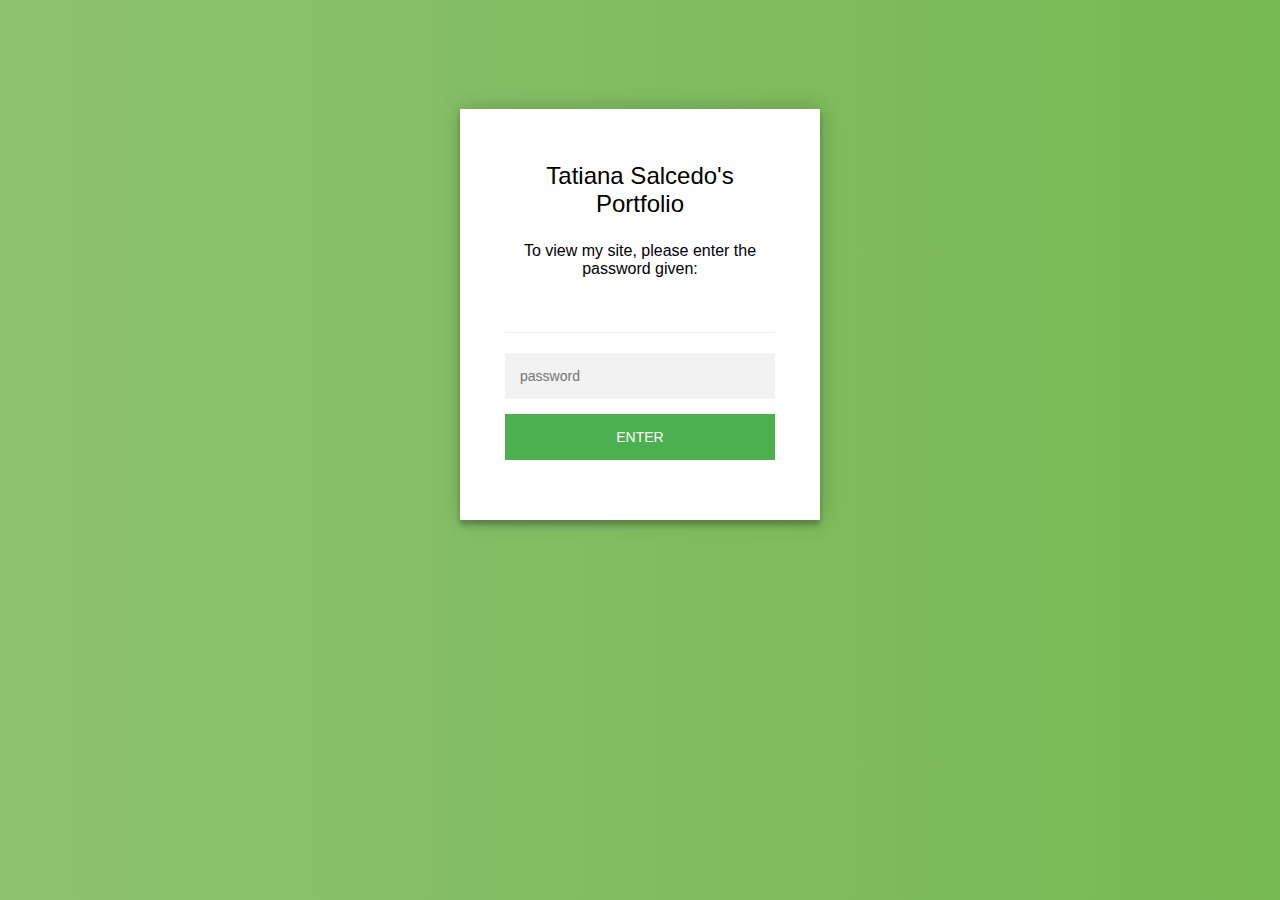
==== commit 98abf3db: "Update index.html" ====
--- a/index.html
+++ b/index.html
@@ -101,15 +101,7 @@
             margin-bottom: 0;
         }
 
-        .staticrypt-footer p {
-            margin: 2px;
-            text-align: center;
-            float: right;
-        }
-
-        .staticrypt-footer a {
-            text-decoration: none;
-        }
+   
     </style>
 </head>
 
@@ -130,17 +122,14 @@
             <input id="staticrypt-password"
                    type="password"
                    name="password"
-                   placeholder="passphrase"
+                   placeholder="password"
                    autofocus/>
 
-            <input type="submit" class="staticrypt-decrypt-button" value="DECRYPT"/>
+            <input type="submit" class="staticrypt-decrypt-button" value="ENTER"/>
         </form>
     </div>
 
 </div>
-<footer class="staticrypt-footer">
-    <p class="pull-right">Created with <a href="https://robinmoisson.github.io/staticrypt">StatiCrypt</a></p>
-</footer>
 
 
 <script>!function(t,r){"object"==typeof exports?module.exports=exports=r():"function"==typeof define&&define.amd?define([],r):t.CryptoJS=r()}(this,function(){var t=t||function(t,r){var e=Object.create||function(){function t(){}return function(r){var e;return t.prototype=r,e=new t,t.prototype=null,e}}(),i={},n=i.lib={},o=n.Base=function(){return{extend:function(t){var r=e(this);return t&&r.mixIn(t),r.hasOwnProperty("init")&&this.init!==r.init||(r.init=function(){r.$super.init.apply(this,arguments)}),r.init.prototype=r,r.$super=this,r},create:function(){var t=this.extend();return t.init.apply(t,arguments),t},init:function(){},mixIn:function(t){for(var r in t)t.hasOwnProperty(r)&&(this[r]=t[r]);t.hasOwnProperty("toString")&&(this.toString=t.toString)},clone:function(){return this.init.prototype.extend(this)}}}(),s=n.WordArray=o.extend({init:function(t,e){t=this.words=t||[],e!=r?this.sigBytes=e:this.sigBytes=4*t.length},toString:function(t){return(t||c).stringify(this)},concat:function(t){var r=this.words,e=t.words,i=this.sigBytes,n=t.sigBytes;if(this.clamp(),i%4)for(var o=0;o<n;o++){var s=e[o>>>2]>>>24-o%4*8&255;r[i+o>>>2]|=s<<24-(i+o)%4*8}else for(var o=0;o<n;o+=4)r[i+o>>>2]=e[o>>>2];return this.sigBytes+=n,this},clamp:function(){var r=this.words,e=this.sigBytes;r[e>>>2]&=4294967295<<32-e%4*8,r.length=t.ceil(e/4)},clone:function(){var t=o.clone.call(this);return t.words=this.words.slice(0),t},random:function(r){for(var e,i=[],n=function(r){var r=r,e=987654321,i=4294967295;return function(){e=36969*(65535&e)+(e>>16)&i,r=18e3*(65535&r)+(r>>16)&i;var n=(e<<16)+r&i;return n/=4294967296,n+=.5,n*(t.random()>.5?1:-1)}},o=0;o<r;o+=4){var a=n(4294967296*(e||t.random()));e=987654071*a(),i.push(4294967296*a()|0)}return new s.init(i,r)}}),a=i.enc={},c=a.Hex={stringify:function(t){for(var r=t.words,e=t.sigBytes,i=[],n=0;n<e;n++){var o=r[n>>>2]>>>24-n%4*8&255;i.push((o>>>4).toString(16)),i.push((15&o).toString(16))}return i.join("")},parse:function(t){for(var r=t.length,e=[],i=0;i<r;i+=2)e[i>>>3]|=parseInt(t.substr(i,2),16)<<24-i%8*4;return new s.init(e,r/2)}},h=a.Latin1={stringify:function(t){for(var r=t.words,e=t.sigBytes,i=[],n=0;n<e;n++){var o=r[n>>>2]>>>24-n%4*8&255;i.push(String.fromCharCode(o))}return i.join("")},parse:function(t){for(var r=t.length,e=[],i=0;i<r;i++)e[i>>>2]|=(255&t.charCodeAt(i))<<24-i%4*8;return new s.init(e,r)}},l=a.Utf8={stringify:function(t){try{return decodeURIComponent(escape(h.stringify(t)))}catch(t){throw new Error("Malformed UTF-8 data")}},parse:function(t){return h.parse(unescape(encodeURIComponent(t)))}},f=n.BufferedBlockAlgorithm=o.extend({reset:function(){this._data=new s.init,this._nDataBytes=0},_append:function(t){"string"==typeof t&&(t=l.parse(t)),this._data.concat(t),this._nDataBytes+=t.sigBytes},_process:function(r){var e=this._data,i=e.words,n=e.sigBytes,o=this.blockSize,a=4*o,c=n/a;c=r?t.ceil(c):t.max((0|c)-this._minBufferSize,0);var h=c*o,l=t.min(4*h,n);if(h){for(var f=0;f<h;f+=o)this._doProcessBlock(i,f);var u=i.splice(0,h);e.sigBytes-=l}return new s.init(u,l)},clone:function(){var t=o.clone.call(this);return t._data=this._data.clone(),t},_minBufferSize:0}),u=(n.Hasher=f.extend({cfg:o.extend(),init:function(t){this.cfg=this.cfg.extend(t),this.reset()},reset:function(){f.reset.call(this),this._doReset()},update:function(t){return this._append(t),this._process(),this},finalize:function(t){t&&this._append(t);var r=this._doFinalize();return r},blockSize:16,_createHelper:function(t){return function(r,e){return new t.init(e).finalize(r)}},_createHmacHelper:function(t){return function(r,e){return new u.HMAC.init(t,e).finalize(r)}}}),i.algo={});return i}(Math);return function(){function r(t,r,e){for(var i=[],o=0,s=0;s<r;s++)if(s%4){var a=e[t.charCodeAt(s-1)]<<s%4*2,c=e[t.charCodeAt(s)]>>>6-s%4*2;i[o>>>2]|=(a|c)<<24-o%4*8,o++}return n.create(i,o)}var e=t,i=e.lib,n=i.WordArray,o=e.enc;o.Base64={stringify:function(t){var r=t.words,e=t.sigBytes,i=this._map;t.clamp();for(var n=[],o=0;o<e;o+=3)for(var s=r[o>>>2]>>>24-o%4*8&255,a=r[o+1>>>2]>>>24-(o+1)%4*8&255,c=r[o+2>>>2]>>>24-(o+2)%4*8&255,h=s<<16|a<<8|c,l=0;l<4&&o+.75*l<e;l++)n.push(i.charAt(h>>>6*(3-l)&63));var f=i.charAt(64);if(f)for(;n.length%4;)n.push(f);return n.join("")},parse:function(t){var e=t.length,i=this._map,n=this._reverseMap;if(!n){n=this._reverseMap=[];for(var o=0;o<i.length;o++)n[i.charCodeAt(o)]=o}var s=i.charAt(64);if(s){var a=t.indexOf(s);a!==-1&&(e=a)}return r(t,e,n)},_map:"ABCDEFGHIJKLMNOPQRSTUVWXYZabcdefghijklmnopqrstuvwxyz0123456789+/="}}(),function(r){function e(t,r,e,i,n,o,s){var a=t+(r&e|~r&i)+n+s;return(a<<o|a>>>32-o)+r}function i(t,r,e,i,n,o,s){var a=t+(r&i|e&~i)+n+s;return(a<<o|a>>>32-o)+r}function n(t,r,e,i,n,o,s){var a=t+(r^e^i)+n+s;return(a<<o|a>>>32-o)+r}function o(t,r,e,i,n,o,s){var a=t+(e^(r|~i))+n+s;return(a<<o|a>>>32-o)+r}var s=t,a=s.lib,c=a.WordArray,h=a.Hasher,l=s.algo,f=[];!function(){for(var t=0;t<64;t++)f[t]=4294967296*r.abs(r.sin(t+1))|0}();var u=l.MD5=h.extend({_doReset:function(){this._hash=new c.init([1732584193,4023233417,2562383102,271733878])},_doProcessBlock:function(t,r){for(var s=0;s<16;s++){var a=r+s,c=t[a];t[a]=16711935&(c<<8|c>>>24)|4278255360&(c<<24|c>>>8)}var h=this._hash.words,l=t[r+0],u=t[r+1],d=t[r+2],v=t[r+3],p=t[r+4],_=t[r+5],y=t[r+6],g=t[r+7],B=t[r+8],w=t[r+9],k=t[r+10],S=t[r+11],m=t[r+12],x=t[r+13],b=t[r+14],H=t[r+15],z=h[0],A=h[1],C=h[2],D=h[3];z=e(z,A,C,D,l,7,f[0]),D=e(D,z,A,C,u,12,f[1]),C=e(C,D,z,A,d,17,f[2]),A=e(A,C,D,z,v,22,f[3]),z=e(z,A,C,D,p,7,f[4]),D=e(D,z,A,C,_,12,f[5]),C=e(C,D,z,A,y,17,f[6]),A=e(A,C,D,z,g,22,f[7]),z=e(z,A,C,D,B,7,f[8]),D=e(D,z,A,C,w,12,f[9]),C=e(C,D,z,A,k,17,f[10]),A=e(A,C,D,z,S,22,f[11]),z=e(z,A,C,D,m,7,f[12]),D=e(D,z,A,C,x,12,f[13]),C=e(C,D,z,A,b,17,f[14]),A=e(A,C,D,z,H,22,f[15]),z=i(z,A,C,D,u,5,f[16]),D=i(D,z,A,C,y,9,f[17]),C=i(C,D,z,A,S,14,f[18]),A=i(A,C,D,z,l,20,f[19]),z=i(z,A,C,D,_,5,f[20]),D=i(D,z,A,C,k,9,f[21]),C=i(C,D,z,A,H,14,f[22]),A=i(A,C,D,z,p,20,f[23]),z=i(z,A,C,D,w,5,f[24]),D=i(D,z,A,C,b,9,f[25]),C=i(C,D,z,A,v,14,f[26]),A=i(A,C,D,z,B,20,f[27]),z=i(z,A,C,D,x,5,f[28]),D=i(D,z,A,C,d,9,f[29]),C=i(C,D,z,A,g,14,f[30]),A=i(A,C,D,z,m,20,f[31]),z=n(z,A,C,D,_,4,f[32]),D=n(D,z,A,C,B,11,f[33]),C=n(C,D,z,A,S,16,f[34]),A=n(A,C,D,z,b,23,f[35]),z=n(z,A,C,D,u,4,f[36]),D=n(D,z,A,C,p,11,f[37]),C=n(C,D,z,A,g,16,f[38]),A=n(A,C,D,z,k,23,f[39]),z=n(z,A,C,D,x,4,f[40]),D=n(D,z,A,C,l,11,f[41]),C=n(C,D,z,A,v,16,f[42]),A=n(A,C,D,z,y,23,f[43]),z=n(z,A,C,D,w,4,f[44]),D=n(D,z,A,C,m,11,f[45]),C=n(C,D,z,A,H,16,f[46]),A=n(A,C,D,z,d,23,f[47]),z=o(z,A,C,D,l,6,f[48]),D=o(D,z,A,C,g,10,f[49]),C=o(C,D,z,A,b,15,f[50]),A=o(A,C,D,z,_,21,f[51]),z=o(z,A,C,D,m,6,f[52]),D=o(D,z,A,C,v,10,f[53]),C=o(C,D,z,A,k,15,f[54]),A=o(A,C,D,z,u,21,f[55]),z=o(z,A,C,D,B,6,f[56]),D=o(D,z,A,C,H,10,f[57]),C=o(C,D,z,A,y,15,f[58]),A=o(A,C,D,z,x,21,f[59]),z=o(z,A,C,D,p,6,f[60]),D=o(D,z,A,C,S,10,f[61]),C=o(C,D,z,A,d,15,f[62]),A=o(A,C,D,z,w,21,f[63]),h[0]=h[0]+z|0,h[1]=h[1]+A|0,h[2]=h[2]+C|0,h[3]=h[3]+D|0},_doFinalize:function(){var t=this._data,e=t.words,i=8*this._nDataBytes,n=8*t.sigBytes;e[n>>>5]|=128<<24-n%32;var o=r.floor(i/4294967296),s=i;e[(n+64>>>9<<4)+15]=16711935&(o<<8|o>>>24)|4278255360&(o<<24|o>>>8),e[(n+64>>>9<<4)+14]=16711935&(s<<8|s>>>24)|4278255360&(s<<24|s>>>8),t.sigBytes=4*(e.length+1),this._process();for(var a=this._hash,c=a.words,h=0;h<4;h++){var l=c[h];c[h]=16711935&(l<<8|l>>>24)|4278255360&(l<<24|l>>>8)}return a},clone:function(){var t=h.clone.call(this);return t._hash=this._hash.clone(),t}});s.MD5=h._createHelper(u),s.HmacMD5=h._createHmacHelper(u)}(Math),function(){var r=t,e=r.lib,i=e.WordArray,n=e.Hasher,o=r.algo,s=[],a=o.SHA1=n.extend({_doReset:function(){this._hash=new i.init([1732584193,4023233417,2562383102,271733878,3285377520])},_doProcessBlock:function(t,r){for(var e=this._hash.words,i=e[0],n=e[1],o=e[2],a=e[3],c=e[4],h=0;h<80;h++){if(h<16)s[h]=0|t[r+h];else{var l=s[h-3]^s[h-8]^s[h-14]^s[h-16];s[h]=l<<1|l>>>31}var f=(i<<5|i>>>27)+c+s[h];f+=h<20?(n&o|~n&a)+1518500249:h<40?(n^o^a)+1859775393:h<60?(n&o|n&a|o&a)-1894007588:(n^o^a)-899497514,c=a,a=o,o=n<<30|n>>>2,n=i,i=f}e[0]=e[0]+i|0,e[1]=e[1]+n|0,e[2]=e[2]+o|0,e[3]=e[3]+a|0,e[4]=e[4]+c|0},_doFinalize:function(){var t=this._data,r=t.words,e=8*this._nDataBytes,i=8*t.sigBytes;return r[i>>>5]|=128<<24-i%32,r[(i+64>>>9<<4)+14]=Math.floor(e/4294967296),r[(i+64>>>9<<4)+15]=e,t.sigBytes=4*r.length,this._process(),this._hash},clone:function(){var t=n.clone.call(this);return t._hash=this._hash.clone(),t}});r.SHA1=n._createHelper(a),r.HmacSHA1=n._createHmacHelper(a)}(),function(r){var e=t,i=e.lib,n=i.WordArray,o=i.Hasher,s=e.algo,a=[],c=[];!function(){function t(t){for(var e=r.sqrt(t),i=2;i<=e;i++)if(!(t%i))return!1;return!0}function e(t){return 4294967296*(t-(0|t))|0}for(var i=2,n=0;n<64;)t(i)&&(n<8&&(a[n]=e(r.pow(i,.5))),c[n]=e(r.pow(i,1/3)),n++),i++}();var h=[],l=s.SHA256=o.extend({_doReset:function(){this._hash=new n.init(a.slice(0))},_doProcessBlock:function(t,r){for(var e=this._hash.words,i=e[0],n=e[1],o=e[2],s=e[3],a=e[4],l=e[5],f=e[6],u=e[7],d=0;d<64;d++){if(d<16)h[d]=0|t[r+d];else{var v=h[d-15],p=(v<<25|v>>>7)^(v<<14|v>>>18)^v>>>3,_=h[d-2],y=(_<<15|_>>>17)^(_<<13|_>>>19)^_>>>10;h[d]=p+h[d-7]+y+h[d-16]}var g=a&l^~a&f,B=i&n^i&o^n&o,w=(i<<30|i>>>2)^(i<<19|i>>>13)^(i<<10|i>>>22),k=(a<<26|a>>>6)^(a<<21|a>>>11)^(a<<7|a>>>25),S=u+k+g+c[d]+h[d],m=w+B;u=f,f=l,l=a,a=s+S|0,s=o,o=n,n=i,i=S+m|0}e[0]=e[0]+i|0,e[1]=e[1]+n|0,e[2]=e[2]+o|0,e[3]=e[3]+s|0,e[4]=e[4]+a|0,e[5]=e[5]+l|0,e[6]=e[6]+f|0,e[7]=e[7]+u|0},_doFinalize:function(){var t=this._data,e=t.words,i=8*this._nDataBytes,n=8*t.sigBytes;return e[n>>>5]|=128<<24-n%32,e[(n+64>>>9<<4)+14]=r.floor(i/4294967296),e[(n+64>>>9<<4)+15]=i,t.sigBytes=4*e.length,this._process(),this._hash},clone:function(){var t=o.clone.call(this);return t._hash=this._hash.clone(),t}});e.SHA256=o._createHelper(l),e.HmacSHA256=o._createHmacHelper(l)}(Math),function(){function r(t){return t<<8&4278255360|t>>>8&16711935}var e=t,i=e.lib,n=i.WordArray,o=e.enc;o.Utf16=o.Utf16BE={stringify:function(t){for(var r=t.words,e=t.sigBytes,i=[],n=0;n<e;n+=2){var o=r[n>>>2]>>>16-n%4*8&65535;i.push(String.fromCharCode(o))}return i.join("")},parse:function(t){for(var r=t.length,e=[],i=0;i<r;i++)e[i>>>1]|=t.charCodeAt(i)<<16-i%2*16;return n.create(e,2*r)}};o.Utf16LE={stringify:function(t){for(var e=t.words,i=t.sigBytes,n=[],o=0;o<i;o+=2){var s=r(e[o>>>2]>>>16-o%4*8&65535);n.push(String.fromCharCode(s))}return n.join("")},parse:function(t){for(var e=t.length,i=[],o=0;o<e;o++)i[o>>>1]|=r(t.charCodeAt(o)<<16-o%2*16);return n.create(i,2*e)}}}(),function(){if("function"==typeof ArrayBuffer){var r=t,e=r.lib,i=e.WordArray,n=i.init,o=i.init=function(t){if(t instanceof ArrayBuffer&&(t=new Uint8Array(t)),(t instanceof Int8Array||"undefined"!=typeof Uint8ClampedArray&&t instanceof Uint8ClampedArray||t instanceof Int16Array||t instanceof Uint16Array||t instanceof Int32Array||t instanceof Uint32Array||t instanceof Float32Array||t instanceof Float64Array)&&(t=new Uint8Array(t.buffer,t.byteOffset,t.byteLength)),t instanceof Uint8Array){for(var r=t.byteLength,e=[],i=0;i<r;i++)e[i>>>2]|=t[i]<<24-i%4*8;n.call(this,e,r)}else n.apply(this,arguments)};o.prototype=i}}(),function(r){function e(t,r,e){return t^r^e}function i(t,r,e){return t&r|~t&e}function n(t,r,e){return(t|~r)^e}function o(t,r,e){return t&e|r&~e}function s(t,r,e){return t^(r|~e)}function a(t,r){return t<<r|t>>>32-r}var c=t,h=c.lib,l=h.WordArray,f=h.Hasher,u=c.algo,d=l.create([0,1,2,3,4,5,6,7,8,9,10,11,12,13,14,15,7,4,13,1,10,6,15,3,12,0,9,5,2,14,11,8,3,10,14,4,9,15,8,1,2,7,0,6,13,11,5,12,1,9,11,10,0,8,12,4,13,3,7,15,14,5,6,2,4,0,5,9,7,12,2,10,14,1,3,8,11,6,15,13]),v=l.create([5,14,7,0,9,2,11,4,13,6,15,8,1,10,3,12,6,11,3,7,0,13,5,10,14,15,8,12,4,9,1,2,15,5,1,3,7,14,6,9,11,8,12,2,10,0,4,13,8,6,4,1,3,11,15,0,5,12,2,13,9,7,10,14,12,15,10,4,1,5,8,7,6,2,13,14,0,3,9,11]),p=l.create([11,14,15,12,5,8,7,9,11,13,14,15,6,7,9,8,7,6,8,13,11,9,7,15,7,12,15,9,11,7,13,12,11,13,6,7,14,9,13,15,14,8,13,6,5,12,7,5,11,12,14,15,14,15,9,8,9,14,5,6,8,6,5,12,9,15,5,11,6,8,13,12,5,12,13,14,11,8,5,6]),_=l.create([8,9,9,11,13,15,15,5,7,7,8,11,14,14,12,6,9,13,15,7,12,8,9,11,7,7,12,7,6,15,13,11,9,7,15,11,8,6,6,14,12,13,5,14,13,13,7,5,15,5,8,11,14,14,6,14,6,9,12,9,12,5,15,8,8,5,12,9,12,5,14,6,8,13,6,5,15,13,11,11]),y=l.create([0,1518500249,1859775393,2400959708,2840853838]),g=l.create([1352829926,1548603684,1836072691,2053994217,0]),B=u.RIPEMD160=f.extend({_doReset:function(){this._hash=l.create([1732584193,4023233417,2562383102,271733878,3285377520])},_doProcessBlock:function(t,r){for(var c=0;c<16;c++){var h=r+c,l=t[h];t[h]=16711935&(l<<8|l>>>24)|4278255360&(l<<24|l>>>8)}var f,u,B,w,k,S,m,x,b,H,z=this._hash.words,A=y.words,C=g.words,D=d.words,R=v.words,E=p.words,M=_.words;S=f=z[0],m=u=z[1],x=B=z[2],b=w=z[3],H=k=z[4];for(var F,c=0;c<80;c+=1)F=f+t[r+D[c]]|0,F+=c<16?e(u,B,w)+A[0]:c<32?i(u,B,w)+A[1]:c<48?n(u,B,w)+A[2]:c<64?o(u,B,w)+A[3]:s(u,B,w)+A[4],F|=0,F=a(F,E[c]),F=F+k|0,f=k,k=w,w=a(B,10),B=u,u=F,F=S+t[r+R[c]]|0,F+=c<16?s(m,x,b)+C[0]:c<32?o(m,x,b)+C[1]:c<48?n(m,x,b)+C[2]:c<64?i(m,x,b)+C[3]:e(m,x,b)+C[4],F|=0,F=a(F,M[c]),F=F+H|0,S=H,H=b,b=a(x,10),x=m,m=F;F=z[1]+B+b|0,z[1]=z[2]+w+H|0,z[2]=z[3]+k+S|0,z[3]=z[4]+f+m|0,z[4]=z[0]+u+x|0,z[0]=F},_doFinalize:function(){var t=this._data,r=t.words,e=8*this._nDataBytes,i=8*t.sigBytes;r[i>>>5]|=128<<24-i%32,r[(i+64>>>9<<4)+14]=16711935&(e<<8|e>>>24)|4278255360&(e<<24|e>>>8),t.sigBytes=4*(r.length+1),this._process();for(var n=this._hash,o=n.words,s=0;s<5;s++){var a=o[s];o[s]=16711935&(a<<8|a>>>24)|4278255360&(a<<24|a>>>8)}return n},clone:function(){var t=f.clone.call(this);return t._hash=this._hash.clone(),t}});c.RIPEMD160=f._createHelper(B),c.HmacRIPEMD160=f._createHmacHelper(B)}(Math),function(){var r=t,e=r.lib,i=e.Base,n=r.enc,o=n.Utf8,s=r.algo;s.HMAC=i.extend({init:function(t,r){t=this._hasher=new t.init,"string"==typeof r&&(r=o.parse(r));var e=t.blockSize,i=4*e;r.sigBytes>i&&(r=t.finalize(r)),r.clamp();for(var n=this._oKey=r.clone(),s=this._iKey=r.clone(),a=n.words,c=s.words,h=0;h<e;h++)a[h]^=1549556828,c[h]^=909522486;n.sigBytes=s.sigBytes=i,this.reset()},reset:function(){var t=this._hasher;t.reset(),t.update(this._iKey)},update:function(t){return this._hasher.update(t),this},finalize:function(t){var r=this._hasher,e=r.finalize(t);r.reset();var i=r.finalize(this._oKey.clone().concat(e));return i}})}(),function(){var r=t,e=r.lib,i=e.Base,n=e.WordArray,o=r.algo,s=o.SHA1,a=o.HMAC,c=o.PBKDF2=i.extend({cfg:i.extend({keySize:4,hasher:s,iterations:1}),init:function(t){this.cfg=this.cfg.extend(t)},compute:function(t,r){for(var e=this.cfg,i=a.create(e.hasher,t),o=n.create(),s=n.create([1]),c=o.words,h=s.words,l=e.keySize,f=e.iterations;c.length<l;){var u=i.update(r).finalize(s);i.reset();for(var d=u.words,v=d.length,p=u,_=1;_<f;_++){p=i.finalize(p),i.reset();for(var y=p.words,g=0;g<v;g++)d[g]^=y[g]}o.concat(u),h[0]++}return o.sigBytes=4*l,o}});r.PBKDF2=function(t,r,e){return c.create(e).compute(t,r)}}(),function(){var r=t,e=r.lib,i=e.Base,n=e.WordArray,o=r.algo,s=o.MD5,a=o.EvpKDF=i.extend({cfg:i.extend({keySize:4,hasher:s,iterations:1}),init:function(t){this.cfg=this.cfg.extend(t)},compute:function(t,r){for(var e=this.cfg,i=e.hasher.create(),o=n.create(),s=o.words,a=e.keySize,c=e.iterations;s.length<a;){h&&i.update(h);var h=i.update(t).finalize(r);i.reset();for(var l=1;l<c;l++)h=i.finalize(h),i.reset();o.concat(h)}return o.sigBytes=4*a,o}});r.EvpKDF=function(t,r,e){return a.create(e).compute(t,r)}}(),function(){var r=t,e=r.lib,i=e.WordArray,n=r.algo,o=n.SHA256,s=n.SHA224=o.extend({_doReset:function(){this._hash=new i.init([3238371032,914150663,812702999,4144912697,4290775857,1750603025,1694076839,3204075428])},_doFinalize:function(){var t=o._doFinalize.call(this);return t.sigBytes-=4,t}});r.SHA224=o._createHelper(s),r.HmacSHA224=o._createHmacHelper(s)}(),function(r){var e=t,i=e.lib,n=i.Base,o=i.WordArray,s=e.x64={};s.Word=n.extend({init:function(t,r){this.high=t,this.low=r}}),s.WordArray=n.extend({init:function(t,e){t=this.words=t||[],e!=r?this.sigBytes=e:this.sigBytes=8*t.length},toX32:function(){for(var t=this.words,r=t.length,e=[],i=0;i<r;i++){var n=t[i];e.push(n.high),e.push(n.low)}return o.create(e,this.sigBytes)},clone:function(){for(var t=n.clone.call(this),r=t.words=this.words.slice(0),e=r.length,i=0;i<e;i++)r[i]=r[i].clone();return t}})}(),function(r){var e=t,i=e.lib,n=i.WordArray,o=i.Hasher,s=e.x64,a=s.Word,c=e.algo,h=[],l=[],f=[];!function(){for(var t=1,r=0,e=0;e<24;e++){h[t+5*r]=(e+1)*(e+2)/2%64;var i=r%5,n=(2*t+3*r)%5;t=i,r=n}for(var t=0;t<5;t++)for(var r=0;r<5;r++)l[t+5*r]=r+(2*t+3*r)%5*5;for(var o=1,s=0;s<24;s++){for(var c=0,u=0,d=0;d<7;d++){if(1&o){var v=(1<<d)-1;v<32?u^=1<<v:c^=1<<v-32}128&o?o=o<<1^113:o<<=1}f[s]=a.create(c,u)}}();var u=[];!function(){for(var t=0;t<25;t++)u[t]=a.create()}();var d=c.SHA3=o.extend({cfg:o.cfg.extend({outputLength:512}),_doReset:function(){for(var t=this._state=[],r=0;r<25;r++)t[r]=new a.init;this.blockSize=(1600-2*this.cfg.outputLength)/32},_doProcessBlock:function(t,r){for(var e=this._state,i=this.blockSize/2,n=0;n<i;n++){var o=t[r+2*n],s=t[r+2*n+1];o=16711935&(o<<8|o>>>24)|4278255360&(o<<24|o>>>8),s=16711935&(s<<8|s>>>24)|4278255360&(s<<24|s>>>8);var a=e[n];a.high^=s,a.low^=o}for(var c=0;c<24;c++){for(var d=0;d<5;d++){for(var v=0,p=0,_=0;_<5;_++){var a=e[d+5*_];v^=a.high,p^=a.low}var y=u[d];y.high=v,y.low=p}for(var d=0;d<5;d++)for(var g=u[(d+4)%5],B=u[(d+1)%5],w=B.high,k=B.low,v=g.high^(w<<1|k>>>31),p=g.low^(k<<1|w>>>31),_=0;_<5;_++){var a=e[d+5*_];a.high^=v,a.low^=p}for(var S=1;S<25;S++){var a=e[S],m=a.high,x=a.low,b=h[S];if(b<32)var v=m<<b|x>>>32-b,p=x<<b|m>>>32-b;else var v=x<<b-32|m>>>64-b,p=m<<b-32|x>>>64-b;var H=u[l[S]];H.high=v,H.low=p}var z=u[0],A=e[0];z.high=A.high,z.low=A.low;for(var d=0;d<5;d++)for(var _=0;_<5;_++){var S=d+5*_,a=e[S],C=u[S],D=u[(d+1)%5+5*_],R=u[(d+2)%5+5*_];a.high=C.high^~D.high&R.high,a.low=C.low^~D.low&R.low}var a=e[0],E=f[c];a.high^=E.high,a.low^=E.low}},_doFinalize:function(){var t=this._data,e=t.words,i=(8*this._nDataBytes,8*t.sigBytes),o=32*this.blockSize;e[i>>>5]|=1<<24-i%32,e[(r.ceil((i+1)/o)*o>>>5)-1]|=128,t.sigBytes=4*e.length,this._process();for(var s=this._state,a=this.cfg.outputLength/8,c=a/8,h=[],l=0;l<c;l++){var f=s[l],u=f.high,d=f.low;u=16711935&(u<<8|u>>>24)|4278255360&(u<<24|u>>>8),d=16711935&(d<<8|d>>>24)|4278255360&(d<<24|d>>>8),h.push(d),h.push(u)}return new n.init(h,a)},clone:function(){for(var t=o.clone.call(this),r=t._state=this._state.slice(0),e=0;e<25;e++)r[e]=r[e].clone();return t}});e.SHA3=o._createHelper(d),e.HmacSHA3=o._createHmacHelper(d)}(Math),function(){function r(){return s.create.apply(s,arguments)}var e=t,i=e.lib,n=i.Hasher,o=e.x64,s=o.Word,a=o.WordArray,c=e.algo,h=[r(1116352408,3609767458),r(1899447441,602891725),r(3049323471,3964484399),r(3921009573,2173295548),r(961987163,4081628472),r(1508970993,3053834265),r(2453635748,2937671579),r(2870763221,3664609560),r(3624381080,2734883394),r(310598401,1164996542),r(607225278,1323610764),r(1426881987,3590304994),r(1925078388,4068182383),r(2162078206,991336113),r(2614888103,633803317),r(3248222580,3479774868),r(3835390401,2666613458),r(4022224774,944711139),r(264347078,2341262773),r(604807628,2007800933),r(770255983,1495990901),r(1249150122,1856431235),r(1555081692,3175218132),r(1996064986,2198950837),r(2554220882,3999719339),r(2821834349,766784016),r(2952996808,2566594879),r(3210313671,3203337956),r(3336571891,1034457026),r(3584528711,2466948901),r(113926993,3758326383),r(338241895,168717936),r(666307205,1188179964),r(773529912,1546045734),r(1294757372,1522805485),r(1396182291,2643833823),r(1695183700,2343527390),r(1986661051,1014477480),r(2177026350,1206759142),r(2456956037,344077627),r(2730485921,1290863460),r(2820302411,3158454273),r(3259730800,3505952657),r(3345764771,106217008),r(3516065817,3606008344),r(3600352804,1432725776),r(4094571909,1467031594),r(275423344,851169720),r(430227734,3100823752),r(506948616,1363258195),r(659060556,3750685593),r(883997877,3785050280),r(958139571,3318307427),r(1322822218,3812723403),r(1537002063,2003034995),r(1747873779,3602036899),r(1955562222,1575990012),r(2024104815,1125592928),r(2227730452,2716904306),r(2361852424,442776044),r(2428436474,593698344),r(2756734187,3733110249),r(3204031479,2999351573),r(3329325298,3815920427),r(3391569614,3928383900),r(3515267271,566280711),r(3940187606,3454069534),r(4118630271,4000239992),r(116418474,1914138554),r(174292421,2731055270),r(289380356,3203993006),r(460393269,320620315),r(685471733,587496836),r(852142971,1086792851),r(1017036298,365543100),r(1126000580,2618297676),r(1288033470,3409855158),r(1501505948,4234509866),r(1607167915,987167468),r(1816402316,1246189591)],l=[];!function(){for(var t=0;t<80;t++)l[t]=r()}();var f=c.SHA512=n.extend({_doReset:function(){this._hash=new a.init([new s.init(1779033703,4089235720),new s.init(3144134277,2227873595),new s.init(1013904242,4271175723),new s.init(2773480762,1595750129),new s.init(1359893119,2917565137),new s.init(2600822924,725511199),new s.init(528734635,4215389547),new s.init(1541459225,327033209)])},_doProcessBlock:function(t,r){for(var e=this._hash.words,i=e[0],n=e[1],o=e[2],s=e[3],a=e[4],c=e[5],f=e[6],u=e[7],d=i.high,v=i.low,p=n.high,_=n.low,y=o.high,g=o.low,B=s.high,w=s.low,k=a.high,S=a.low,m=c.high,x=c.low,b=f.high,H=f.low,z=u.high,A=u.low,C=d,D=v,R=p,E=_,M=y,F=g,P=B,W=w,O=k,U=S,I=m,K=x,X=b,L=H,j=z,N=A,T=0;T<80;T++){var Z=l[T];if(T<16)var q=Z.high=0|t[r+2*T],G=Z.low=0|t[r+2*T+1];else{var J=l[T-15],$=J.high,Q=J.low,V=($>>>1|Q<<31)^($>>>8|Q<<24)^$>>>7,Y=(Q>>>1|$<<31)^(Q>>>8|$<<24)^(Q>>>7|$<<25),tt=l[T-2],rt=tt.high,et=tt.low,it=(rt>>>19|et<<13)^(rt<<3|et>>>29)^rt>>>6,nt=(et>>>19|rt<<13)^(et<<3|rt>>>29)^(et>>>6|rt<<26),ot=l[T-7],st=ot.high,at=ot.low,ct=l[T-16],ht=ct.high,lt=ct.low,G=Y+at,q=V+st+(G>>>0<Y>>>0?1:0),G=G+nt,q=q+it+(G>>>0<nt>>>0?1:0),G=G+lt,q=q+ht+(G>>>0<lt>>>0?1:0);Z.high=q,Z.low=G}var ft=O&I^~O&X,ut=U&K^~U&L,dt=C&R^C&M^R&M,vt=D&E^D&F^E&F,pt=(C>>>28|D<<4)^(C<<30|D>>>2)^(C<<25|D>>>7),_t=(D>>>28|C<<4)^(D<<30|C>>>2)^(D<<25|C>>>7),yt=(O>>>14|U<<18)^(O>>>18|U<<14)^(O<<23|U>>>9),gt=(U>>>14|O<<18)^(U>>>18|O<<14)^(U<<23|O>>>9),Bt=h[T],wt=Bt.high,kt=Bt.low,St=N+gt,mt=j+yt+(St>>>0<N>>>0?1:0),St=St+ut,mt=mt+ft+(St>>>0<ut>>>0?1:0),St=St+kt,mt=mt+wt+(St>>>0<kt>>>0?1:0),St=St+G,mt=mt+q+(St>>>0<G>>>0?1:0),xt=_t+vt,bt=pt+dt+(xt>>>0<_t>>>0?1:0);j=X,N=L,X=I,L=K,I=O,K=U,U=W+St|0,O=P+mt+(U>>>0<W>>>0?1:0)|0,P=M,W=F,M=R,F=E,R=C,E=D,D=St+xt|0,C=mt+bt+(D>>>0<St>>>0?1:0)|0}v=i.low=v+D,i.high=d+C+(v>>>0<D>>>0?1:0),_=n.low=_+E,n.high=p+R+(_>>>0<E>>>0?1:0),g=o.low=g+F,o.high=y+M+(g>>>0<F>>>0?1:0),w=s.low=w+W,s.high=B+P+(w>>>0<W>>>0?1:0),S=a.low=S+U,a.high=k+O+(S>>>0<U>>>0?1:0),x=c.low=x+K,c.high=m+I+(x>>>0<K>>>0?1:0),H=f.low=H+L,f.high=b+X+(H>>>0<L>>>0?1:0),A=u.low=A+N,u.high=z+j+(A>>>0<N>>>0?1:0)},_doFinalize:function(){var t=this._data,r=t.words,e=8*this._nDataBytes,i=8*t.sigBytes;r[i>>>5]|=128<<24-i%32,r[(i+128>>>10<<5)+30]=Math.floor(e/4294967296),r[(i+128>>>10<<5)+31]=e,t.sigBytes=4*r.length,this._process();var n=this._hash.toX32();return n},clone:function(){var t=n.clone.call(this);return t._hash=this._hash.clone(),t},blockSize:32});e.SHA512=n._createHelper(f),e.HmacSHA512=n._createHmacHelper(f)}(),function(){var r=t,e=r.x64,i=e.Word,n=e.WordArray,o=r.algo,s=o.SHA512,a=o.SHA384=s.extend({_doReset:function(){this._hash=new n.init([new i.init(3418070365,3238371032),new i.init(1654270250,914150663),new i.init(2438529370,812702999),new i.init(355462360,4144912697),new i.init(1731405415,4290775857),new i.init(2394180231,1750603025),new i.init(3675008525,1694076839),new i.init(1203062813,3204075428)])},_doFinalize:function(){var t=s._doFinalize.call(this);return t.sigBytes-=16,t}});r.SHA384=s._createHelper(a),r.HmacSHA384=s._createHmacHelper(a)}(),t.lib.Cipher||function(r){var e=t,i=e.lib,n=i.Base,o=i.WordArray,s=i.BufferedBlockAlgorithm,a=e.enc,c=(a.Utf8,a.Base64),h=e.algo,l=h.EvpKDF,f=i.Cipher=s.extend({cfg:n.extend(),createEncryptor:function(t,r){return this.create(this._ENC_XFORM_MODE,t,r)},createDecryptor:function(t,r){return this.create(this._DEC_XFORM_MODE,t,r)},init:function(t,r,e){this.cfg=this.cfg.extend(e),this._xformMode=t,this._key=r,this.reset()},reset:function(){s.reset.call(this),this._doReset()},process:function(t){return this._append(t),this._process()},finalize:function(t){t&&this._append(t);var r=this._doFinalize();return r},keySize:4,ivSize:4,_ENC_XFORM_MODE:1,_DEC_XFORM_MODE:2,_createHelper:function(){function t(t){return"string"==typeof t?m:w}return function(r){return{encrypt:function(e,i,n){return t(i).encrypt(r,e,i,n)},decrypt:function(e,i,n){return t(i).decrypt(r,e,i,n)}}}}()}),u=(i.StreamCipher=f.extend({_doFinalize:function(){var t=this._process(!0);return t},blockSize:1}),e.mode={}),d=i.BlockCipherMode=n.extend({createEncryptor:function(t,r){return this.Encryptor.create(t,r)},createDecryptor:function(t,r){return this.Decryptor.create(t,r)},init:function(t,r){this._cipher=t,this._iv=r}}),v=u.CBC=function(){function t(t,e,i){var n=this._iv;if(n){var o=n;this._iv=r}else var o=this._prevBlock;for(var s=0;s<i;s++)t[e+s]^=o[s]}var e=d.extend();return e.Encryptor=e.extend({processBlock:function(r,e){var i=this._cipher,n=i.blockSize;t.call(this,r,e,n),i.encryptBlock(r,e),this._prevBlock=r.slice(e,e+n)}}),e.Decryptor=e.extend({processBlock:function(r,e){var i=this._cipher,n=i.blockSize,o=r.slice(e,e+n);i.decryptBlock(r,e),t.call(this,r,e,n),this._prevBlock=o}}),e}(),p=e.pad={},_=p.Pkcs7={pad:function(t,r){for(var e=4*r,i=e-t.sigBytes%e,n=i<<24|i<<16|i<<8|i,s=[],a=0;a<i;a+=4)s.push(n);var c=o.create(s,i);t.concat(c)},unpad:function(t){var r=255&t.words[t.sigBytes-1>>>2];t.sigBytes-=r}},y=(i.BlockCipher=f.extend({cfg:f.cfg.extend({mode:v,padding:_}),reset:function(){f.reset.call(this);var t=this.cfg,r=t.iv,e=t.mode;if(this._xformMode==this._ENC_XFORM_MODE)var i=e.createEncryptor;else{var i=e.createDecryptor;this._minBufferSize=1}this._mode&&this._mode.__creator==i?this._mode.init(this,r&&r.words):(this._mode=i.call(e,this,r&&r.words),this._mode.__creator=i)},_doProcessBlock:function(t,r){this._mode.processBlock(t,r)},_doFinalize:function(){var t=this.cfg.padding;if(this._xformMode==this._ENC_XFORM_MODE){t.pad(this._data,this.blockSize);var r=this._process(!0)}else{var r=this._process(!0);t.unpad(r)}return r},blockSize:4}),i.CipherParams=n.extend({init:function(t){this.mixIn(t)},toString:function(t){return(t||this.formatter).stringify(this)}})),g=e.format={},B=g.OpenSSL={stringify:function(t){var r=t.ciphertext,e=t.salt;if(e)var i=o.create([1398893684,1701076831]).concat(e).concat(r);else var i=r;return i.toString(c)},parse:function(t){var r=c.parse(t),e=r.words;if(1398893684==e[0]&&1701076831==e[1]){var i=o.create(e.slice(2,4));e.splice(0,4),r.sigBytes-=16}return y.create({ciphertext:r,salt:i})}},w=i.SerializableCipher=n.extend({cfg:n.extend({format:B}),encrypt:function(t,r,e,i){i=this.cfg.extend(i);var n=t.createEncryptor(e,i),o=n.finalize(r),s=n.cfg;return y.create({ciphertext:o,key:e,iv:s.iv,algorithm:t,mode:s.mode,padding:s.padding,blockSize:t.blockSize,formatter:i.format})},decrypt:function(t,r,e,i){i=this.cfg.extend(i),r=this._parse(r,i.format);var n=t.createDecryptor(e,i).finalize(r.ciphertext);return n},_parse:function(t,r){return"string"==typeof t?r.parse(t,this):t}}),k=e.kdf={},S=k.OpenSSL={execute:function(t,r,e,i){i||(i=o.random(8));var n=l.create({keySize:r+e}).compute(t,i),s=o.create(n.words.slice(r),4*e);return n.sigBytes=4*r,y.create({key:n,iv:s,salt:i})}},m=i.PasswordBasedCipher=w.extend({cfg:w.cfg.extend({kdf:S}),encrypt:function(t,r,e,i){i=this.cfg.extend(i);var n=i.kdf.execute(e,t.keySize,t.ivSize);i.iv=n.iv;var o=w.encrypt.call(this,t,r,n.key,i);return o.mixIn(n),o},decrypt:function(t,r,e,i){i=this.cfg.extend(i),r=this._parse(r,i.format);var n=i.kdf.execute(e,t.keySize,t.ivSize,r.salt);i.iv=n.iv;var o=w.decrypt.call(this,t,r,n.key,i);return o}})}(),t.mode.CFB=function(){function r(t,r,e,i){var n=this._iv;if(n){var o=n.slice(0);this._iv=void 0}else var o=this._prevBlock;i.encryptBlock(o,0);for(var s=0;s<e;s++)t[r+s]^=o[s]}var e=t.lib.BlockCipherMode.extend();return e.Encryptor=e.extend({processBlock:function(t,e){var i=this._cipher,n=i.blockSize;r.call(this,t,e,n,i),this._prevBlock=t.slice(e,e+n)}}),e.Decryptor=e.extend({processBlock:function(t,e){var i=this._cipher,n=i.blockSize,o=t.slice(e,e+n);r.call(this,t,e,n,i),this._prevBlock=o}}),e}(),t.mode.ECB=function(){var r=t.lib.BlockCipherMode.extend();return r.Encryptor=r.extend({processBlock:function(t,r){this._cipher.encryptBlock(t,r)}}),r.Decryptor=r.extend({processBlock:function(t,r){this._cipher.decryptBlock(t,r)}}),r}(),t.pad.AnsiX923={pad:function(t,r){var e=t.sigBytes,i=4*r,n=i-e%i,o=e+n-1;t.clamp(),t.words[o>>>2]|=n<<24-o%4*8,t.sigBytes+=n},unpad:function(t){var r=255&t.words[t.sigBytes-1>>>2];t.sigBytes-=r}},t.pad.Iso10126={pad:function(r,e){var i=4*e,n=i-r.sigBytes%i;r.concat(t.lib.WordArray.random(n-1)).concat(t.lib.WordArray.create([n<<24],1))},unpad:function(t){var r=255&t.words[t.sigBytes-1>>>2];t.sigBytes-=r}},t.pad.Iso97971={pad:function(r,e){r.concat(t.lib.WordArray.create([2147483648],1)),t.pad.ZeroPadding.pad(r,e)},unpad:function(r){t.pad.ZeroPadding.unpad(r),r.sigBytes--}},t.mode.OFB=function(){var r=t.lib.BlockCipherMode.extend(),e=r.Encryptor=r.extend({processBlock:function(t,r){var e=this._cipher,i=e.blockSize,n=this._iv,o=this._keystream;n&&(o=this._keystream=n.slice(0),this._iv=void 0),e.encryptBlock(o,0);for(var s=0;s<i;s++)t[r+s]^=o[s]}});return r.Decryptor=e,r}(),t.pad.NoPadding={pad:function(){},unpad:function(){}},function(r){var e=t,i=e.lib,n=i.CipherParams,o=e.enc,s=o.Hex,a=e.format;a.Hex={stringify:function(t){return t.ciphertext.toString(s)},parse:function(t){var r=s.parse(t);return n.create({ciphertext:r})}}}(),function(){var r=t,e=r.lib,i=e.BlockCipher,n=r.algo,o=[],s=[],a=[],c=[],h=[],l=[],f=[],u=[],d=[],v=[];!function(){for(var t=[],r=0;r<256;r++)r<128?t[r]=r<<1:t[r]=r<<1^283;for(var e=0,i=0,r=0;r<256;r++){var n=i^i<<1^i<<2^i<<3^i<<4;n=n>>>8^255&n^99,o[e]=n,s[n]=e;var p=t[e],_=t[p],y=t[_],g=257*t[n]^16843008*n;a[e]=g<<24|g>>>8,c[e]=g<<16|g>>>16,h[e]=g<<8|g>>>24,l[e]=g;var g=16843009*y^65537*_^257*p^16843008*e;f[n]=g<<24|g>>>8,u[n]=g<<16|g>>>16,d[n]=g<<8|g>>>24,v[n]=g,e?(e=p^t[t[t[y^p]]],i^=t[t[i]]):e=i=1}}();var p=[0,1,2,4,8,16,32,64,128,27,54],_=n.AES=i.extend({_doReset:function(){if(!this._nRounds||this._keyPriorReset!==this._key){for(var t=this._keyPriorReset=this._key,r=t.words,e=t.sigBytes/4,i=this._nRounds=e+6,n=4*(i+1),s=this._keySchedule=[],a=0;a<n;a++)if(a<e)s[a]=r[a];else{var c=s[a-1];a%e?e>6&&a%e==4&&(c=o[c>>>24]<<24|o[c>>>16&255]<<16|o[c>>>8&255]<<8|o[255&c]):(c=c<<8|c>>>24,c=o[c>>>24]<<24|o[c>>>16&255]<<16|o[c>>>8&255]<<8|o[255&c],c^=p[a/e|0]<<24),s[a]=s[a-e]^c}for(var h=this._invKeySchedule=[],l=0;l<n;l++){var a=n-l;if(l%4)var c=s[a];else var c=s[a-4];l<4||a<=4?h[l]=c:h[l]=f[o[c>>>24]]^u[o[c>>>16&255]]^d[o[c>>>8&255]]^v[o[255&c]]}}},encryptBlock:function(t,r){this._doCryptBlock(t,r,this._keySchedule,a,c,h,l,o)},decryptBlock:function(t,r){var e=t[r+1];t[r+1]=t[r+3],t[r+3]=e,this._doCryptBlock(t,r,this._invKeySchedule,f,u,d,v,s);var e=t[r+1];t[r+1]=t[r+3],t[r+3]=e},_doCryptBlock:function(t,r,e,i,n,o,s,a){for(var c=this._nRounds,h=t[r]^e[0],l=t[r+1]^e[1],f=t[r+2]^e[2],u=t[r+3]^e[3],d=4,v=1;v<c;v++){var p=i[h>>>24]^n[l>>>16&255]^o[f>>>8&255]^s[255&u]^e[d++],_=i[l>>>24]^n[f>>>16&255]^o[u>>>8&255]^s[255&h]^e[d++],y=i[f>>>24]^n[u>>>16&255]^o[h>>>8&255]^s[255&l]^e[d++],g=i[u>>>24]^n[h>>>16&255]^o[l>>>8&255]^s[255&f]^e[d++];h=p,l=_,f=y,u=g}var p=(a[h>>>24]<<24|a[l>>>16&255]<<16|a[f>>>8&255]<<8|a[255&u])^e[d++],_=(a[l>>>24]<<24|a[f>>>16&255]<<16|a[u>>>8&255]<<8|a[255&h])^e[d++],y=(a[f>>>24]<<24|a[u>>>16&255]<<16|a[h>>>8&255]<<8|a[255&l])^e[d++],g=(a[u>>>24]<<24|a[h>>>16&255]<<16|a[l>>>8&255]<<8|a[255&f])^e[d++];t[r]=p,t[r+1]=_,t[r+2]=y,t[r+3]=g},keySize:8});r.AES=i._createHelper(_)}(),function(){function r(t,r){var e=(this._lBlock>>>t^this._rBlock)&r;this._rBlock^=e,this._lBlock^=e<<t}function e(t,r){var e=(this._rBlock>>>t^this._lBlock)&r;this._lBlock^=e,this._rBlock^=e<<t;
@@ -158,7 +147,7 @@
             decryptedHMAC = CryptoJS.HmacSHA256(encryptedHTML, CryptoJS.SHA256(passphrase).toString()).toString();
 
         if (decryptedHMAC !== encryptedHMAC) {
-            alert('Bad passphrase !');
+            alert('Incorrect password! Try again.');
             return;
         }
 
